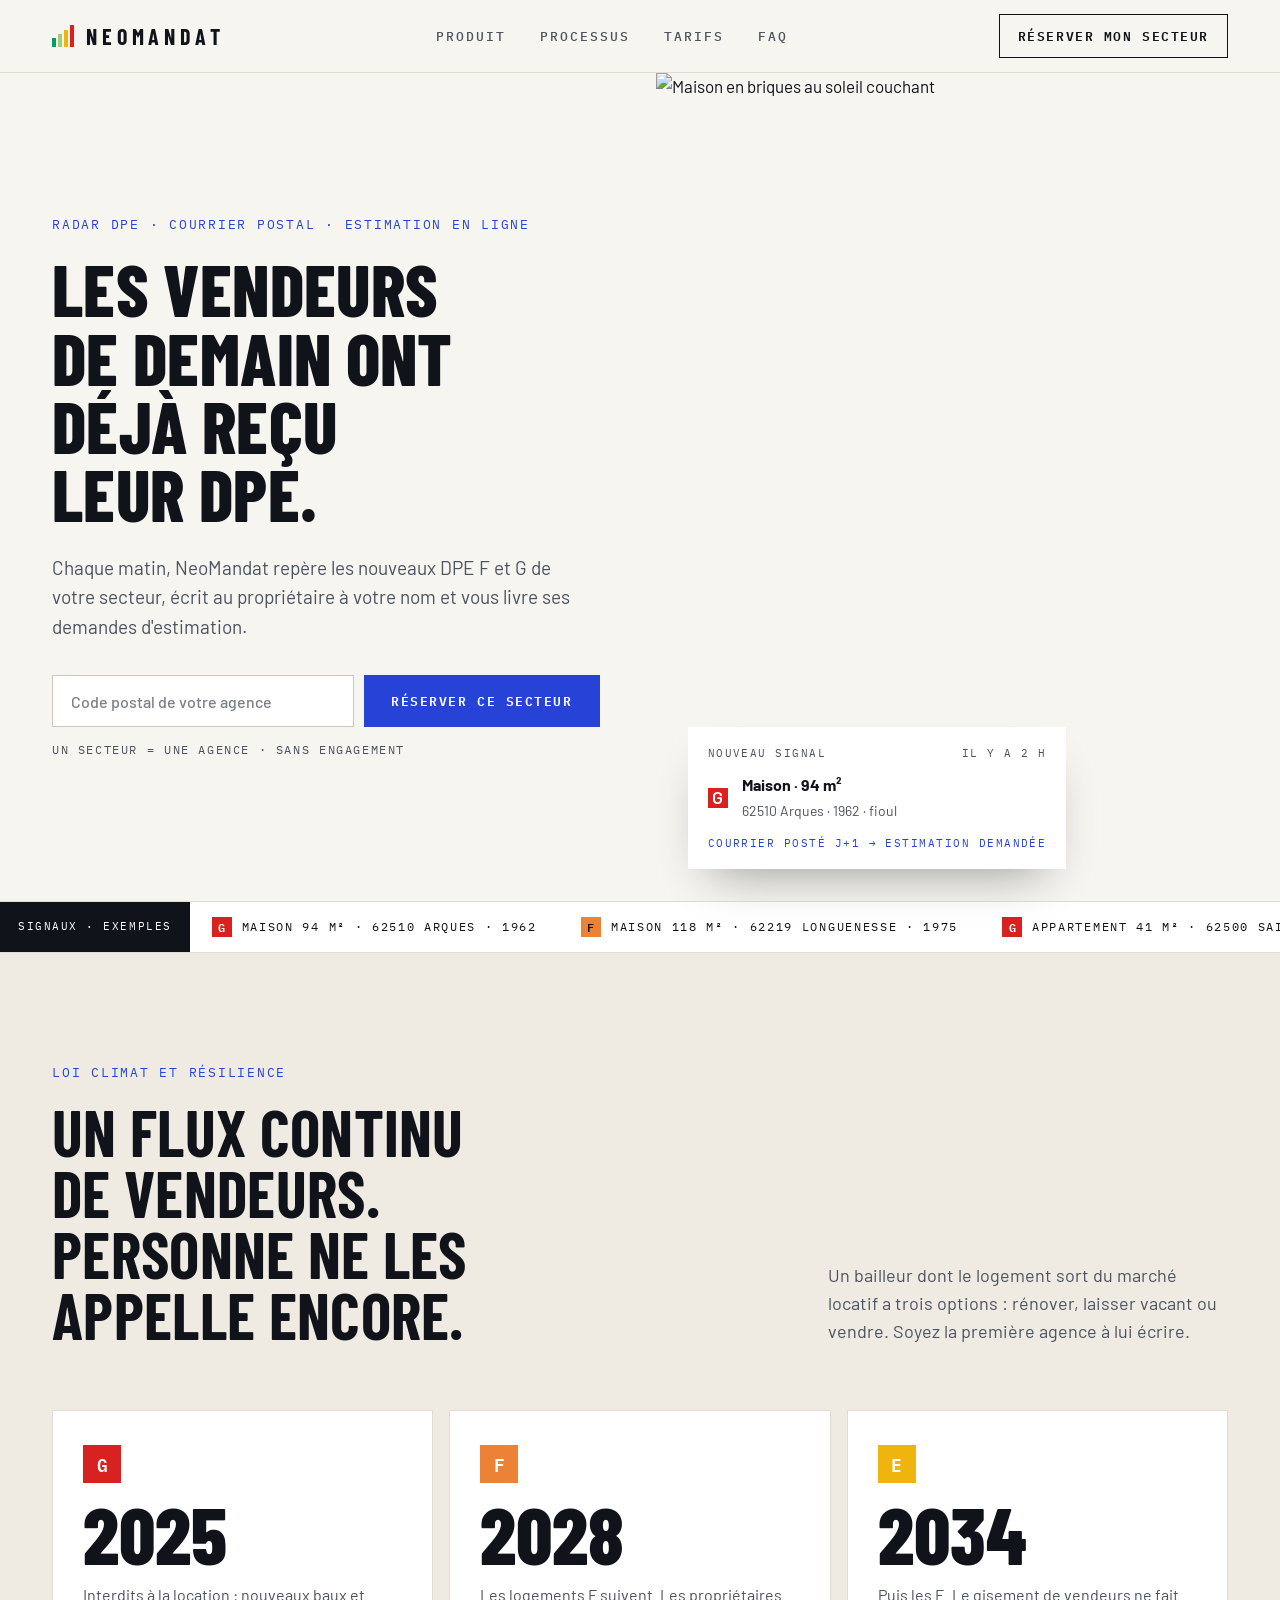
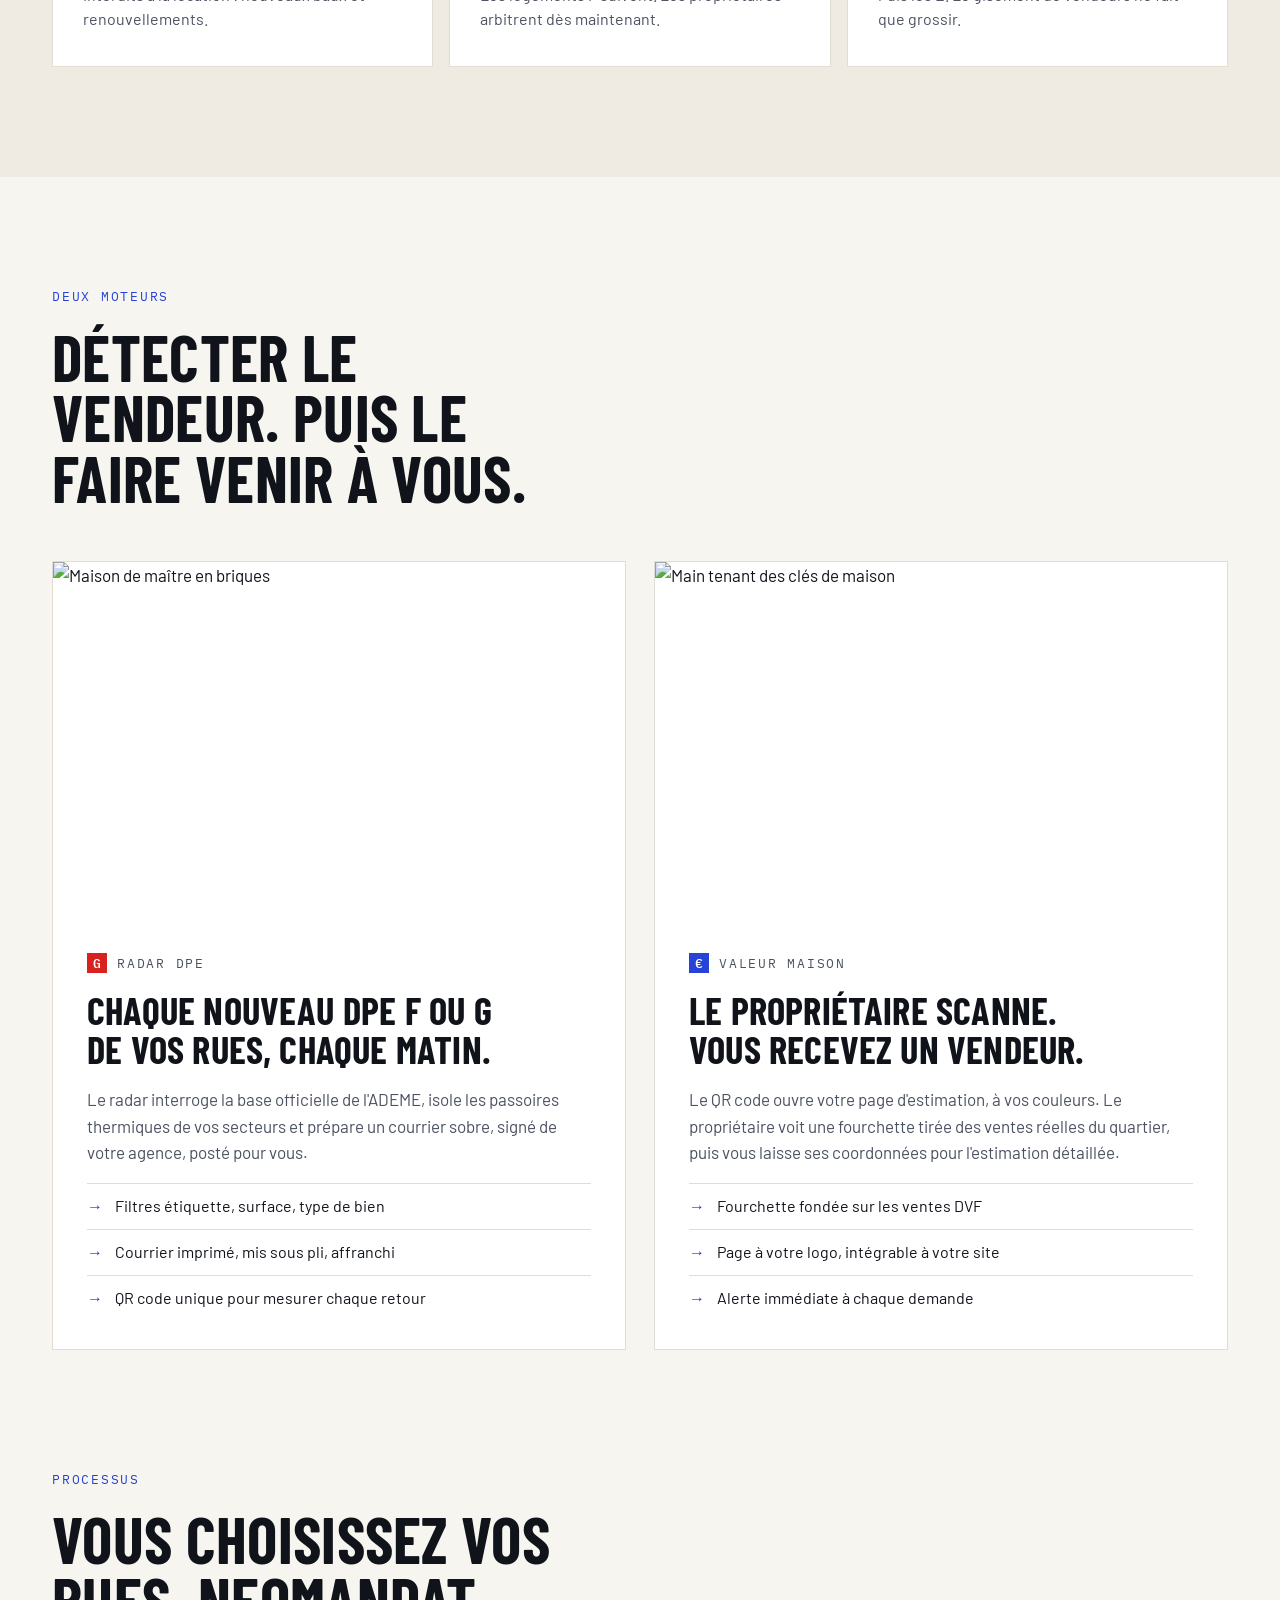
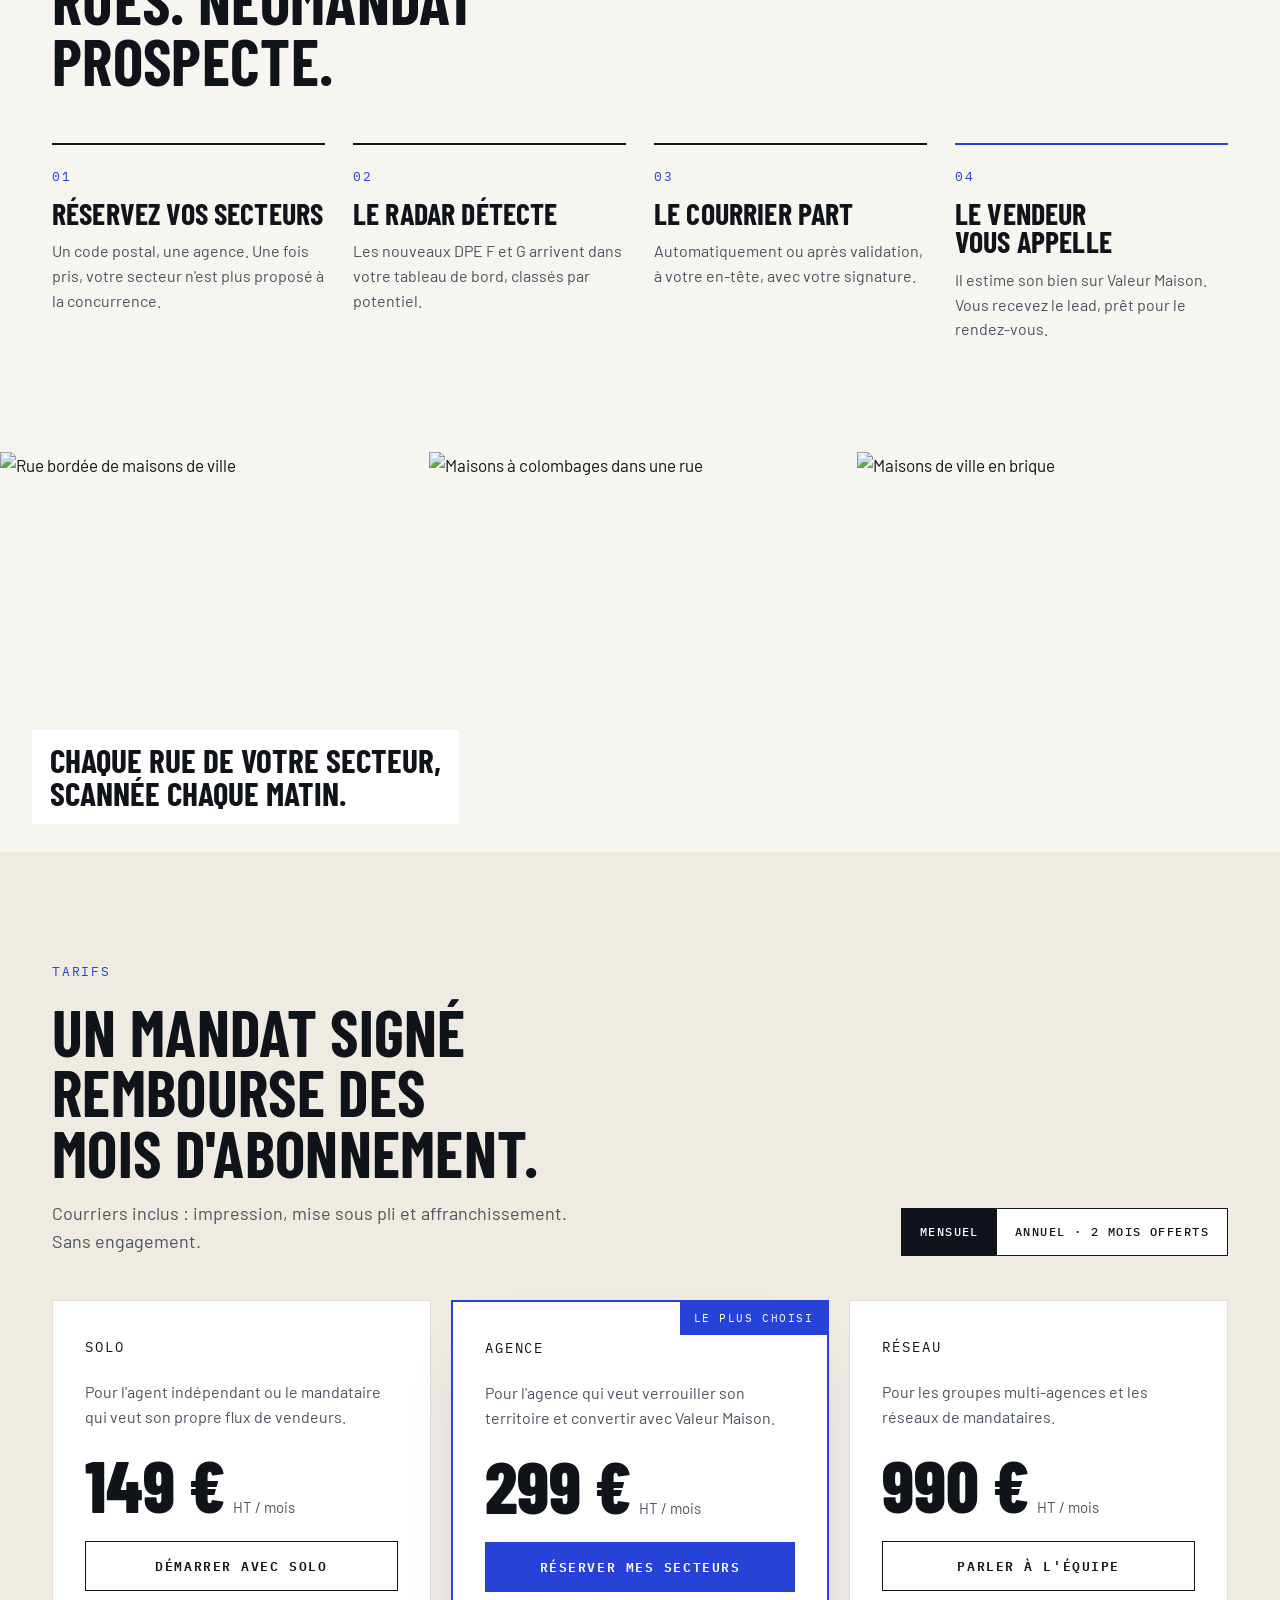
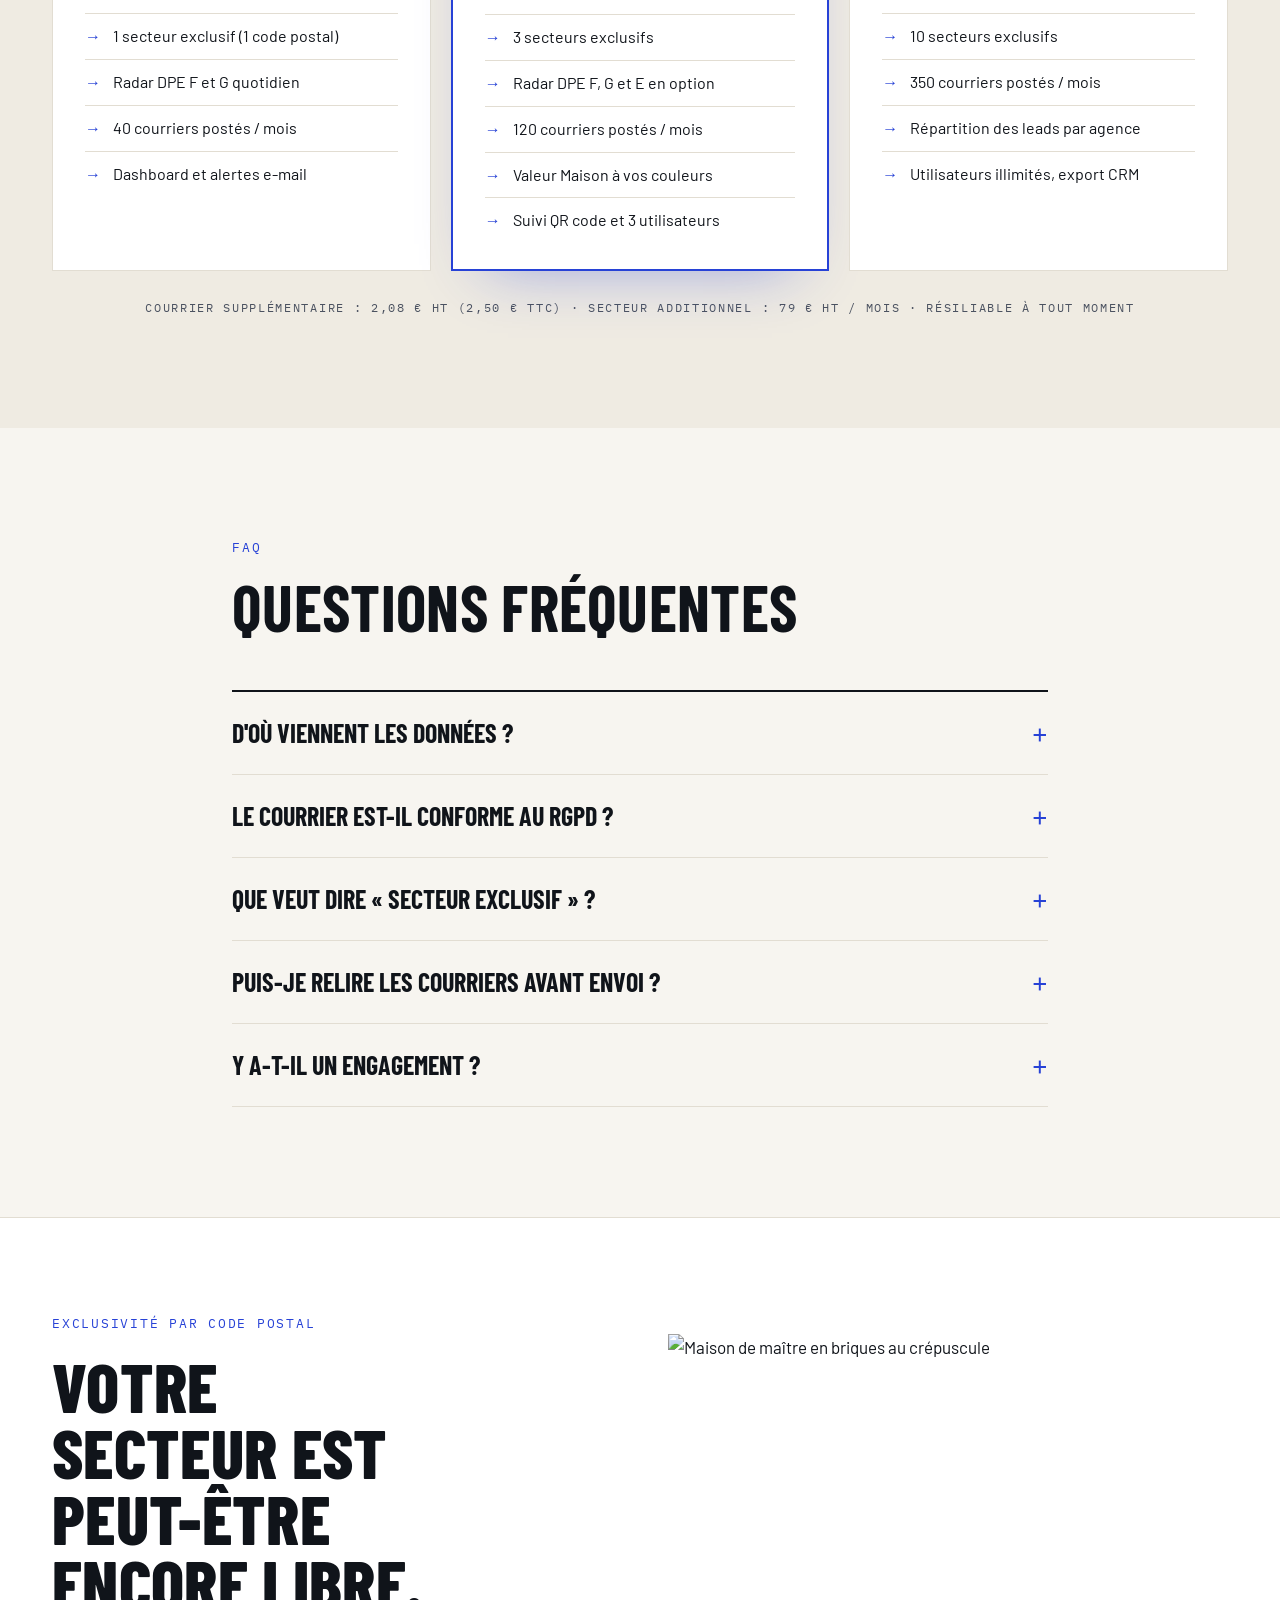
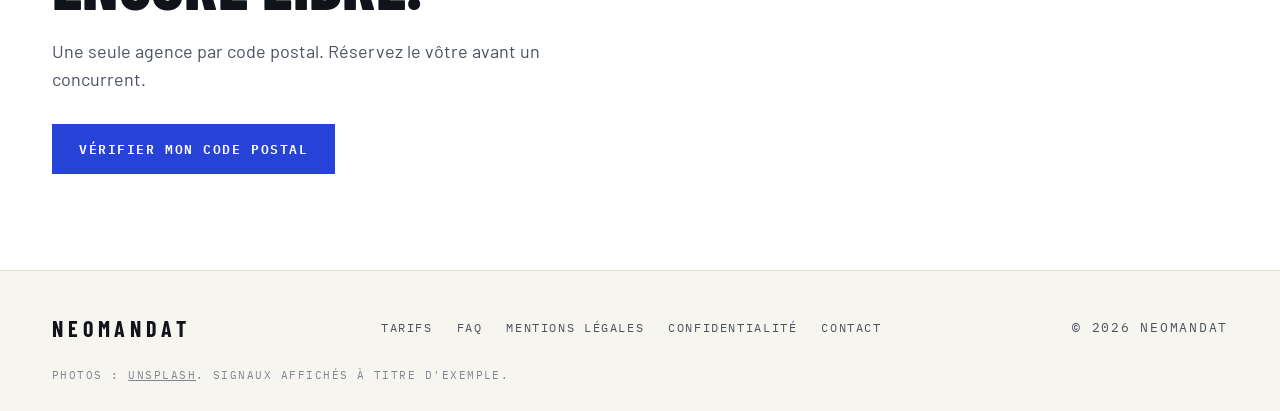
==== index.html @ 14bf946d "Forfait Réseau : 990 € HT / mois Co-Authored-By: Claude Opus 5.5 <noreply@anthropic.com> Claude-Sess" ====
<!doctype html>
<html lang="fr">
<head>
<meta charset="utf-8">
<meta name="viewport" content="width=device-width, initial-scale=1">
<title>NeoMandat — Détectez les vendeurs grâce aux DPE F et G | Prospection immobilière automatisée</title>
<meta name="description" content="NeoMandat repère chaque jour les nouveaux DPE F et G de votre secteur, envoie un courrier à votre nom au propriétaire et transforme sa demande d'estimation en mandat. Secteur exclusif, sans engagement.">
<link rel="canonical" href="https://neomandat.fr/">
<meta name="theme-color" content="#F7F5F0">
<link rel="icon" href="/favicon.svg" type="image/svg+xml">
<meta property="og:type" content="website">
<meta property="og:locale" content="fr_FR">
<meta property="og:site_name" content="NeoMandat">
<meta property="og:title" content="NeoMandat — Les vendeurs de demain ont déjà reçu leur DPE">
<meta property="og:description" content="Radar DPE + courrier postal automatique + estimation en ligne : la prospection vendeurs des agents immobiliers, en pilote automatique.">
<meta property="og:url" content="https://neomandat.fr/">
<meta property="og:image" content="https://neomandat.fr/og.png">
<meta name="twitter:card" content="summary_large_image">
<link rel="preconnect" href="https://fonts.googleapis.com">
<link rel="preconnect" href="https://fonts.gstatic.com" crossorigin>
<link rel="preconnect" href="https://images.unsplash.com">
<link rel="stylesheet" href="https://fonts.googleapis.com/css2?family=Barlow:wght@400;500;600&family=Barlow+Condensed:wght@600;700;800&family=IBM+Plex+Mono:wght@400;500&display=swap">
<link rel="preload" as="image" href="https://images.unsplash.com/photo-1620718024338-112b5a0764e7?w=1600&q=72&auto=format&fit=crop">
<link rel="stylesheet" href="/style.css">
<script type="application/ld+json">
{
  "@context": "https://schema.org",
  "@graph": [
    {"@type": "Organization", "@id": "https://neomandat.fr/#org", "name": "NeoMandat", "url": "https://neomandat.fr/", "logo": "https://neomandat.fr/favicon.svg", "email": "julie@neomandat.fr", "areaServed": "FR"},
    {"@type": "SoftwareApplication", "name": "NeoMandat", "applicationCategory": "BusinessApplication", "operatingSystem": "Web",
     "description": "Détection des nouveaux DPE F et G, courrier postal automatique aux propriétaires et page d'estimation pour agents immobiliers.",
     "publisher": {"@id": "https://neomandat.fr/#org"},
     "offers": [
       {"@type": "Offer", "name": "Solo", "price": "149", "priceCurrency": "EUR", "description": "1 secteur exclusif, 40 courriers par mois"},
       {"@type": "Offer", "name": "Agence", "price": "299", "priceCurrency": "EUR", "description": "3 secteurs exclusifs, 120 courriers par mois, Valeur Maison"},
       {"@type": "Offer", "name": "Réseau", "price": "990", "priceCurrency": "EUR", "description": "10 secteurs exclusifs, 350 courriers par mois"}
     ]},
    {"@type": "FAQPage", "mainEntity": [
      {"@type": "Question", "name": "D'où viennent les données ?", "acceptedAnswer": {"@type": "Answer", "text": "Les DPE proviennent de la base publique de l'ADEME. Les estimations Valeur Maison s'appuient sur les transactions publiées dans DVF (Demandes de valeurs foncières)."}},
      {"@type": "Question", "name": "Le courrier est-il conforme au RGPD ?", "acceptedAnswer": {"@type": "Answer", "text": "Le courrier est adressé au propriétaire de l'adresse du logement, sans nom. Chaque envoi comporte une mention d'opposition et les adresses opposées sont exclues définitivement."}},
      {"@type": "Question", "name": "Que veut dire secteur exclusif ?", "acceptedAnswer": {"@type": "Answer", "text": "Tant que votre abonnement est actif, aucune autre agence ne reçoit les signaux de vos codes postaux."}},
      {"@type": "Question", "name": "Puis-je relire les courriers avant envoi ?", "acceptedAnswer": {"@type": "Answer", "text": "Oui. Envoi automatique ou validation manuelle, signal par signal. Le modèle de lettre est personnalisable."}},
      {"@type": "Question", "name": "Y a-t-il un engagement ?", "acceptedAnswer": {"@type": "Answer", "text": "Aucun. L'abonnement mensuel se résilie à tout moment ; l'annuel offre deux mois."}}
    ]}
  ]
}
</script>
</head>
<body>
<a class="skip" href="#contenu">Aller au contenu</a>

<header class="nav-wrap" id="nav">
  <nav class="nav container" aria-label="Navigation principale">
    <a href="/" class="logo" aria-label="NeoMandat, accueil">
      <span class="logo-bars" aria-hidden="true"><i style="height:9px;background:#009C6D"></i><i style="height:13px;background:#A5CC74"></i><i style="height:17px;background:#F0B40F"></i><i style="height:22px;background:#D7221F"></i></span>
      <span class="logo-word">NEOMANDAT</span>
    </a>
    <div class="nav-links">
      <a href="#produit">Produit</a>
      <a href="#fonctionnement">Processus</a>
      <a href="#tarifs">Tarifs</a>
      <a href="#faq">FAQ</a>
    </div>
    <a href="#reserver" class="btn btn-line">Réserver mon secteur</a>
  </nav>
</header>

<main id="contenu">

<!-- HERO -->
<section class="hero" aria-labelledby="h1">
  <div class="hero-text">
    <p class="mono kicker">Radar DPE · Courrier postal · Estimation en ligne</p>
    <h1 id="h1">Les vendeurs de demain ont déjà reçu leur DPE.</h1>
    <p class="hero-lead">Chaque matin, NeoMandat repère les nouveaux DPE F et G de votre secteur, écrit au propriétaire à votre nom et vous livre ses demandes d'estimation.</p>
    <form class="cp-form" id="reserver" onsubmit="return reserver(event)">
      <label for="cp" class="sr-only">Code postal de votre agence</label>
      <input id="cp" name="cp" inputmode="numeric" pattern="[0-9]{5}" maxlength="5" placeholder="Code postal de votre agence" required>
      <button type="submit" class="btn btn-solid">Réserver ce secteur</button>
    </form>
    <p class="mono form-note" id="cp-msg" role="status">Un secteur = une agence · Sans engagement</p>
  </div>
  <figure class="hero-photo">
    <img src="https://images.unsplash.com/photo-1620718024338-112b5a0764e7?w=1600&q=72&auto=format&fit=crop" alt="Maison en briques au soleil couchant" fetchpriority="high">
    <figcaption class="signal-card">
      <span class="mono sc-head"><span>Nouveau signal</span><span>il y a 2 h</span></span>
      <span class="sc-row"><b class="g">G</b><span><strong>Maison · 94 m²</strong><br><small>62510 Arques · 1962 · fioul</small></span></span>
      <span class="mono sc-foot">Courrier posté J+1 → estimation demandée</span>
    </figcaption>
  </figure>
</section>

<!-- TICKER -->
<div class="ticker" aria-label="Exemples de signaux">
  <span class="ticker-tag mono">Signaux · exemples</span>
  <div class="ticker-track" aria-hidden="true">
    <div class="ticker-row mono">
      <span><b class="g">G</b>Maison 94 m² · 62510 Arques · 1962</span>
      <span><b class="f">F</b>Maison 118 m² · 62219 Longuenesse · 1975</span>
      <span><b class="g">G</b>Appartement 41 m² · 62500 Saint-Omer · 1930</span>
      <span><b class="f">F</b>Maison 86 m² · 62510 Arques · 1958</span>
      <span><b class="e">E</b>Appartement 63 m² · 62500 Saint-Omer · 1968</span>
      <span><b class="g">G</b>Maison 72 m² · 62500 Saint-Omer · 1910</span>
      <span><b class="f">F</b>Maison 104 m² · 62219 Longuenesse · 1971</span>
    </div>
    <div class="ticker-row mono">
      <span><b class="g">G</b>Maison 94 m² · 62510 Arques · 1962</span>
      <span><b class="f">F</b>Maison 118 m² · 62219 Longuenesse · 1975</span>
      <span><b class="g">G</b>Appartement 41 m² · 62500 Saint-Omer · 1930</span>
      <span><b class="f">F</b>Maison 86 m² · 62510 Arques · 1958</span>
      <span><b class="e">E</b>Appartement 63 m² · 62500 Saint-Omer · 1968</span>
      <span><b class="g">G</b>Maison 72 m² · 62500 Saint-Omer · 1910</span>
      <span><b class="f">F</b>Maison 104 m² · 62219 Longuenesse · 1971</span>
    </div>
  </div>
</div>

<!-- LOI -->
<section class="band section" aria-labelledby="loi">
  <div class="container">
    <p class="mono kicker">Loi Climat et Résilience</p>
    <div class="split">
      <h2 id="loi">Un flux continu de vendeurs. Personne ne les appelle encore.</h2>
      <p class="lead-dim">Un bailleur dont le logement sort du marché locatif a trois options : rénover, laisser vacant ou vendre. Soyez la première agence à lui écrire.</p>
    </div>
    <div class="years">
      <div class="year"><span class="lbl" style="background:#D7221F">G</span><span class="num">2025</span><p>Interdits à la location : nouveaux baux et renouvellements.</p></div>
      <div class="year"><span class="lbl" style="background:#EB8235">F</span><span class="num">2028</span><p>Les logements F suivent. Les propriétaires arbitrent dès maintenant.</p></div>
      <div class="year"><span class="lbl" style="background:#F0B40F">E</span><span class="num">2034</span><p>Puis les E. Le gisement de vendeurs ne fait que grossir.</p></div>
    </div>
  </div>
</section>

<!-- PILIERS -->
<section id="produit" class="section" aria-labelledby="produit-t">
  <div class="container">
    <p class="mono kicker kicker-dark">Deux moteurs</p>
    <h2 id="produit-t" class="h2-dark">Détecter le vendeur. Puis le faire venir à vous.</h2>
    <div class="pillars">
      <article class="pillar">
        <img src="https://images.unsplash.com/photo-1609604967645-008302195de4?w=1200&q=70&auto=format&fit=crop" alt="Maison de maître en briques" loading="lazy">
        <div class="pillar-body">
          <p class="mono pill-tag"><b class="g">G</b>Radar DPE</p>
          <h3>Chaque nouveau DPE F ou G de vos rues, chaque matin.</h3>
          <p>Le radar interroge la base officielle de l'ADEME, isole les passoires thermiques de vos secteurs et prépare un courrier sobre, signé de votre agence, posté pour vous.</p>
          <ul class="ticks"><li>Filtres étiquette, surface, type de bien</li><li>Courrier imprimé, mis sous pli, affranchi</li><li>QR code unique pour mesurer chaque retour</li></ul>
        </div>
      </article>
      <article class="pillar">
        <img src="https://images.unsplash.com/photo-1744782351841-9cc6b86a5add?w=1200&q=70&auto=format&fit=crop" alt="Main tenant des clés de maison" loading="lazy">
        <div class="pillar-body">
          <p class="mono pill-tag"><b class="b">€</b>Valeur Maison</p>
          <h3>Le propriétaire scanne. Vous recevez un vendeur.</h3>
          <p>Le QR code ouvre votre page d'estimation, à vos couleurs. Le propriétaire voit une fourchette tirée des ventes réelles du quartier, puis vous laisse ses coordonnées pour l'estimation détaillée.</p>
          <ul class="ticks"><li>Fourchette fondée sur les ventes DVF</li><li>Page à votre logo, intégrable à votre site</li><li>Alerte immédiate à chaque demande</li></ul>
        </div>
      </article>
    </div>
  </div>
</section>

<!-- PROCESS -->
<section id="fonctionnement" class="section section-tight" aria-labelledby="fonct-t">
  <div class="container">
    <p class="mono kicker kicker-dark">Processus</p>
    <h2 id="fonct-t" class="h2-dark">Vous choisissez vos rues. NeoMandat prospecte.</h2>
    <ol class="steps">
      <li><span class="mono">01</span><h3>Réservez vos secteurs</h3><p>Un code postal, une agence. Une fois pris, votre secteur n'est plus proposé à la concurrence.</p></li>
      <li><span class="mono">02</span><h3>Le radar détecte</h3><p>Les nouveaux DPE F et G arrivent dans votre tableau de bord, classés par potentiel.</p></li>
      <li><span class="mono">03</span><h3>Le courrier part</h3><p>Automatiquement ou après validation, à votre en-tête, avec votre signature.</p></li>
      <li><span class="mono">04</span><h3>Le vendeur vous appelle</h3><p>Il estime son bien sur Valeur Maison. Vous recevez le lead, prêt pour le rendez-vous.</p></li>
    </ol>
  </div>
</section>

<!-- PHOTO STRIP -->
<section class="strip" aria-label="Rues de France">
  <figure><img src="https://images.unsplash.com/photo-1699609914562-9f4aeffca787?w=900&q=65&auto=format&fit=crop" alt="Rue bordée de maisons de ville" loading="lazy"></figure>
  <figure><img src="https://images.unsplash.com/photo-1629889639614-156fec963c88?w=900&q=65&auto=format&fit=crop" alt="Maisons à colombages dans une rue" loading="lazy"></figure>
  <figure><img src="https://images.unsplash.com/photo-1654863693875-e9e5a14b619e?w=900&q=65&auto=format&fit=crop" alt="Maisons de ville en brique" loading="lazy"></figure>
  <p class="strip-caption">Chaque rue de votre secteur,<br>scannée chaque matin.</p>
</section>

<!-- TARIFS -->
<section id="tarifs" class="section pricing" aria-labelledby="tarifs-t">
  <div class="container">
    <div class="split align-end">
      <div>
        <p class="mono kicker kicker-dark">Tarifs</p>
        <h2 id="tarifs-t" class="h2-dark">Un mandat signé rembourse des mois d'abonnement.</h2>
        <p class="lead-ink">Courriers inclus : impression, mise sous pli et affranchissement. Sans engagement.</p>
      </div>
      <div class="toggle" role="group" aria-label="Période de facturation">
        <button type="button" id="b-m" aria-pressed="true" onclick="setPeriod(false)">Mensuel</button>
        <button type="button" id="b-a" aria-pressed="false" onclick="setPeriod(true)">Annuel · 2 mois offerts</button>
      </div>
    </div>
    <div class="plans">
      <article class="plan">
        <p class="mono plan-name">Solo</p>
        <p class="plan-desc">Pour l'agent indépendant ou le mandataire qui veut son propre flux de vendeurs.</p>
        <p class="price"><span data-m="149" data-y="1490">149 €</span><small>HT / mois</small></p>
        <p class="billed mono" hidden>Facturé 1 490 € HT / an</p>
        <a class="btn btn-ink-line" href="mailto:julie@neomandat.fr?subject=NeoMandat%20%E2%80%94%20Formule%20Solo">Démarrer avec Solo</a>
        <ul class="ticks ticks-ink"><li>1 secteur exclusif (1 code postal)</li><li>Radar DPE F et G quotidien</li><li>40 courriers postés / mois</li><li>Dashboard et alertes e-mail</li></ul>
      </article>
      <article class="plan featured">
        <span class="badge mono">Le plus choisi</span>
        <p class="mono plan-name">Agence</p>
        <p class="plan-desc">Pour l'agence qui veut verrouiller son territoire et convertir avec Valeur Maison.</p>
        <p class="price"><span data-m="299" data-y="2990">299 €</span><small>HT / mois</small></p>
        <p class="billed mono" hidden>Facturé 2 990 € HT / an</p>
        <a class="btn btn-solid" href="mailto:julie@neomandat.fr?subject=NeoMandat%20%E2%80%94%20Formule%20Agence">Réserver mes secteurs</a>
        <ul class="ticks"><li>3 secteurs exclusifs</li><li>Radar DPE F, G et E en option</li><li>120 courriers postés / mois</li><li>Valeur Maison à vos couleurs</li><li>Suivi QR code et 3 utilisateurs</li></ul>
      </article>
      <article class="plan">
        <p class="mono plan-name">Réseau</p>
        <p class="plan-desc">Pour les groupes multi-agences et les réseaux de mandataires.</p>
        <p class="price"><span data-m="990" data-y="9900">990 €</span><small>HT / mois</small></p>
        <p class="billed mono" hidden>Facturé 5 900 € HT / an</p>
        <a class="btn btn-ink-line" href="mailto:julie@neomandat.fr?subject=NeoMandat%20%E2%80%94%20Formule%20R%C3%A9seau">Parler à l'équipe</a>
        <ul class="ticks ticks-ink"><li>10 secteurs exclusifs</li><li>350 courriers postés / mois</li><li>Répartition des leads par agence</li><li>Utilisateurs illimités, export CRM</li></ul>
      </article>
    </div>
    <p class="extras mono">Courrier supplémentaire : 2,08 € HT (2,50 € TTC) · Secteur additionnel : 79 € HT / mois · Résiliable à tout moment</p>
  </div>
</section>

<!-- FAQ -->
<section id="faq" class="section" aria-labelledby="faq-t">
  <div class="container narrow">
    <p class="mono kicker kicker-dark">FAQ</p>
    <h2 id="faq-t" class="h2-dark">Questions fréquentes</h2>
    <div class="faq">
      <details><summary>D'où viennent les données ?</summary><p>Les DPE proviennent de la base publique de l'ADEME, mise à jour en continu. Les estimations Valeur Maison s'appuient sur les transactions publiées dans DVF (Demandes de valeurs foncières).</p></details>
      <details><summary>Le courrier est-il conforme au RGPD ?</summary><p>Le courrier est adressé « au propriétaire » de l'adresse du logement, sans nom. Chaque envoi comporte une mention d'opposition, et les adresses opposées sont exclues définitivement.</p></details>
      <details><summary>Que veut dire « secteur exclusif » ?</summary><p>Tant que votre abonnement est actif, aucune autre agence ne reçoit les signaux de vos codes postaux. Premier arrivé, premier servi.</p></details>
      <details><summary>Puis-je relire les courriers avant envoi ?</summary><p>Oui. Choisissez l'envoi automatique ou la validation manuelle, signal par signal, depuis le dashboard. Le modèle de lettre est personnalisable.</p></details>
      <details><summary>Y a-t-il un engagement ?</summary><p>Aucun. L'abonnement mensuel se résilie à tout moment. L'annuel vous fait économiser deux mois.</p></details>
    </div>
  </div>
</section>

<!-- CTA -->
<section class="cta" aria-labelledby="cta-t">
  <div class="container cta-inner">
    <div class="cta-text">
      <p class="mono kicker">Exclusivité par code postal</p>
      <h2 id="cta-t">Votre secteur est peut-être encore libre.</h2>
      <p class="lead-ink">Une seule agence par code postal. Réservez le vôtre avant un concurrent.</p>
      <a href="#reserver" class="btn btn-solid">Vérifier mon code postal</a>
    </div>
    <img src="https://images.unsplash.com/photo-1667601080030-b286a6ffeb67?w=1400&q=70&auto=format&fit=crop" alt="Maison de maître en briques au crépuscule" loading="lazy">
  </div>
</section>

</main>

<footer class="footer">
  <div class="container foot">
    <span class="logo-word">NEOMANDAT</span>
    <nav aria-label="Liens légaux" class="foot-links mono">
      <a href="#tarifs">Tarifs</a><a href="#faq">FAQ</a><a href="/mentions-legales.html">Mentions légales</a><a href="/confidentialite.html">Confidentialité</a><a href="mailto:julie@neomandat.fr">Contact</a>
    </nav>
    <span class="mono">© 2026 NeoMandat</span>
  </div>
  <p class="container credits mono">Photos : <a href="https://unsplash.com/">Unsplash</a>. Signaux affichés à titre d'exemple.</p>
</footer>

<script>
var nav=document.getElementById('nav');
addEventListener('scroll',function(){nav.classList.toggle('solid',scrollY>40)},{passive:true});
function setPeriod(annual){
  document.getElementById('b-m').setAttribute('aria-pressed', String(!annual));
  document.getElementById('b-a').setAttribute('aria-pressed', String(annual));
  document.querySelectorAll('.price span').forEach(function(s){ s.textContent=(annual?Math.round(+s.dataset.y/12):+s.dataset.m)+' €'; });
  document.querySelectorAll('.billed').forEach(function(b){ b.hidden=!annual; });
}
function reserver(e){
  e.preventDefault();
  var cp=document.getElementById('cp').value.replace(/\D/g,''), msg=document.getElementById('cp-msg');
  if(cp.length!==5){ msg.textContent='Saisissez un code postal à 5 chiffres.'; return false; }
  msg.textContent='Votre messagerie s’ouvre pour réserver le secteur '+cp+'.';
  location.href='mailto:julie@neomandat.fr?subject='+encodeURIComponent('Réservation du secteur '+cp)+'&body='+encodeURIComponent('Bonjour,\n\nJe souhaite réserver le secteur '+cp+' sur NeoMandat.\n\nAgence :\nTéléphone :\n');
  return false;
}
</script>
</body>
</html>
---- style.css ----
:root{--ink:#10141A;--paper:#F7F5F0;--paper2:#EFEBE2;--white:#FFFFFF;--line:#E2DDD2;--ink-muted:#4B5260;--accent:#2742D6;--accent-d:#1A2FA3;--gold:#F0B40F;--g:#D7221F;--f:#EB8235;--e:#F0B40F}
*{box-sizing:border-box}
html{scroll-behavior:smooth}
body{margin:0;font-family:Barlow,'Helvetica Neue',sans-serif;font-size:17px;color:var(--ink);background:var(--paper);line-height:1.55;-webkit-font-smoothing:antialiased}
h1,h2,h3{margin:0;font-family:'Barlow Condensed',sans-serif;font-weight:700;text-transform:uppercase;letter-spacing:.005em;line-height:.95;text-wrap:balance}
p{margin:0}
a{color:inherit}
img{display:block;max-width:100%}
:focus-visible{outline:2px solid var(--accent);outline-offset:3px}
.sr-only{position:absolute;width:1px;height:1px;overflow:hidden;clip:rect(0 0 0 0)}
.skip{position:absolute;left:-999px;top:8px;background:#fff;color:#000;padding:8px 12px;z-index:50}.skip:focus{left:8px}
.container{max-width:1240px;margin:0 auto;padding:0 32px}
.narrow{max-width:880px}
.mono{font-family:'IBM Plex Mono',monospace;font-size:12.5px;letter-spacing:.14em;text-transform:uppercase}
.kicker,.kicker-dark{color:var(--accent);margin-bottom:20px}
.row-between{display:flex;justify-content:space-between;align-items:center}.wrap{flex-wrap:wrap}.gap-16{gap:16px}

/* Buttons */
.btn{display:inline-flex;align-items:center;justify-content:center;min-height:50px;padding:0 26px;font:600 13px 'IBM Plex Mono',monospace;letter-spacing:.12em;text-transform:uppercase;text-decoration:none;border:1.5px solid transparent;cursor:pointer;white-space:nowrap;transition:background .2s,color .2s,border-color .2s}
.btn-solid,.btn-accent{background:var(--accent);color:#fff;border-color:var(--accent)}.btn-solid:hover,.btn-accent:hover{background:var(--accent-d);border-color:var(--accent-d);color:#fff}
.btn-line{border-color:var(--ink);color:var(--ink);background:transparent;min-height:44px;padding:0 18px}.btn-line:hover{background:var(--ink);color:#fff}
.btn-ink-line{border-color:var(--ink);color:var(--ink)}.btn-ink-line:hover{background:var(--ink);color:#fff}

/* Nav */
.nav-wrap{position:sticky;top:0;z-index:20;background:rgba(247,245,240,.92);backdrop-filter:blur(10px);border-bottom:1px solid var(--line);color:var(--ink)}
.nav{display:flex;align-items:center;justify-content:space-between;gap:20px;height:72px}
.logo{display:flex;align-items:center;gap:12px;text-decoration:none;color:var(--ink)}
.logo-bars{display:flex;gap:2px;align-items:flex-end;height:22px}.logo-bars i{width:4px;display:block}
.logo-word{font-family:'Barlow Condensed',sans-serif;font-weight:700;font-size:22px;letter-spacing:.22em;color:var(--ink)}
.nav-links{display:flex;gap:34px}
.nav-links a{font:500 12.5px 'IBM Plex Mono',monospace;letter-spacing:.16em;text-transform:uppercase;text-decoration:none;color:var(--ink-muted)}
.nav-links a:hover{color:var(--accent)}
@media (max-width:900px){.nav-links{display:none}}

/* Hero */
.hero{display:grid;grid-template-columns:minmax(0,1.05fr) minmax(0,1fr);min-height:calc(100vh - 72px);min-height:calc(100svh - 72px);background:var(--paper)}
.hero-text{display:flex;flex-direction:column;justify-content:center;padding:72px 56px 72px max(32px,calc((100vw - 1240px)/2 + 32px))}
.hero h1{font-size:clamp(46px,5.6vw,88px);font-weight:800;max-width:13ch}
.hero-lead{margin-top:26px;max-width:540px;font-size:19px;color:var(--ink-muted)}
.cp-form{display:flex;flex-wrap:wrap;gap:10px;margin-top:34px;max-width:560px}
.cp-form input{flex:1 1 240px;min-height:52px;padding:0 18px;background:#fff;border:1.5px solid #CFC8BA;color:var(--ink);font:500 16px Barlow,sans-serif}
.cp-form input::placeholder{color:#7A808A}
.cp-form .btn{min-height:52px}
.form-note{margin-top:14px;color:var(--ink-muted);font-size:11.5px}
.hero-photo{position:relative;margin:0;min-height:420px}
.hero-photo img{position:absolute;inset:0;width:100%;height:100%;object-fit:cover;object-position:center 35%}
.signal-card{position:absolute;left:32px;bottom:32px;background:#fff;padding:18px 20px;display:flex;flex-direction:column;gap:12px;min-width:280px;box-shadow:0 24px 50px -24px rgba(16,20,26,.45)}
.sc-head{display:flex;justify-content:space-between;gap:16px;color:var(--ink-muted);font-size:10.5px}
.sc-row{display:flex;gap:14px;align-items:center;font-size:16px}
.sc-row b{width:40px;height:40px;font-size:18px}
.sc-row small{color:var(--ink-muted);font-size:14px}
.sc-foot{color:var(--accent);font-size:10.5px}
@media (max-width:900px){.hero{grid-template-columns:1fr;min-height:0}.hero-text{padding:56px 20px}.hero-photo{min-height:380px}}

/* Ticker */
.ticker{display:flex;align-items:stretch;background:#fff;color:var(--ink);border-top:1px solid var(--line);border-bottom:1px solid var(--line);overflow:hidden}
.ticker-tag{flex:0 0 auto;display:flex;align-items:center;padding:0 18px;background:var(--ink);color:#fff;font-size:11px;z-index:1}
.ticker-track{display:flex;overflow:hidden;flex:1}
.ticker-row{display:flex;flex:0 0 auto;gap:44px;padding:15px 22px;animation:tick 48s linear infinite;font-size:12px}
.ticker-row span{display:flex;align-items:center;gap:10px;white-space:nowrap}
.ticker b,.pill-tag b,.sc-row b{display:inline-flex;width:20px;height:20px;align-items:center;justify-content:center;font-weight:600;color:#fff;letter-spacing:0;flex:0 0 auto}
b.g{background:var(--g)}b.f{background:var(--f);color:var(--ink)}b.e{background:var(--e);color:var(--ink)}b.b{background:var(--accent)}
@keyframes tick{to{transform:translateX(-100%)}}
@media (prefers-reduced-motion:reduce){.ticker-row{animation:none}}

/* Sections */
.section{padding:110px 0}
.section-tight{padding-top:10px}
.band{background:var(--paper2)}
.band h2,.split h2{font-size:clamp(40px,5vw,68px)}
.h2-dark{font-size:clamp(40px,5vw,68px);max-width:20ch;margin-bottom:52px}
.split{display:flex;flex-wrap:wrap;gap:32px 64px;justify-content:space-between;align-items:flex-end}
.split>h2{flex:1 1 560px;max-width:19ch}
.split.align-end{margin-bottom:44px}.split.align-end .h2-dark{margin-bottom:16px}
.lead-dim,.lead-ink{color:var(--ink-muted);font-size:18px;max-width:520px}
.lead-dim{flex:0 1 400px}
.years{display:grid;grid-template-columns:repeat(auto-fit,minmax(260px,1fr));gap:16px;margin-top:64px}
.year{background:#fff;border:1px solid var(--line);padding:34px 30px;display:flex;flex-direction:column;gap:14px}
.year .num{font-family:'Barlow Condensed',sans-serif;font-weight:800;font-size:80px;line-height:.9}
.year p{color:var(--ink-muted);font-size:16px}
.lbl{width:38px;height:38px;display:flex;align-items:center;justify-content:center;font:600 18px 'IBM Plex Mono',monospace;color:#fff}

/* Pillars */
.pillars{display:grid;grid-template-columns:repeat(auto-fit,minmax(min(100%,480px),1fr));gap:28px}
.pillar{background:#fff;border:1px solid var(--line);display:flex;flex-direction:column}
.pillar img{width:100%;aspect-ratio:16/10;object-fit:cover}
.pillar-body{padding:34px 34px 38px;display:flex;flex-direction:column;gap:18px}
.pill-tag{display:flex;align-items:center;gap:10px;color:var(--ink-muted)}
.pillar h3{font-size:clamp(30px,3vw,40px);line-height:1}
.pillar-body>p{color:var(--ink-muted)}
.ticks{list-style:none;margin:0;padding:0;display:flex;flex-direction:column;gap:10px;font-size:16px}
.ticks li{display:flex;gap:12px;padding-top:10px;border-top:1px solid var(--line)}
.ticks li::before{content:"→";color:var(--accent)}
.ticks-ink li::before{color:var(--accent)}

/* Steps */
.steps{list-style:none;margin:0;padding:0;display:grid;grid-template-columns:repeat(auto-fit,minmax(240px,1fr));gap:40px 28px}
.steps li{border-top:2px solid var(--ink);padding-top:22px;display:flex;flex-direction:column;gap:12px}
.steps li:last-child{border-color:var(--accent)}
.steps .mono{color:var(--accent)}
.steps h3{font-size:30px}
.steps p{color:var(--ink-muted);font-size:16px}

/* Strip */
.strip{position:relative;display:grid;grid-template-columns:repeat(3,1fr);gap:6px;background:var(--paper)}
.strip figure{margin:0;overflow:hidden}
.strip img{width:100%;height:400px;object-fit:cover;transition:transform 1.2s ease}
.strip figure:hover img{transform:scale(1.04)}
.strip-caption{position:absolute;left:32px;bottom:28px;background:#fff;padding:14px 18px;font-family:'Barlow Condensed',sans-serif;font-weight:700;text-transform:uppercase;font-size:clamp(22px,2.6vw,34px);line-height:1;color:var(--ink)}
@media (max-width:760px){.strip{grid-template-columns:1fr}.strip figure:not(:first-child){display:none}.strip img{height:340px}}

/* Pricing */
.pricing{background:var(--paper2)}
.toggle{display:flex;border:1.5px solid var(--ink);background:#fff}
.toggle button{min-height:46px;padding:0 18px;border:none;background:transparent;font:500 12px 'IBM Plex Mono',monospace;letter-spacing:.12em;text-transform:uppercase;cursor:pointer;color:var(--ink)}
.toggle button[aria-pressed="true"]{background:var(--ink);color:#fff}
.plans{display:grid;grid-template-columns:repeat(auto-fit,minmax(min(100%,300px),1fr));gap:20px;align-items:stretch}
.plan{background:#fff;border:1px solid var(--line);padding:36px 32px;display:flex;flex-direction:column;gap:22px;position:relative}
.plan-name{font-size:14px;color:var(--ink)}
.plan-desc{color:var(--ink-muted);font-size:16px;min-height:3.1em}
.price{display:flex;align-items:baseline;gap:8px}
.price span{font-family:'Barlow Condensed',sans-serif;font-weight:800;font-size:72px;line-height:.9}
.price small{color:var(--ink-muted);font-size:15px}
.billed{margin-top:-14px;color:#0B6B4C;font-size:11px}
.plan .btn{width:100%}
.plan.featured{border:2px solid var(--accent);box-shadow:0 30px 60px -36px rgba(39,66,214,.45)}
.badge{position:absolute;top:0;right:0;background:var(--accent);color:#fff;padding:8px 14px;font-size:11px}
.extras{margin-top:28px;text-align:center;color:var(--ink-muted);font-size:12px}

/* FAQ */
.faq{border-top:2px solid var(--ink)}
.faq details{border-bottom:1px solid var(--line);padding:24px 0}
.faq summary{cursor:pointer;list-style:none;display:flex;justify-content:space-between;align-items:center;gap:16px;font-family:'Barlow Condensed',sans-serif;font-weight:700;text-transform:uppercase;font-size:26px;line-height:1.1}
.faq summary::-webkit-details-marker{display:none}
.faq summary::after{content:"+";font:400 26px 'IBM Plex Mono',monospace;color:var(--accent);transition:transform .2s}
.faq details[open] summary::after{transform:rotate(45deg)}
.faq p{margin-top:14px;color:var(--ink-muted);font-size:17px;max-width:70ch}

/* CTA */
.cta{background:#fff;border-top:1px solid var(--line)}
.cta-inner{display:grid;grid-template-columns:minmax(0,1fr) minmax(0,1fr);gap:56px;align-items:center;padding-top:96px;padding-bottom:96px}
.cta h2{font-size:clamp(44px,5.4vw,80px);font-weight:800;max-width:12ch;margin-bottom:22px}
.cta .lead-ink{margin-bottom:30px}
.cta img{width:100%;aspect-ratio:4/3;object-fit:cover}
@media (max-width:860px){.cta-inner{grid-template-columns:1fr}}

/* Footer */
.footer{background:var(--paper);color:var(--ink-muted);padding:40px 0 28px;border-top:1px solid var(--line)}
.foot{display:flex;flex-wrap:wrap;gap:20px;justify-content:space-between;align-items:center}
.foot-links{display:flex;flex-wrap:wrap;gap:24px;font-size:11.5px}
.foot-links a{text-decoration:none}.foot-links a:hover{color:var(--accent)}
.credits{margin-top:22px;color:#7D8692;font-size:10.5px}

/* Legal pages */
.legal{max-width:780px;margin:0 auto;padding:72px 32px 110px}
.legal h1{font-size:64px;margin-bottom:32px}
.legal h2{font-size:30px;margin:40px 0 12px}
.legal p,.legal li{font-size:17px;line-height:1.7;color:#2B3038}
.legal p+p{margin-top:10px}
.legal a{color:var(--accent-d)}

@media (max-width:600px){.container{padding:0 20px}.section{padding:80px 0}.pillar-body{padding:26px 22px}.plan{padding:28px 22px}.nav .btn-line{padding:0 12px;font-size:11px;letter-spacing:.08em}.logo-word{font-size:19px}.signal-card{left:16px;right:16px;bottom:16px;min-width:0}}
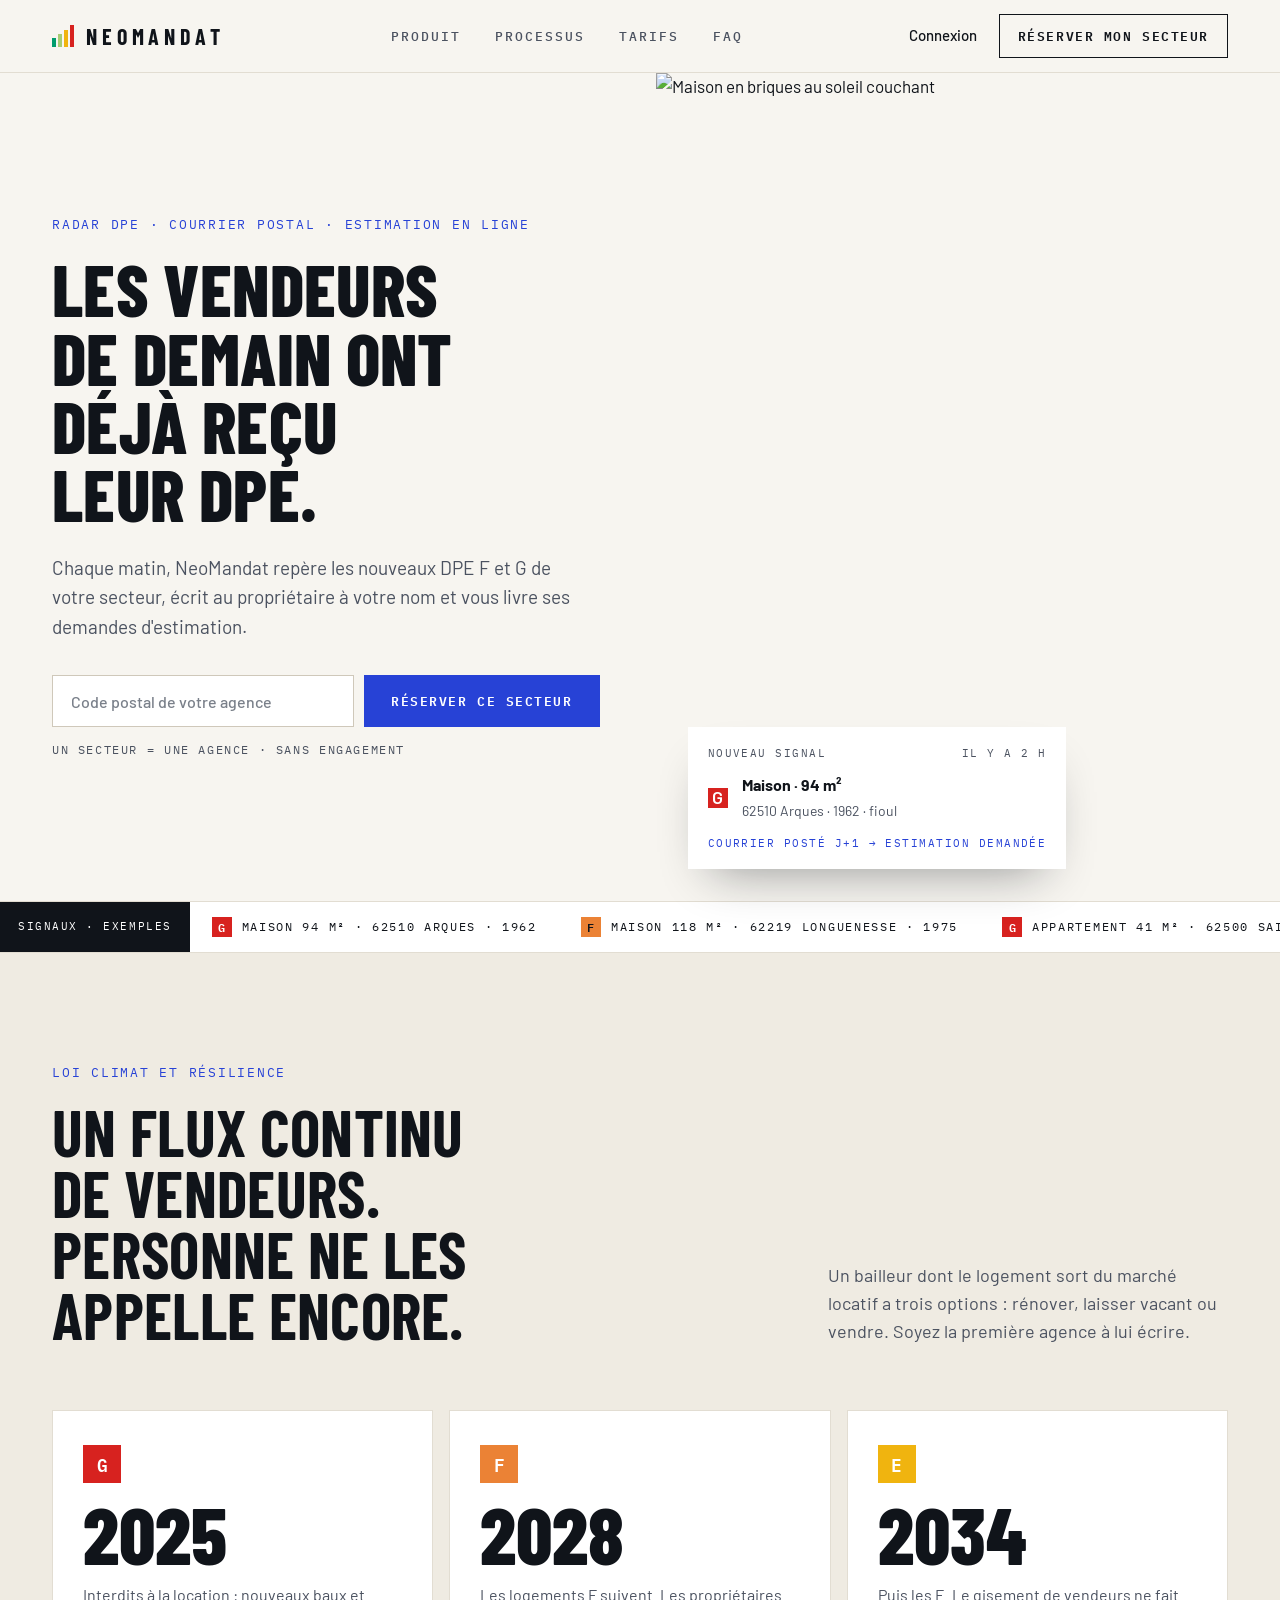
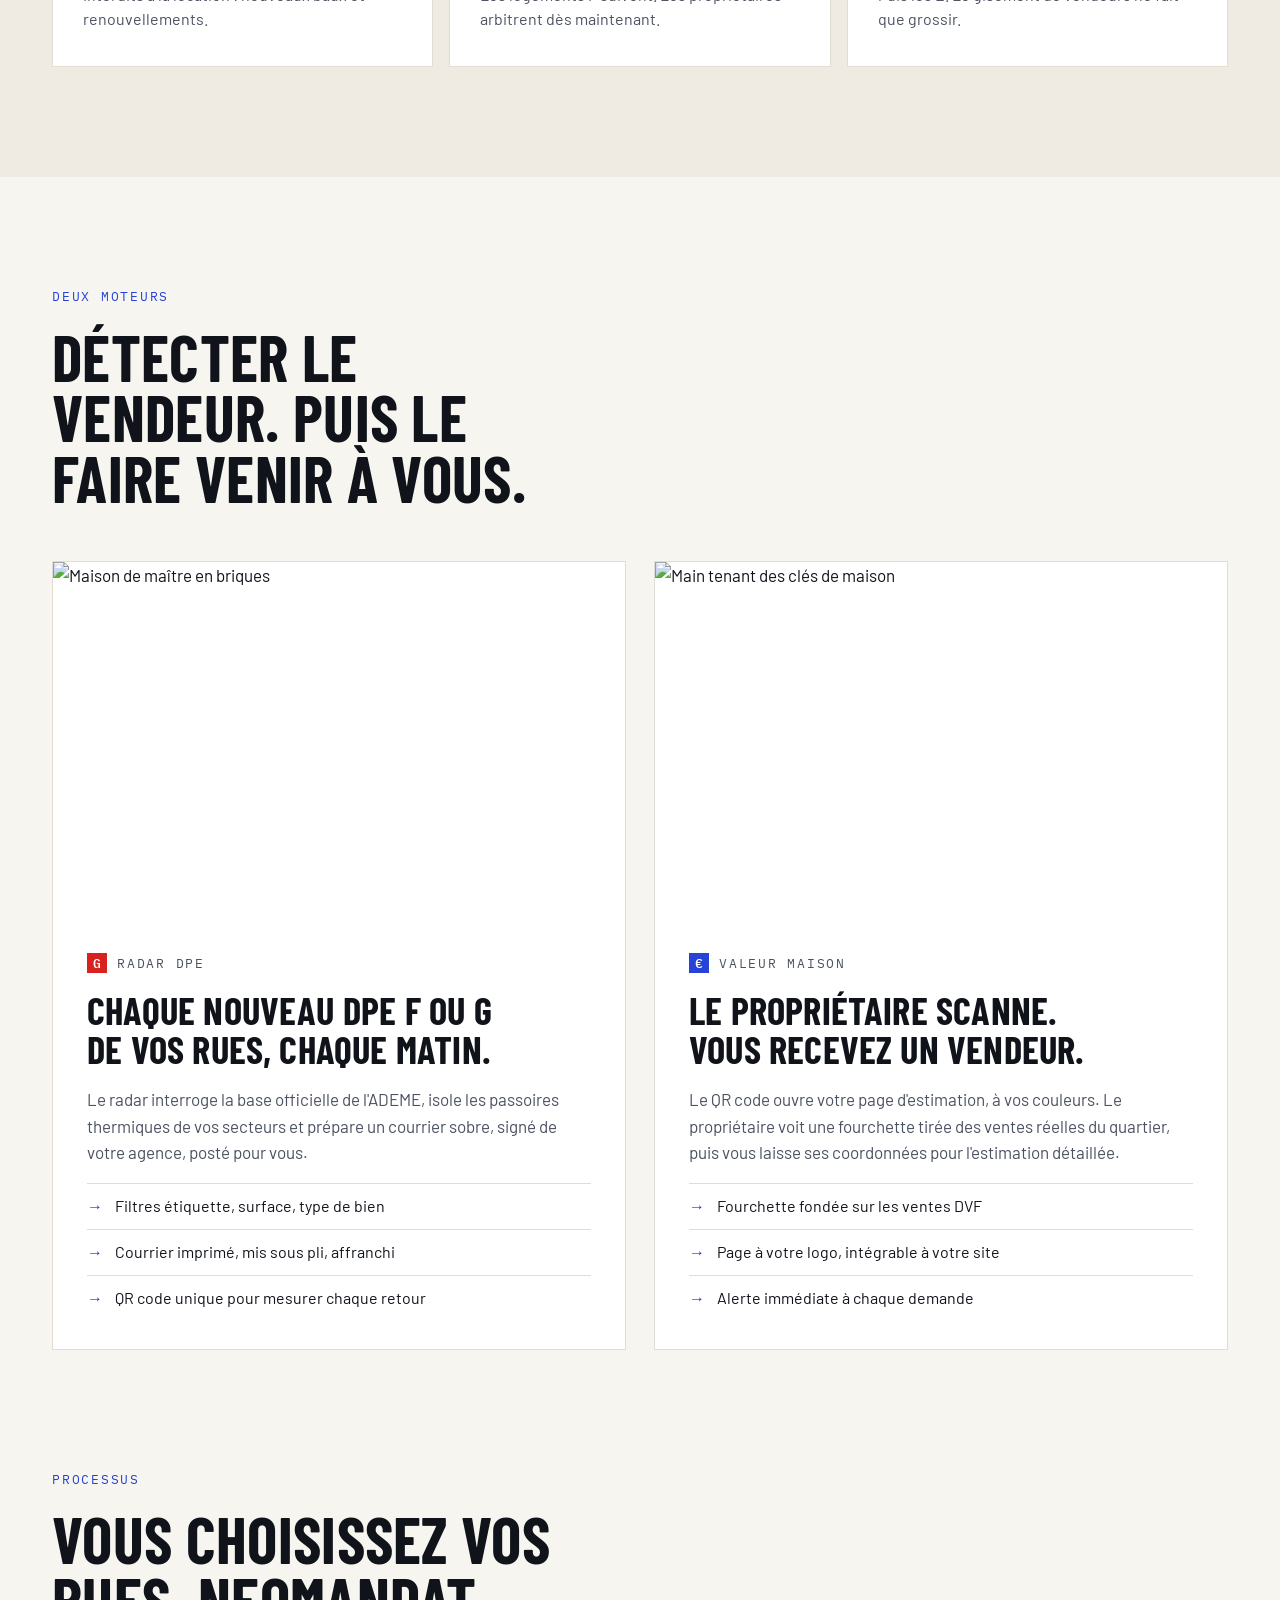
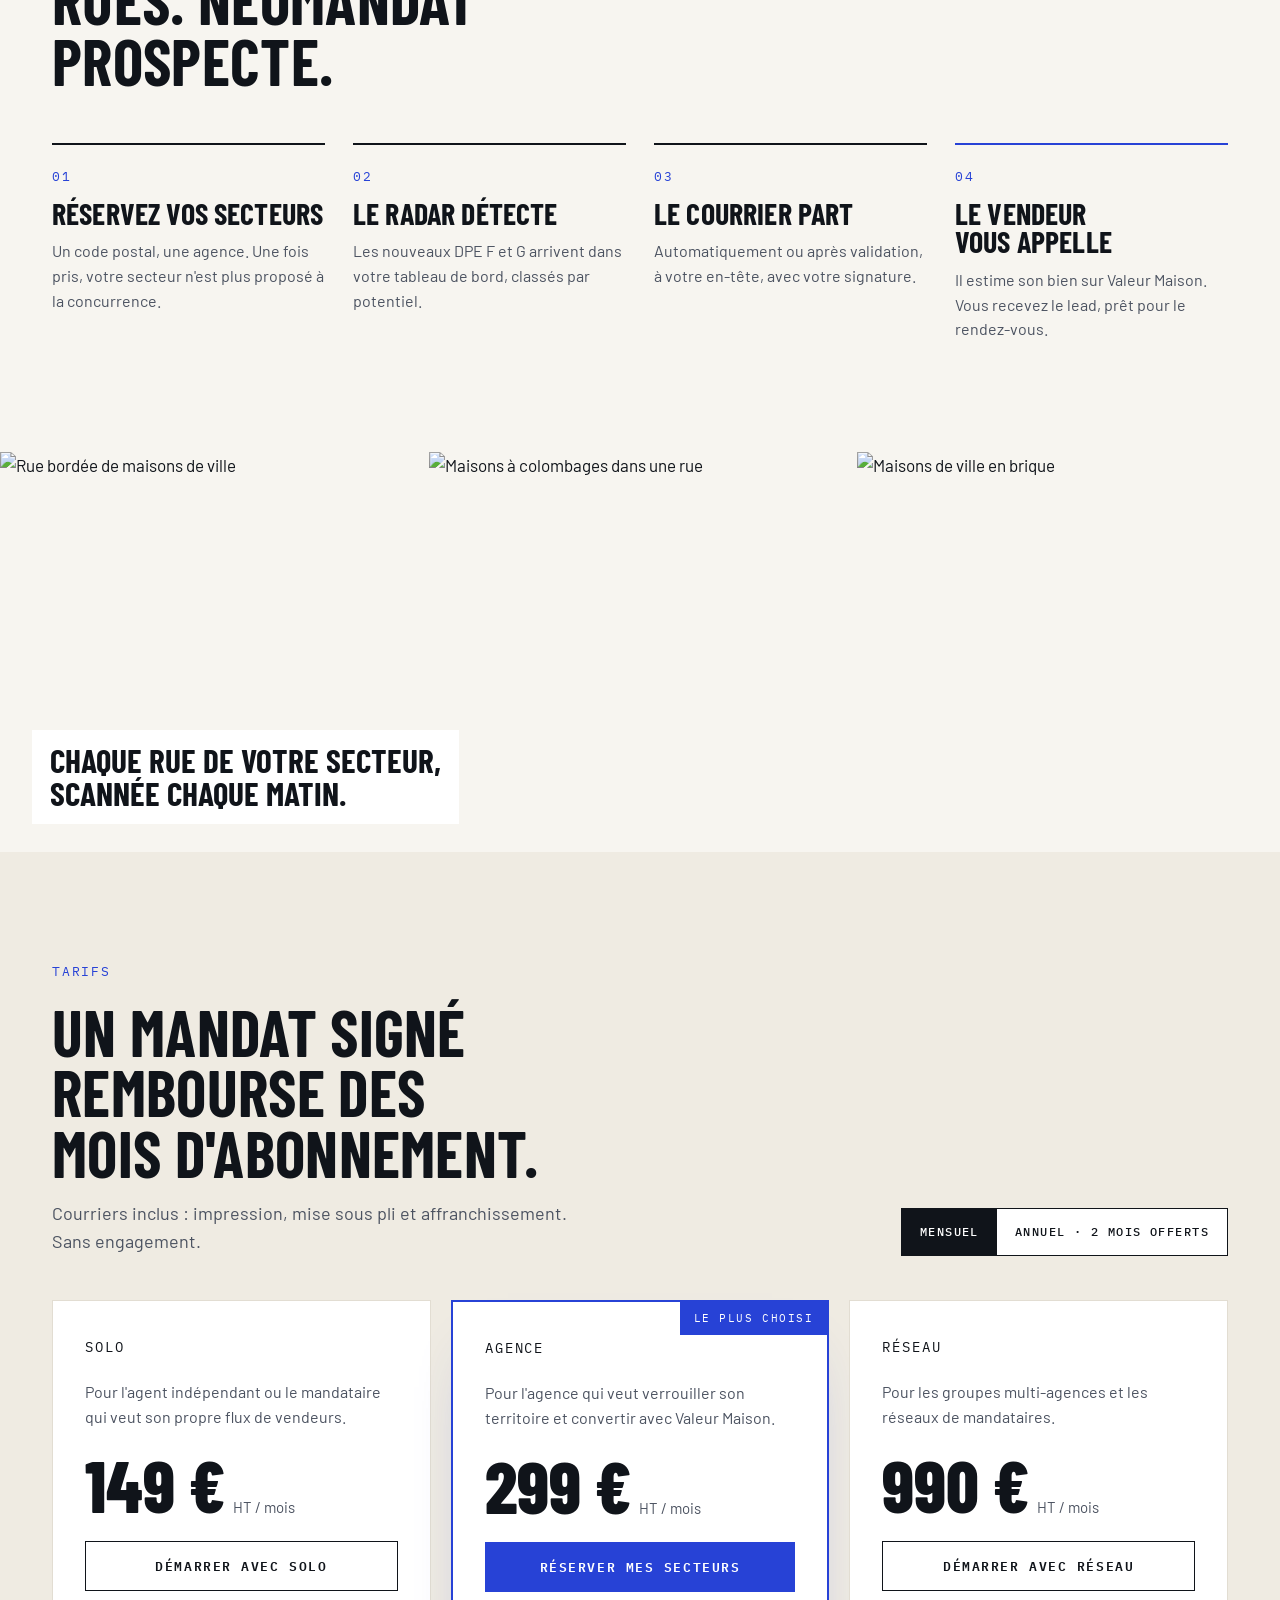
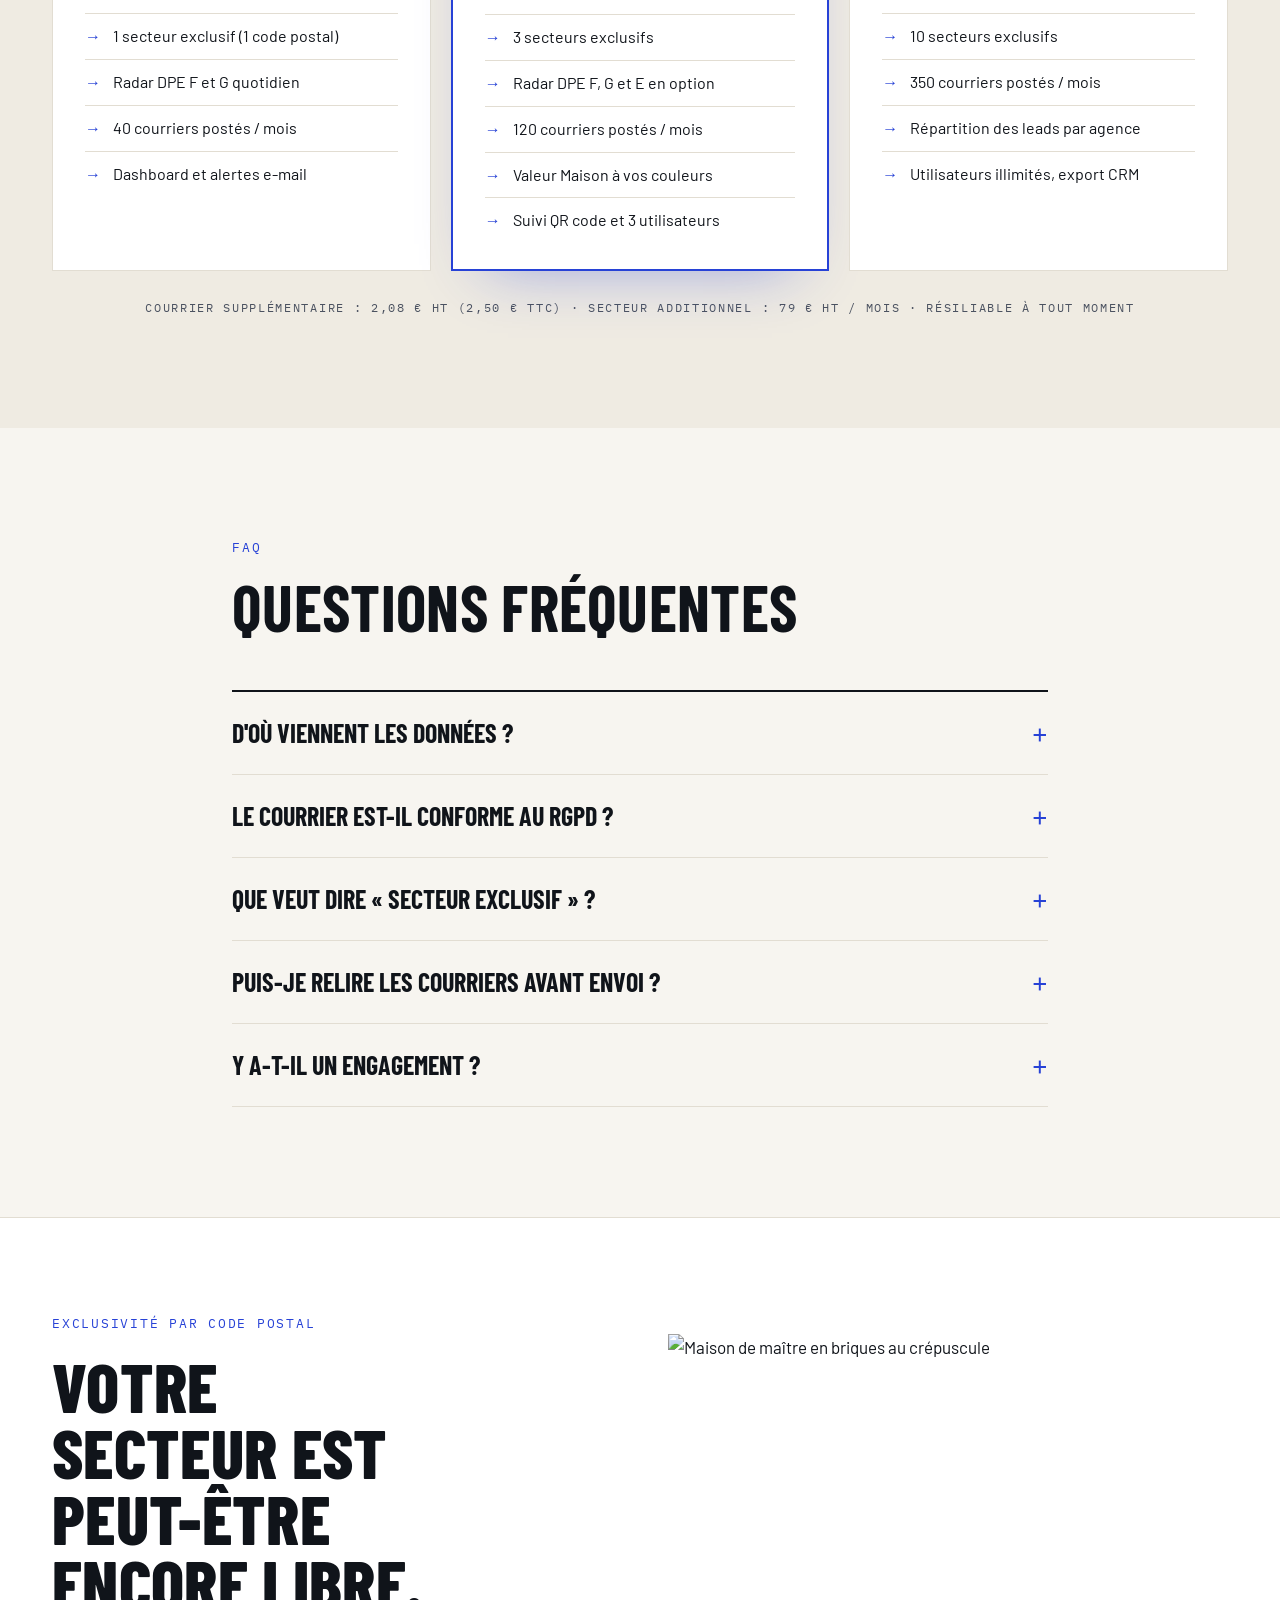
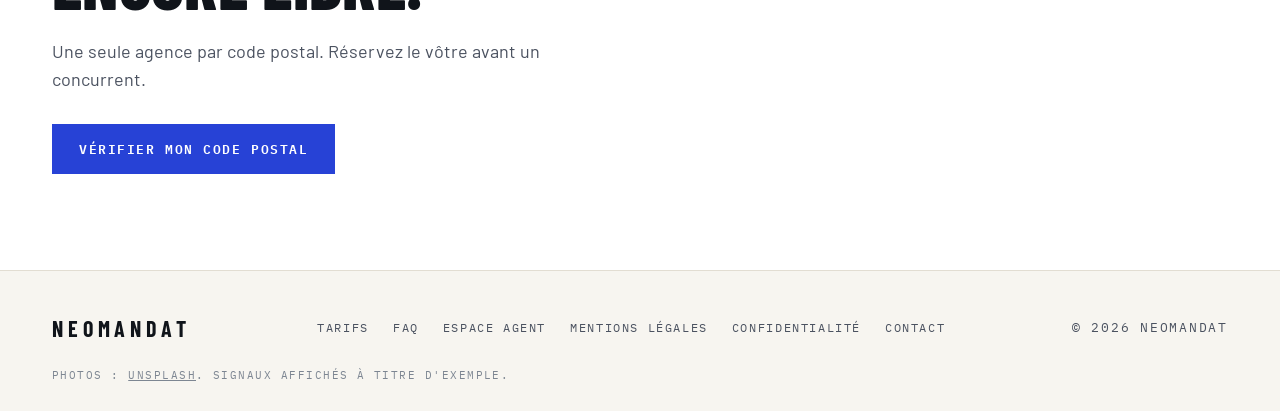
==== commit 781b8b5e: "Lien Connexion dans la nav + boutons vers l'inscription de l'app Co-Authored-By: Claude Opus 5.5 <no" ====
--- a/index.html
+++ b/index.html
@@ -61,7 +61,10 @@
       <a href="#tarifs">Tarifs</a>
       <a href="#faq">FAQ</a>
     </div>
-    <a href="#reserver" class="btn btn-line">Réserver mon secteur</a>
+    <div class="nav-cta">
+      <a href="https://neo-dpe-mandat-local.lovable.app/connexion" class="nav-login">Connexion</a>
+      <a href="#reserver" class="btn btn-line">Réserver mon secteur</a>
+    </div>
   </nav>
 </header>
 
@@ -201,7 +204,7 @@
         <p class="plan-desc">Pour l'agent indépendant ou le mandataire qui veut son propre flux de vendeurs.</p>
         <p class="price"><span data-m="149" data-y="1490">149 €</span><small>HT / mois</small></p>
         <p class="billed mono" hidden>Facturé 1 490 € HT / an</p>
-        <a class="btn btn-ink-line" href="mailto:julie@neomandat.fr?subject=NeoMandat%20%E2%80%94%20Formule%20Solo">Démarrer avec Solo</a>
+        <a class="btn btn-ink-line" href="https://neo-dpe-mandat-local.lovable.app/inscription?formule=solo">Démarrer avec Solo</a>
         <ul class="ticks ticks-ink"><li>1 secteur exclusif (1 code postal)</li><li>Radar DPE F et G quotidien</li><li>40 courriers postés / mois</li><li>Dashboard et alertes e-mail</li></ul>
       </article>
       <article class="plan featured">
@@ -210,7 +213,7 @@
         <p class="plan-desc">Pour l'agence qui veut verrouiller son territoire et convertir avec Valeur Maison.</p>
         <p class="price"><span data-m="299" data-y="2990">299 €</span><small>HT / mois</small></p>
         <p class="billed mono" hidden>Facturé 2 990 € HT / an</p>
-        <a class="btn btn-solid" href="mailto:julie@neomandat.fr?subject=NeoMandat%20%E2%80%94%20Formule%20Agence">Réserver mes secteurs</a>
+        <a class="btn btn-solid" href="https://neo-dpe-mandat-local.lovable.app/inscription?formule=agence">Réserver mes secteurs</a>
         <ul class="ticks"><li>3 secteurs exclusifs</li><li>Radar DPE F, G et E en option</li><li>120 courriers postés / mois</li><li>Valeur Maison à vos couleurs</li><li>Suivi QR code et 3 utilisateurs</li></ul>
       </article>
       <article class="plan">
@@ -218,7 +221,7 @@
         <p class="plan-desc">Pour les groupes multi-agences et les réseaux de mandataires.</p>
         <p class="price"><span data-m="990" data-y="9900">990 €</span><small>HT / mois</small></p>
         <p class="billed mono" hidden>Facturé 5 900 € HT / an</p>
-        <a class="btn btn-ink-line" href="mailto:julie@neomandat.fr?subject=NeoMandat%20%E2%80%94%20Formule%20R%C3%A9seau">Parler à l'équipe</a>
+        <a class="btn btn-ink-line" href="https://neo-dpe-mandat-local.lovable.app/inscription?formule=reseau">Démarrer avec Réseau</a>
         <ul class="ticks ticks-ink"><li>10 secteurs exclusifs</li><li>350 courriers postés / mois</li><li>Répartition des leads par agence</li><li>Utilisateurs illimités, export CRM</li></ul>
       </article>
     </div>
@@ -260,7 +263,7 @@
   <div class="container foot">
     <span class="logo-word">NEOMANDAT</span>
     <nav aria-label="Liens légaux" class="foot-links mono">
-      <a href="#tarifs">Tarifs</a><a href="#faq">FAQ</a><a href="/mentions-legales.html">Mentions légales</a><a href="/confidentialite.html">Confidentialité</a><a href="mailto:julie@neomandat.fr">Contact</a>
+      <a href="#tarifs">Tarifs</a><a href="#faq">FAQ</a><a href="https://neo-dpe-mandat-local.lovable.app/connexion">Espace agent</a><a href="/mentions-legales.html">Mentions légales</a><a href="/confidentialite.html">Confidentialité</a><a href="mailto:julie@neomandat.fr">Contact</a>
     </nav>
     <span class="mono">© 2026 NeoMandat</span>
   </div>
@@ -280,8 +283,8 @@
   e.preventDefault();
   var cp=document.getElementById('cp').value.replace(/\D/g,''), msg=document.getElementById('cp-msg');
   if(cp.length!==5){ msg.textContent='Saisissez un code postal à 5 chiffres.'; return false; }
-  msg.textContent='Votre messagerie s’ouvre pour réserver le secteur '+cp+'.';
-  location.href='mailto:julie@neomandat.fr?subject='+encodeURIComponent('Réservation du secteur '+cp)+'&body='+encodeURIComponent('Bonjour,\n\nJe souhaite réserver le secteur '+cp+' sur NeoMandat.\n\nAgence :\nTéléphone :\n');
+  msg.textContent='Vérification du secteur '+cp+'…';
+  location.href='https://neo-dpe-mandat-local.lovable.app/inscription?cp='+cp;
   return false;
 }
 </script>
--- a/style.css
+++ b/style.css
@@ -160,3 +160,9 @@
 .legal a{color:var(--accent-d)}
 
 @media (max-width:600px){.container{padding:0 20px}.section{padding:80px 0}.pillar-body{padding:26px 22px}.plan{padding:28px 22px}.nav .btn-line{padding:0 12px;font-size:11px;letter-spacing:.08em}.logo-word{font-size:19px}.signal-card{left:16px;right:16px;bottom:16px;min-width:0}}
+
+/* Nav : lien connexion */
+.nav-cta{display:flex;align-items:center;gap:22px}
+.nav-login{font-weight:500;color:var(--ink);text-decoration:none;font-size:15px}
+.nav-login:hover{color:var(--accent)}
+@media (max-width:720px){.nav-cta{gap:12px}.nav-cta .btn{padding:9px 12px;font-size:13px}}
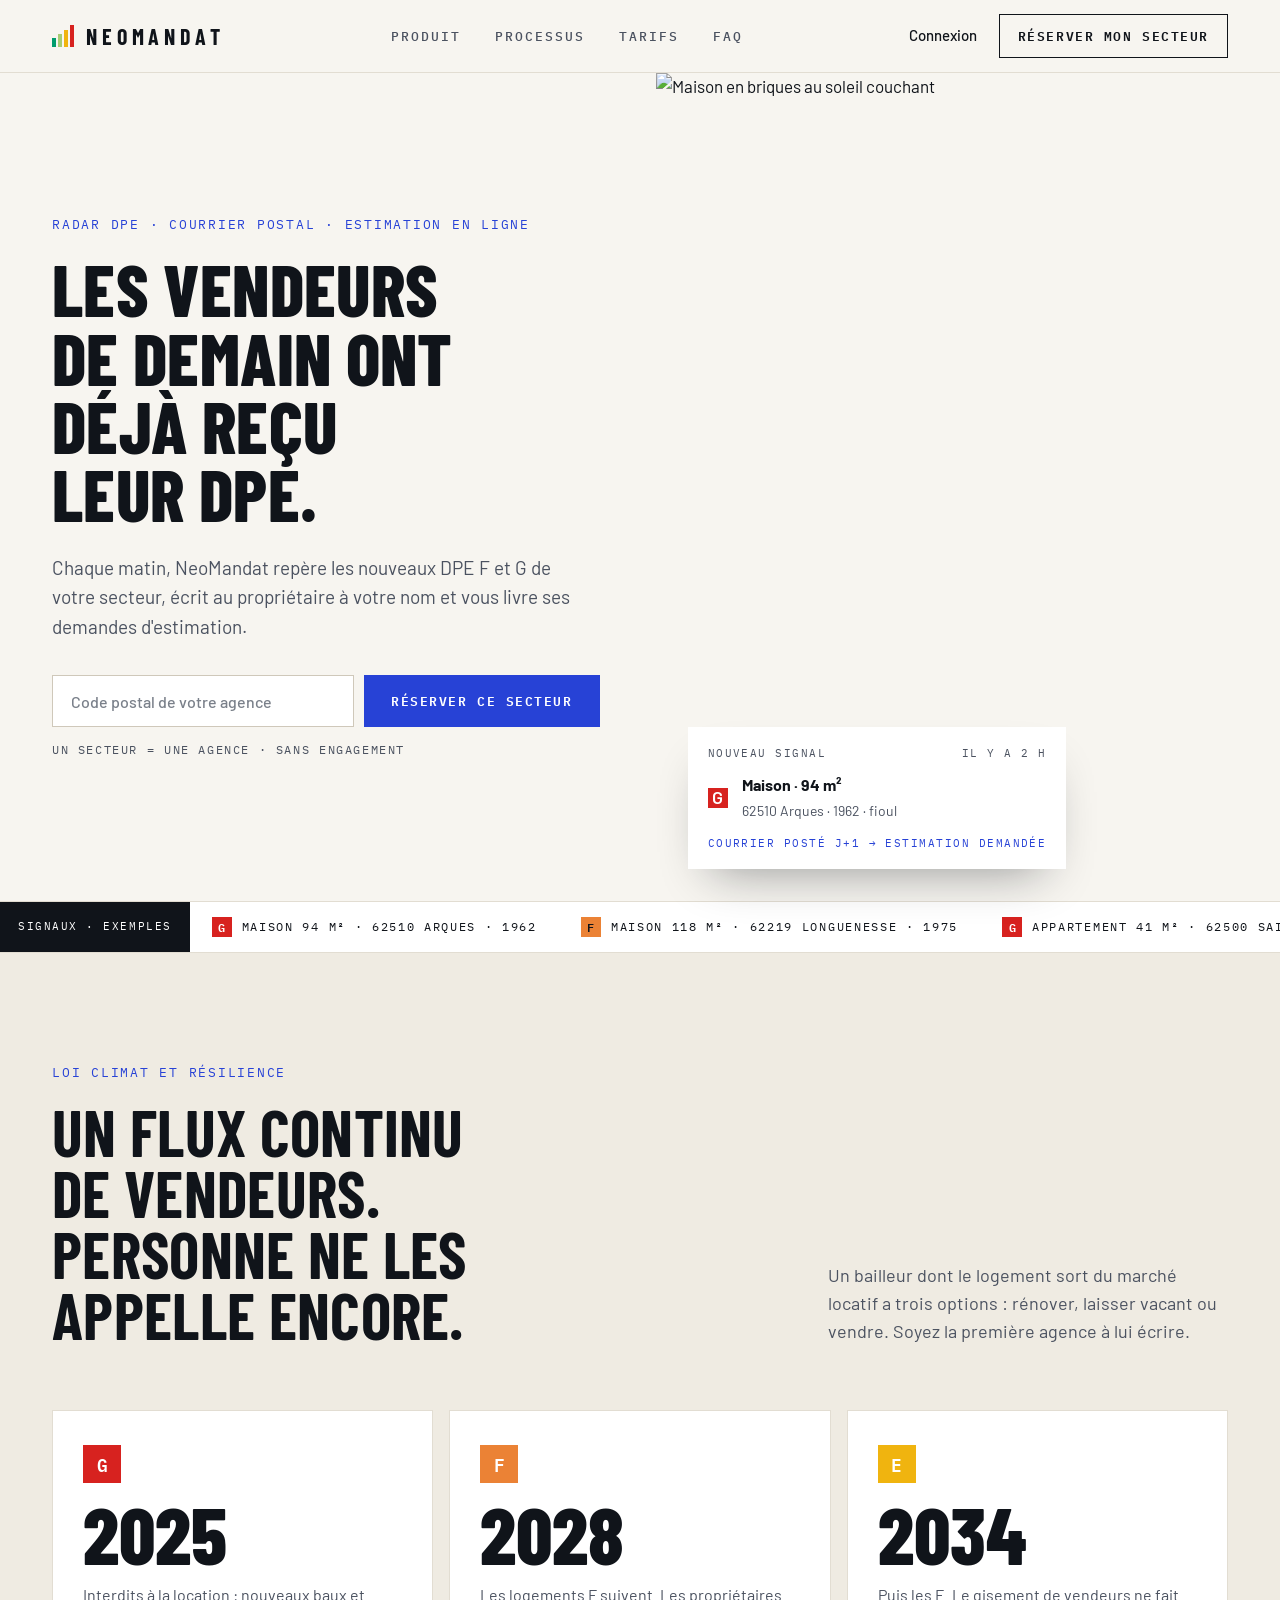
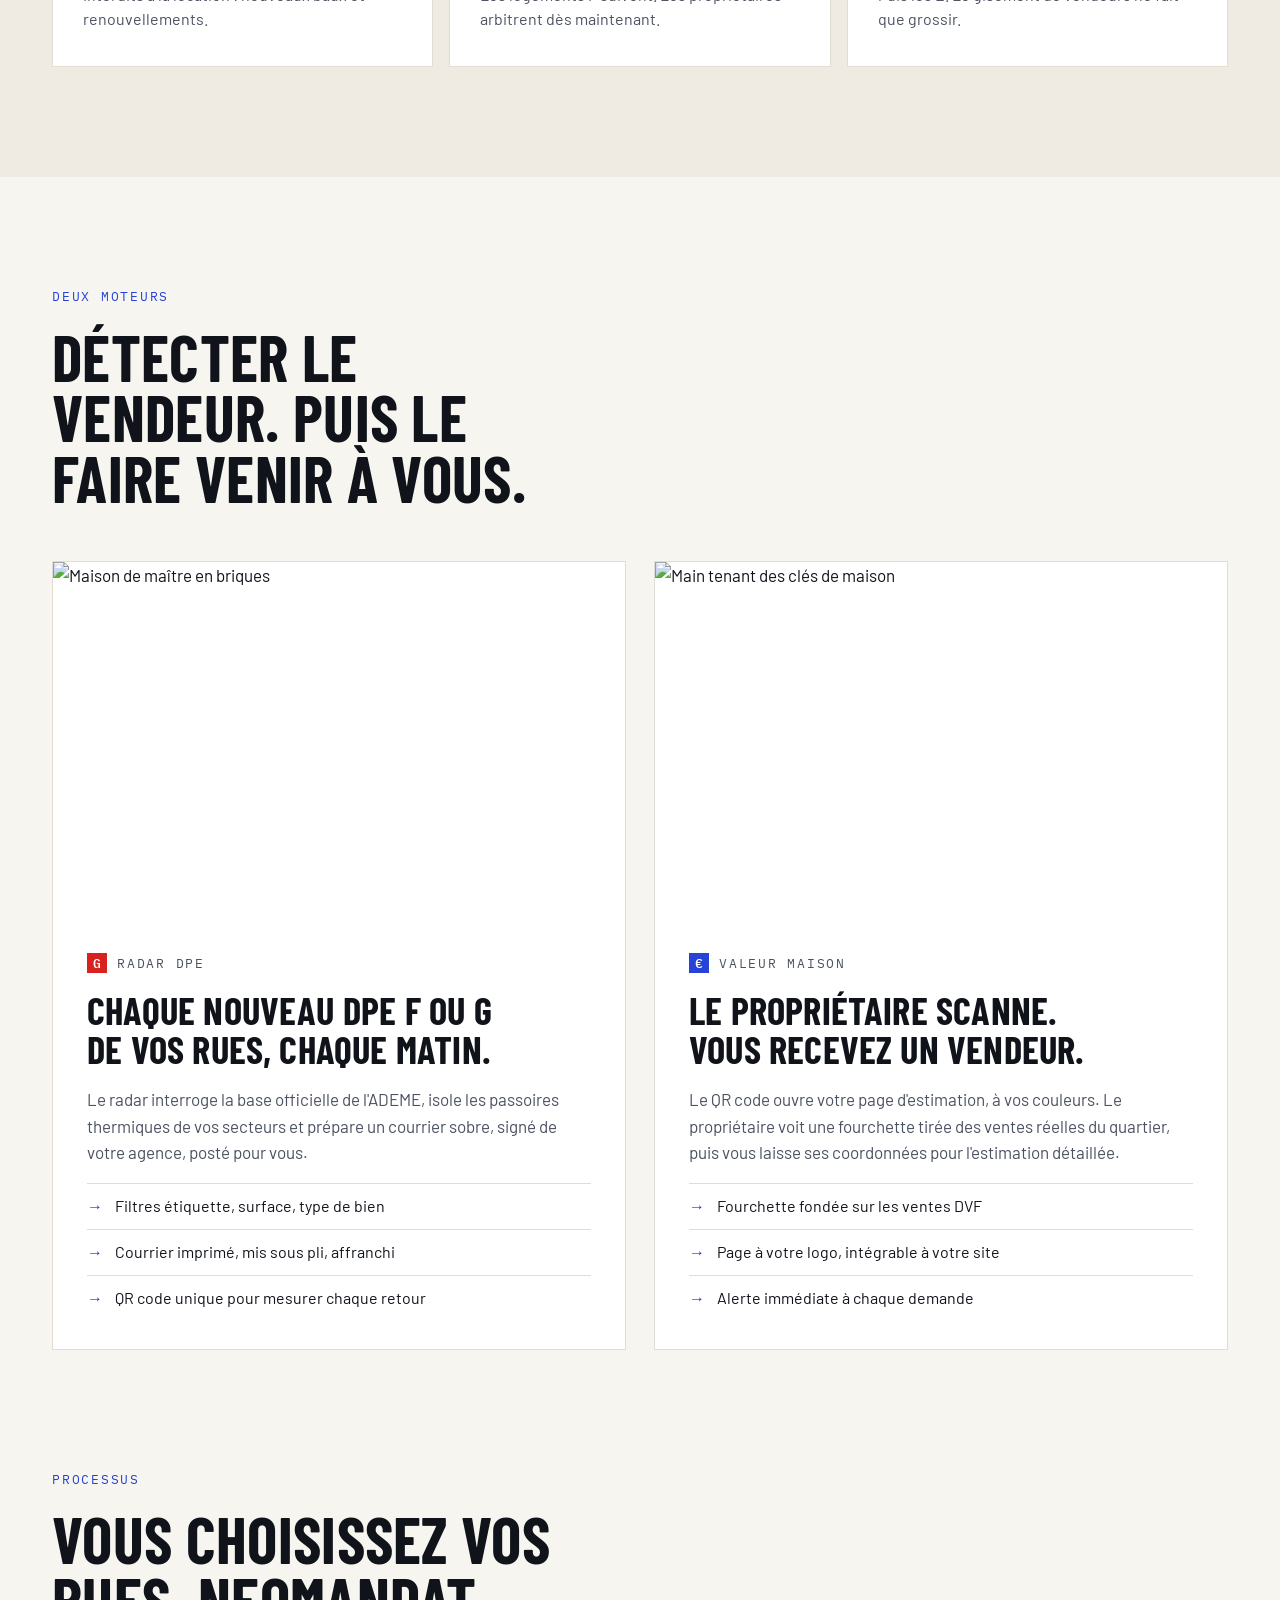
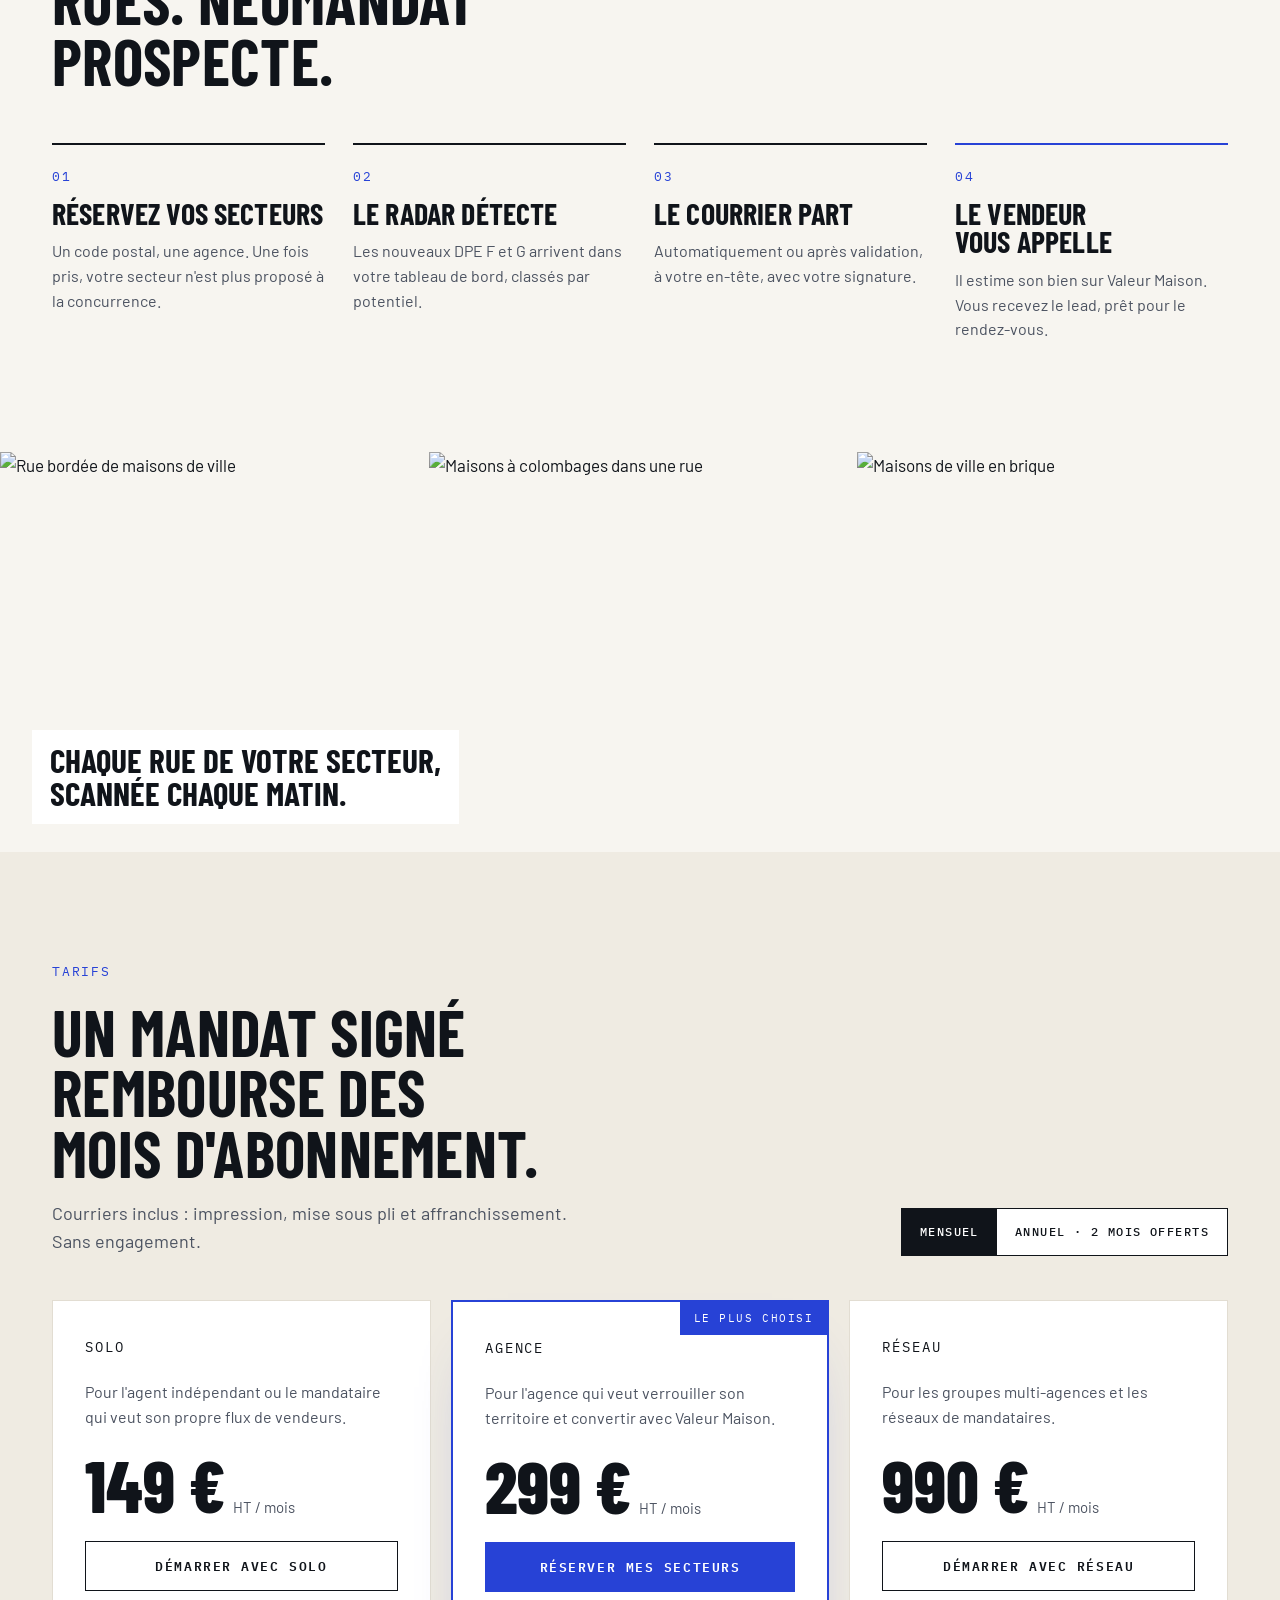
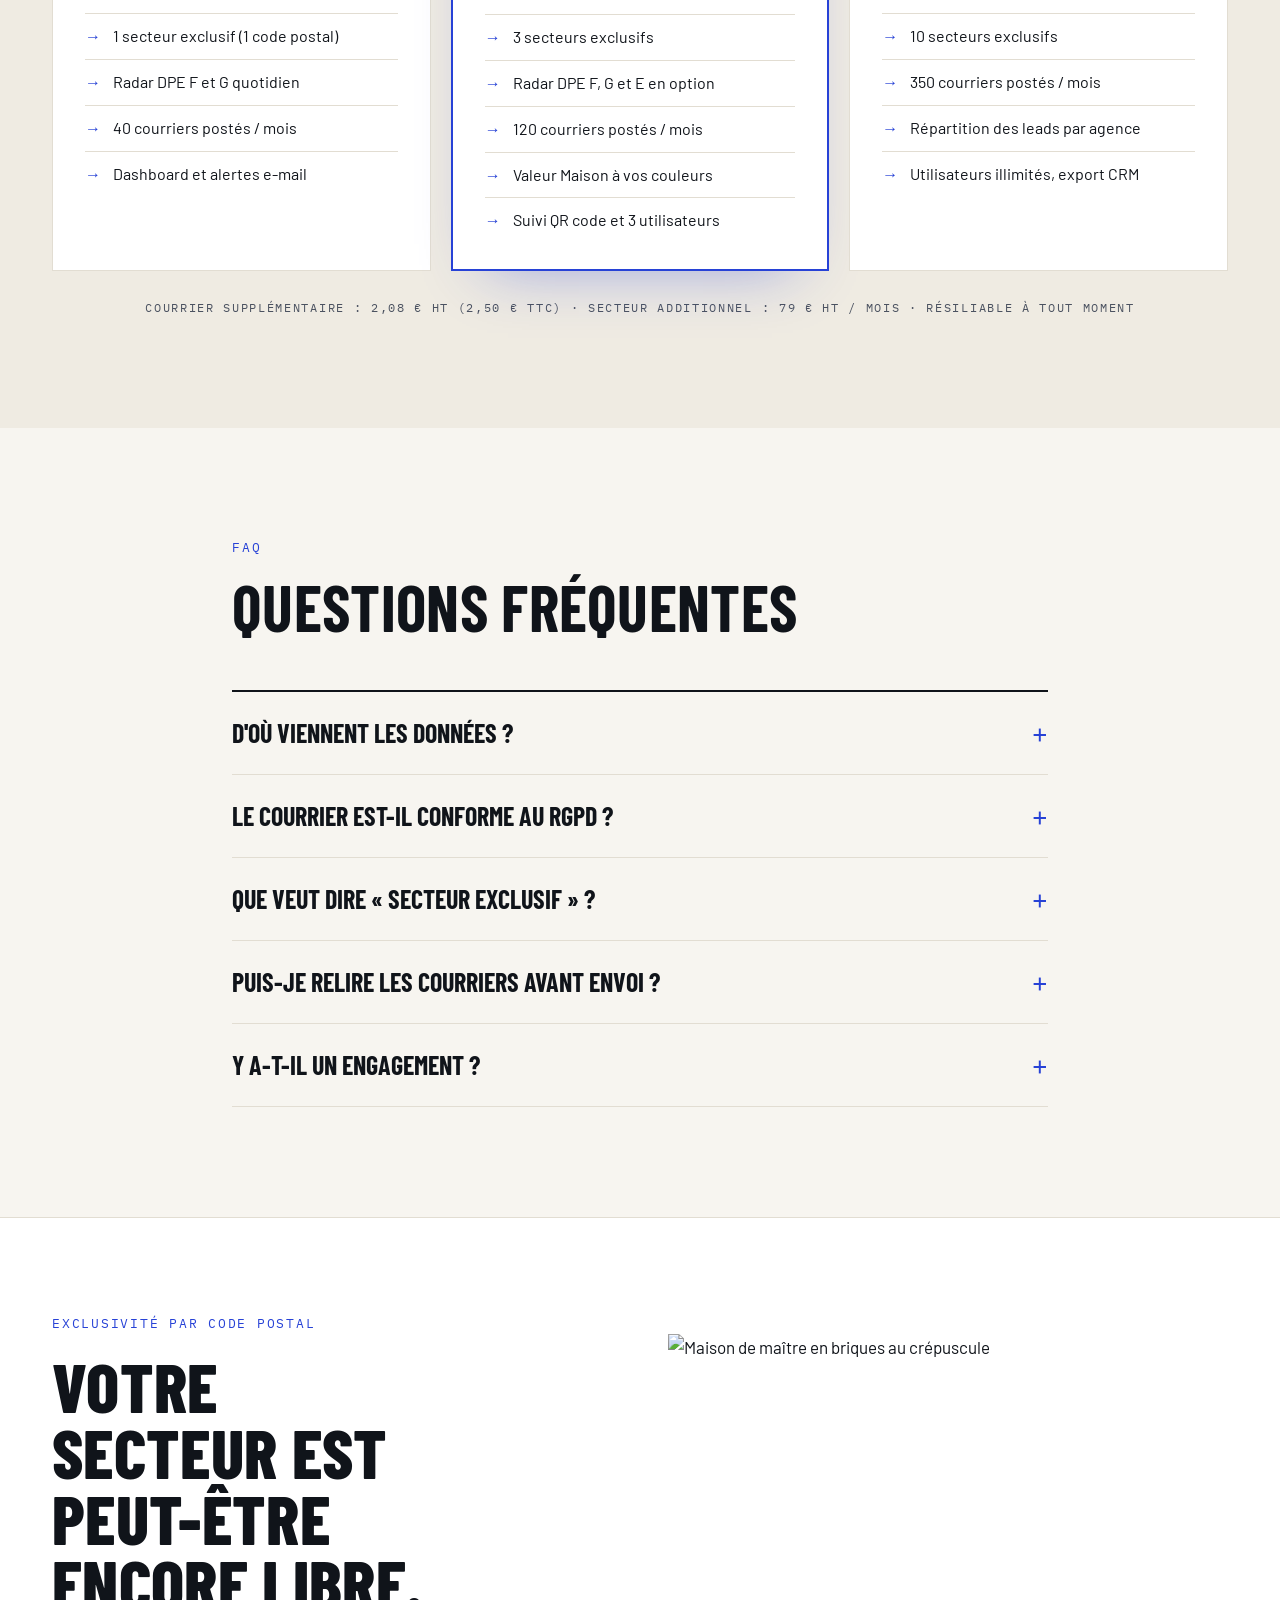
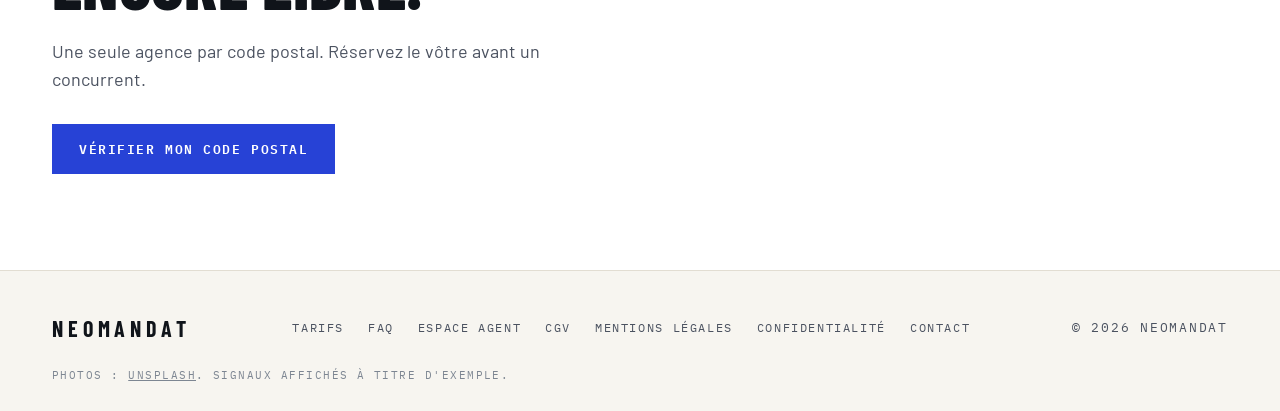
==== commit f1624427: "Ajout des CGV (lien Stripe neomandat.fr/cgv.html) Co-Authored-By: Claude Opus 5.5 <noreply@anthropic" ====
--- a/index.html
+++ b/index.html
@@ -263,7 +263,7 @@
   <div class="container foot">
     <span class="logo-word">NEOMANDAT</span>
     <nav aria-label="Liens légaux" class="foot-links mono">
-      <a href="#tarifs">Tarifs</a><a href="#faq">FAQ</a><a href="https://neo-dpe-mandat-local.lovable.app/connexion">Espace agent</a><a href="/mentions-legales.html">Mentions légales</a><a href="/confidentialite.html">Confidentialité</a><a href="mailto:julie@neomandat.fr">Contact</a>
+      <a href="#tarifs">Tarifs</a><a href="#faq">FAQ</a><a href="https://neo-dpe-mandat-local.lovable.app/connexion">Espace agent</a><a href="/cgv.html">CGV</a><a href="/mentions-legales.html">Mentions légales</a><a href="/confidentialite.html">Confidentialité</a><a href="mailto:julie@neomandat.fr">Contact</a>
     </nav>
     <span class="mono">© 2026 NeoMandat</span>
   </div>
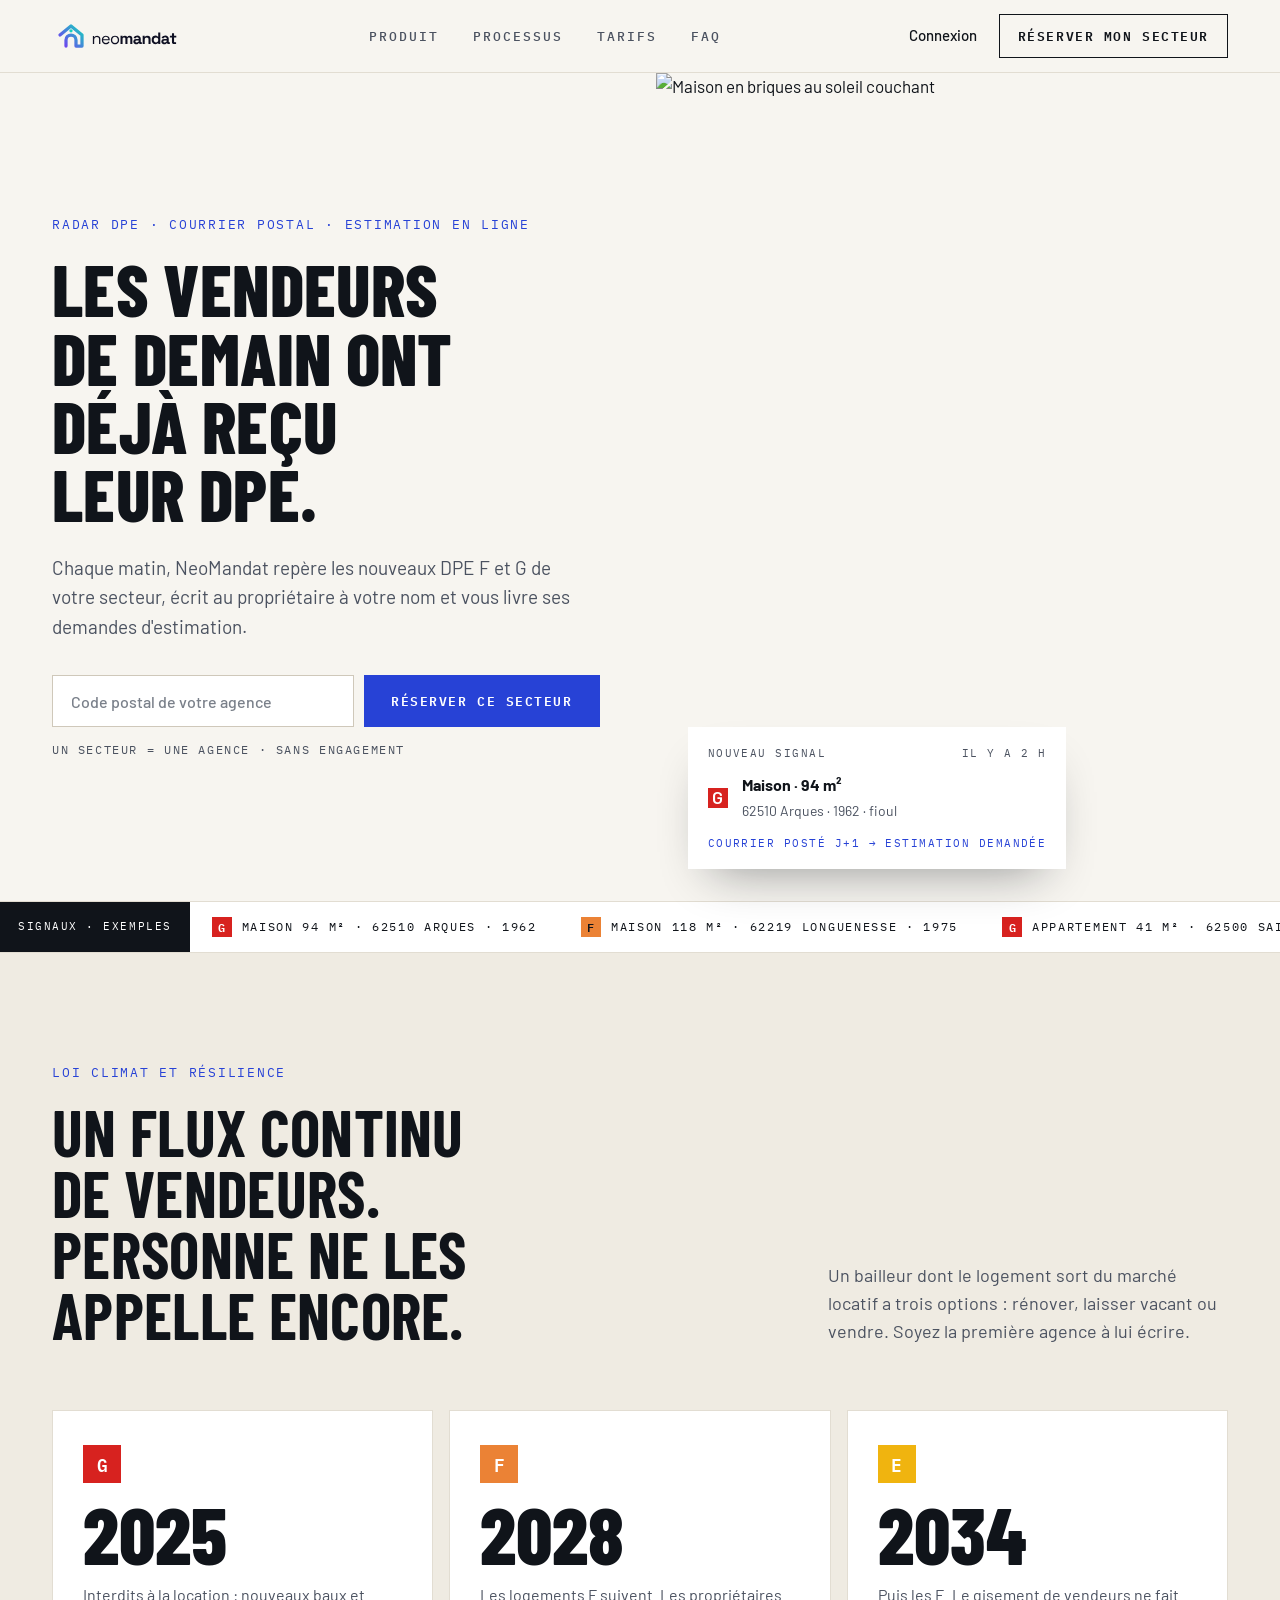
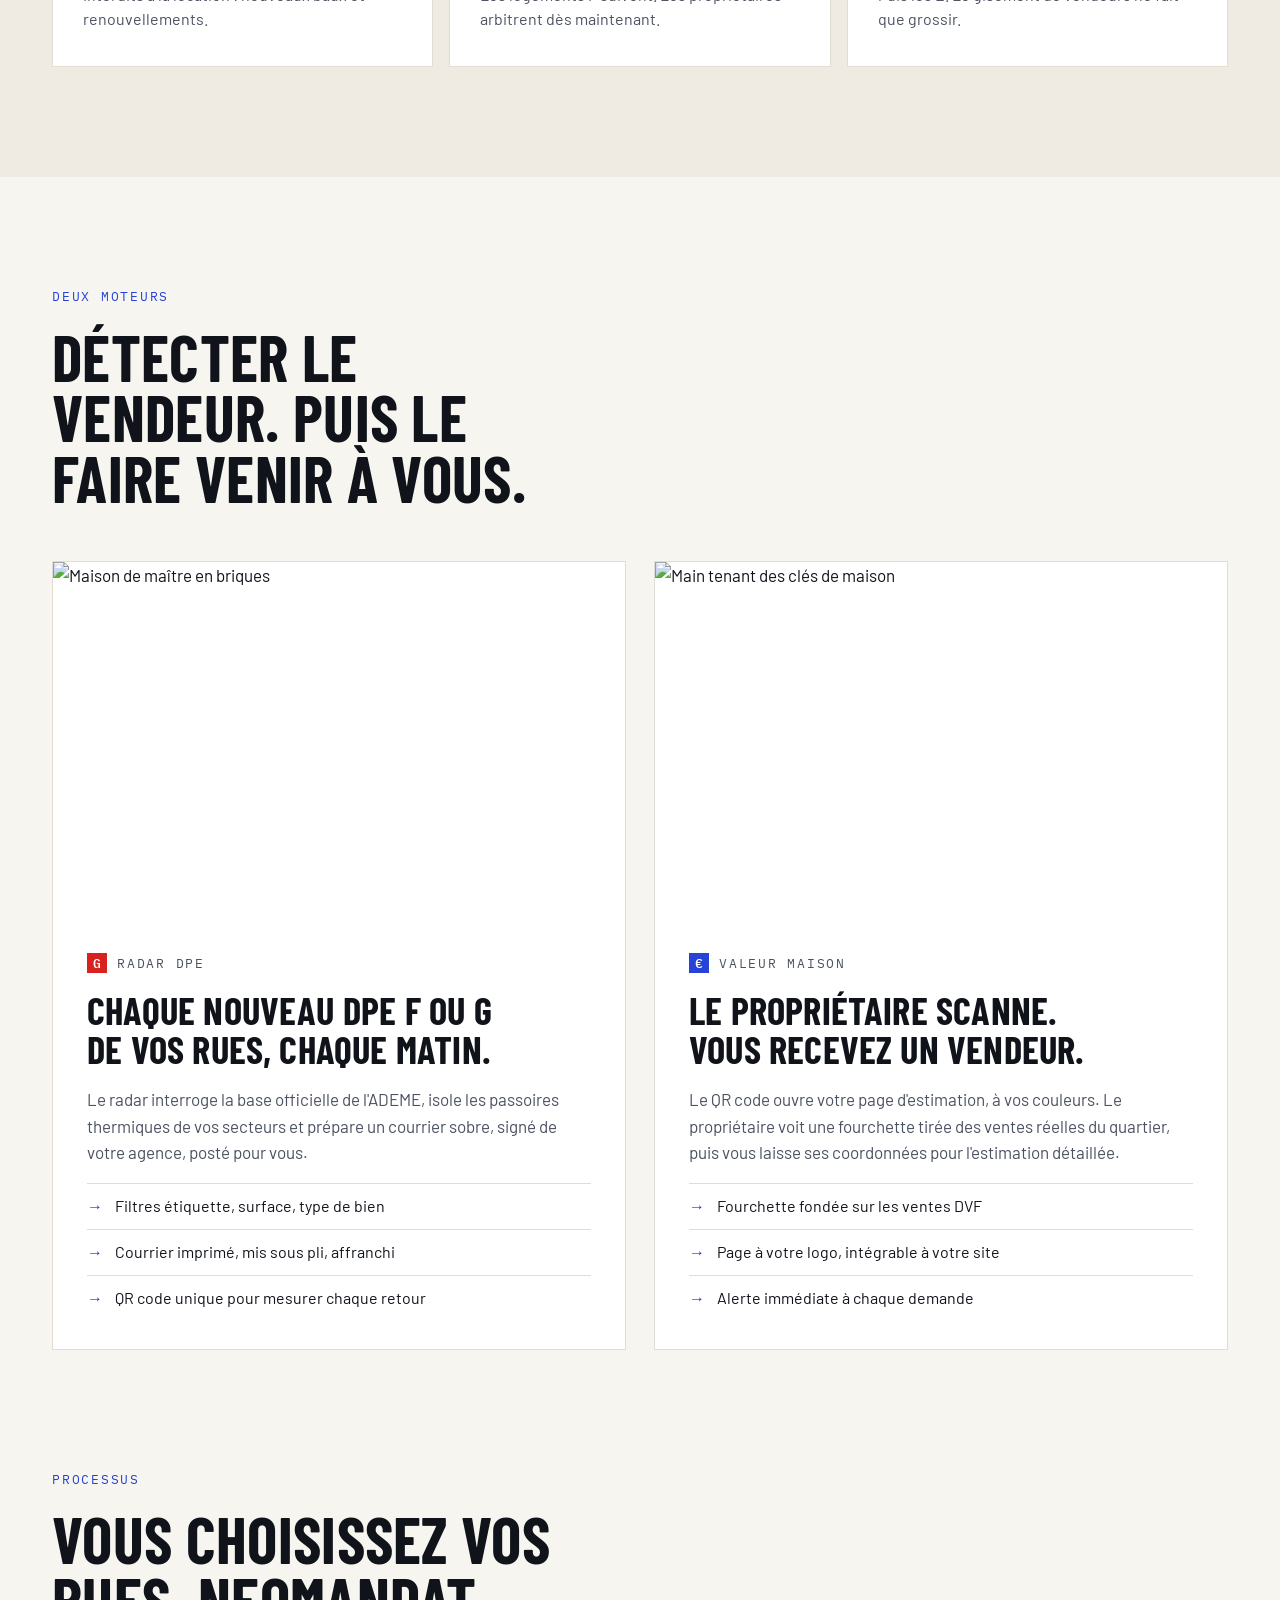
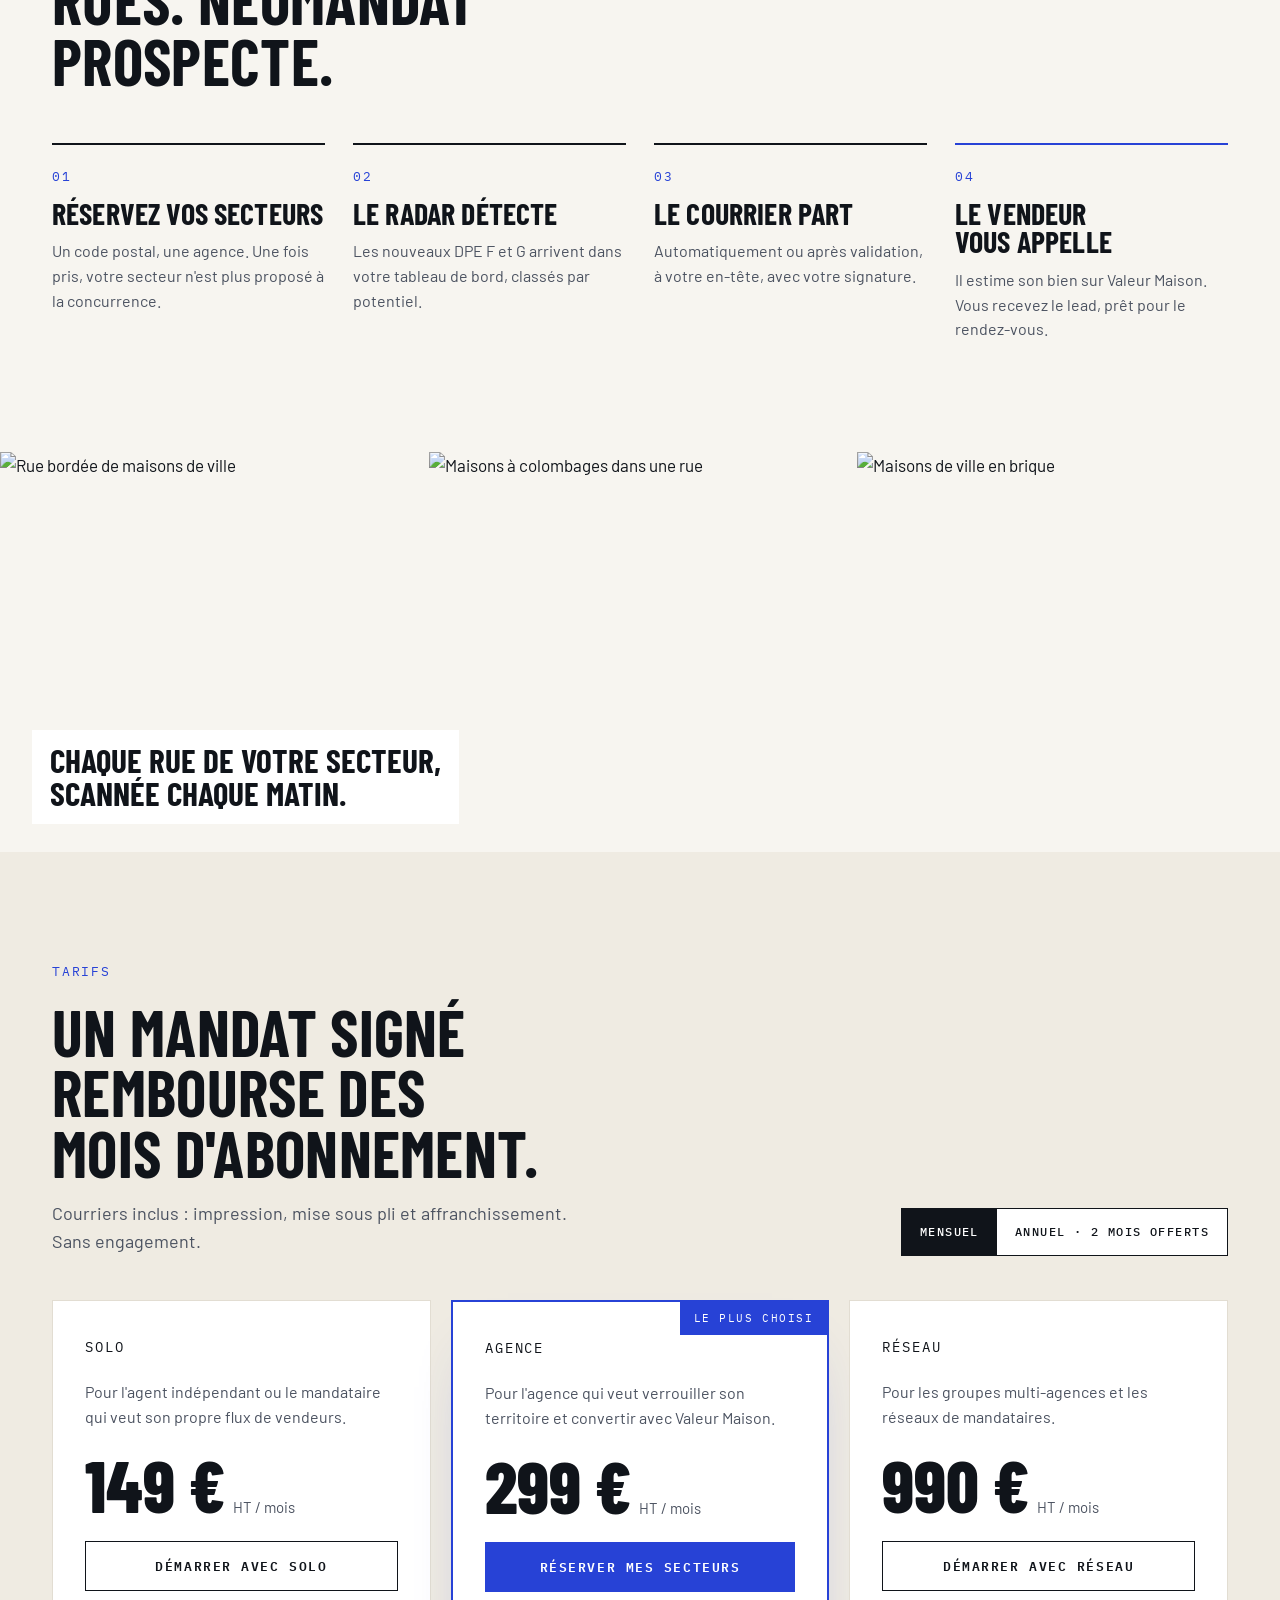
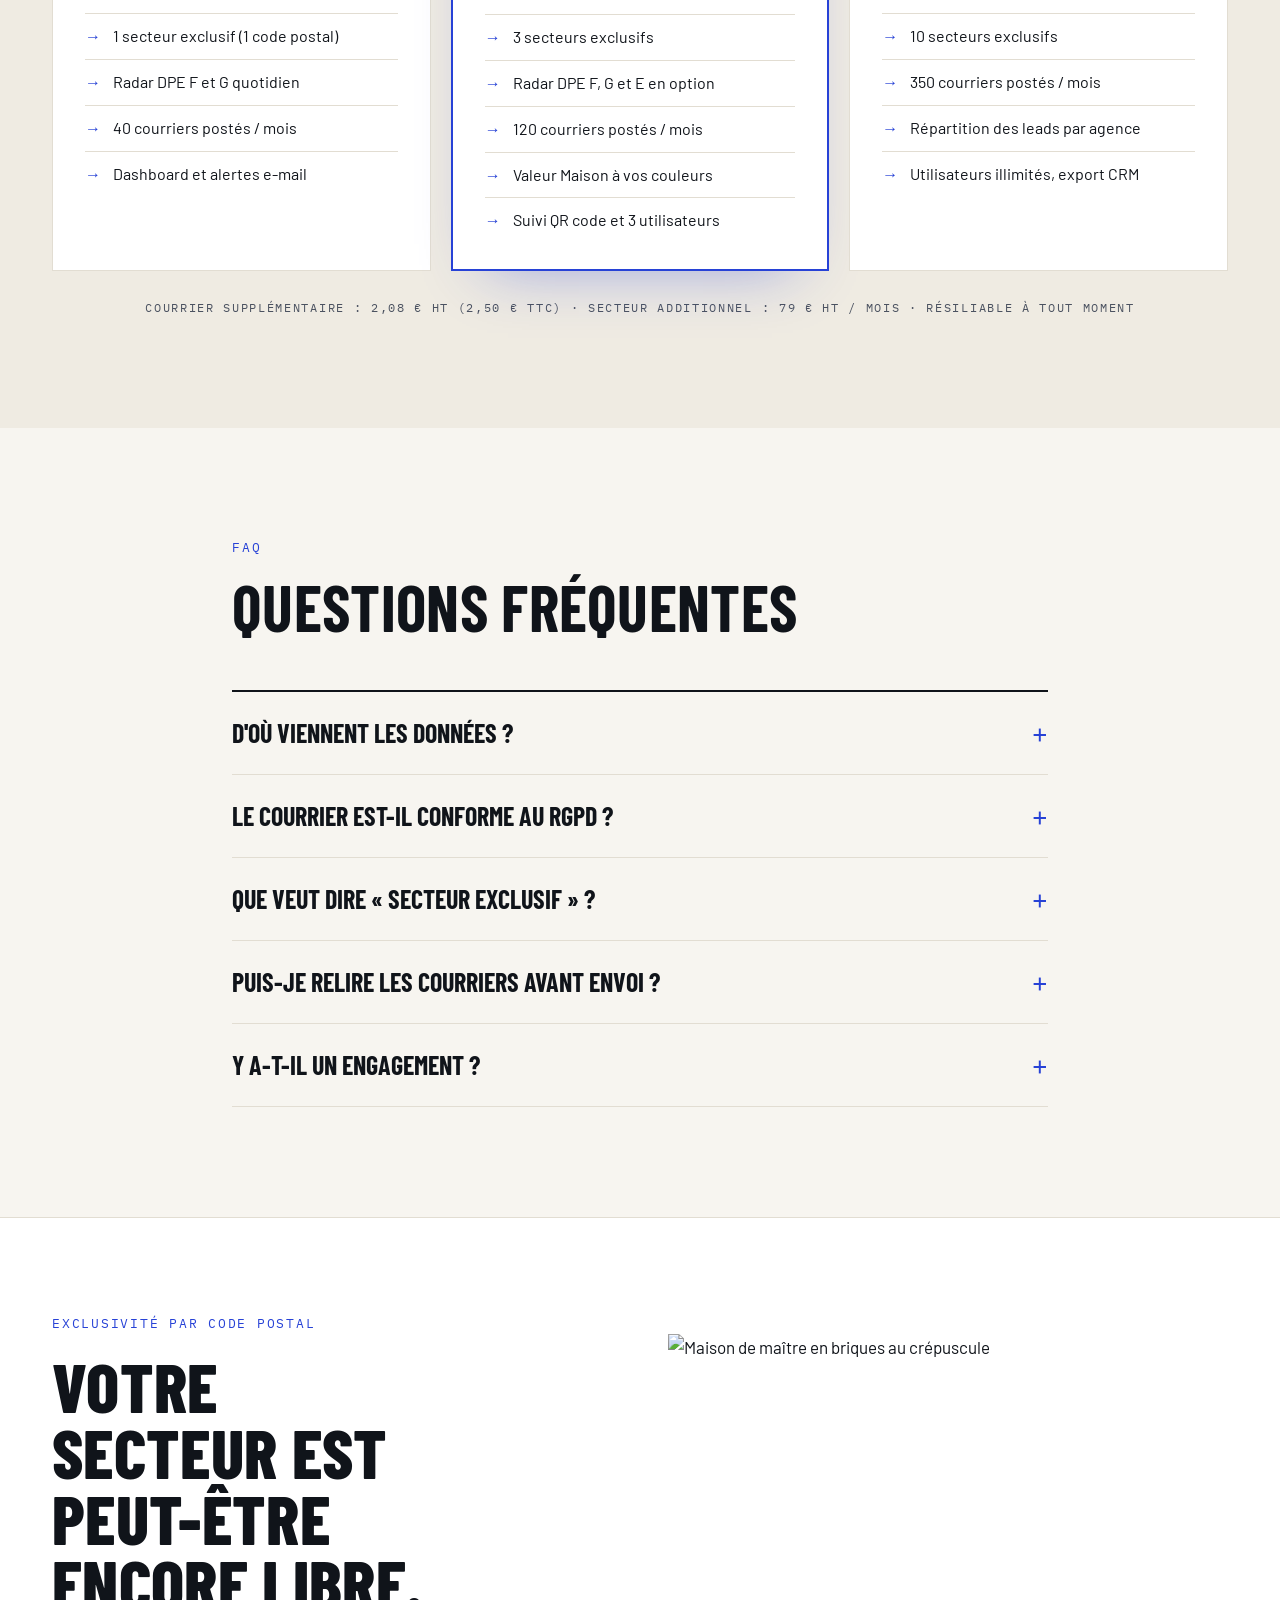
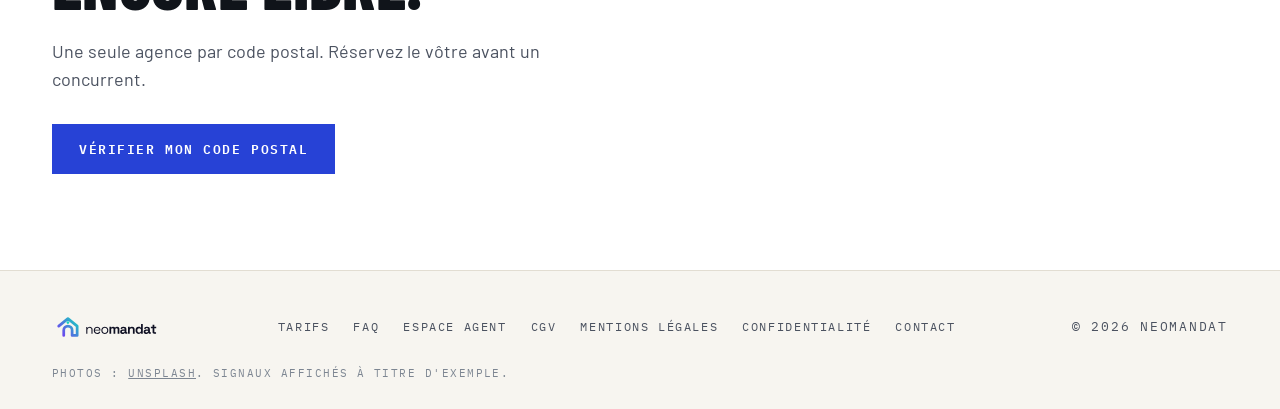
==== commit 67551090: "Nouveau logo NeoMandat (symbole maison + neomandat) et favicon Co-Authored-By: Claude Opus 5.5 <nore" ====
--- a/index.html
+++ b/index.html
@@ -8,6 +8,9 @@
 <link rel="canonical" href="https://neomandat.fr/">
 <meta name="theme-color" content="#F7F5F0">
 <link rel="icon" href="/favicon.svg" type="image/svg+xml">
+<link rel="icon" href="/favicon-32.png" type="image/png" sizes="32x32">
+<link rel="apple-touch-icon" href="/apple-touch-icon.png">
+<meta name="theme-color" content="#7B2FF7">
 <meta property="og:type" content="website">
 <meta property="og:locale" content="fr_FR">
 <meta property="og:site_name" content="NeoMandat">
@@ -26,7 +29,7 @@
 {
   "@context": "https://schema.org",
   "@graph": [
-    {"@type": "Organization", "@id": "https://neomandat.fr/#org", "name": "NeoMandat", "url": "https://neomandat.fr/", "logo": "https://neomandat.fr/favicon.svg", "email": "julie@neomandat.fr", "areaServed": "FR"},
+    {"@type": "Organization", "@id": "https://neomandat.fr/#org", "name": "NeoMandat", "url": "https://neomandat.fr/", "logo": "https://neomandat.fr/logo-512.png", "email": "julie@neomandat.fr", "areaServed": "FR"},
     {"@type": "SoftwareApplication", "name": "NeoMandat", "applicationCategory": "BusinessApplication", "operatingSystem": "Web",
      "description": "Détection des nouveaux DPE F et G, courrier postal automatique aux propriétaires et page d'estimation pour agents immobiliers.",
      "publisher": {"@id": "https://neomandat.fr/#org"},
@@ -51,9 +54,7 @@
 
 <header class="nav-wrap" id="nav">
   <nav class="nav container" aria-label="Navigation principale">
-    <a href="/" class="logo" aria-label="NeoMandat, accueil">
-      <span class="logo-bars" aria-hidden="true"><i style="height:9px;background:#009C6D"></i><i style="height:13px;background:#A5CC74"></i><i style="height:17px;background:#F0B40F"></i><i style="height:22px;background:#D7221F"></i></span>
-      <span class="logo-word">NEOMANDAT</span>
+    <a href="/" class="logo" aria-label="NeoMandat, accueil"><img src="/logo.svg" alt="NeoMandat" class="logo-img" width="162" height="38">
     </a>
     <div class="nav-links">
       <a href="#produit">Produit</a>
@@ -261,7 +262,7 @@
 
 <footer class="footer">
   <div class="container foot">
-    <span class="logo-word">NEOMANDAT</span>
+    <img src="/logo.svg" alt="NeoMandat" class="logo-img logo-img-foot" width="136" height="32">
     <nav aria-label="Liens légaux" class="foot-links mono">
       <a href="#tarifs">Tarifs</a><a href="#faq">FAQ</a><a href="https://neo-dpe-mandat-local.lovable.app/connexion">Espace agent</a><a href="/cgv.html">CGV</a><a href="/mentions-legales.html">Mentions légales</a><a href="/confidentialite.html">Confidentialité</a><a href="mailto:julie@neomandat.fr">Contact</a>
     </nav>
--- a/style.css
+++ b/style.css
@@ -166,3 +166,6 @@
 .nav-login{font-weight:500;color:var(--ink);text-decoration:none;font-size:15px}
 .nav-login:hover{color:var(--accent)}
 @media (max-width:720px){.nav-cta{gap:12px}.nav-cta .btn{padding:9px 12px;font-size:13px}}
+.logo-img{display:block;height:38px;width:auto}
+.logo-img-foot{height:32px}
+@media (max-width:600px){.logo-img{height:32px}}
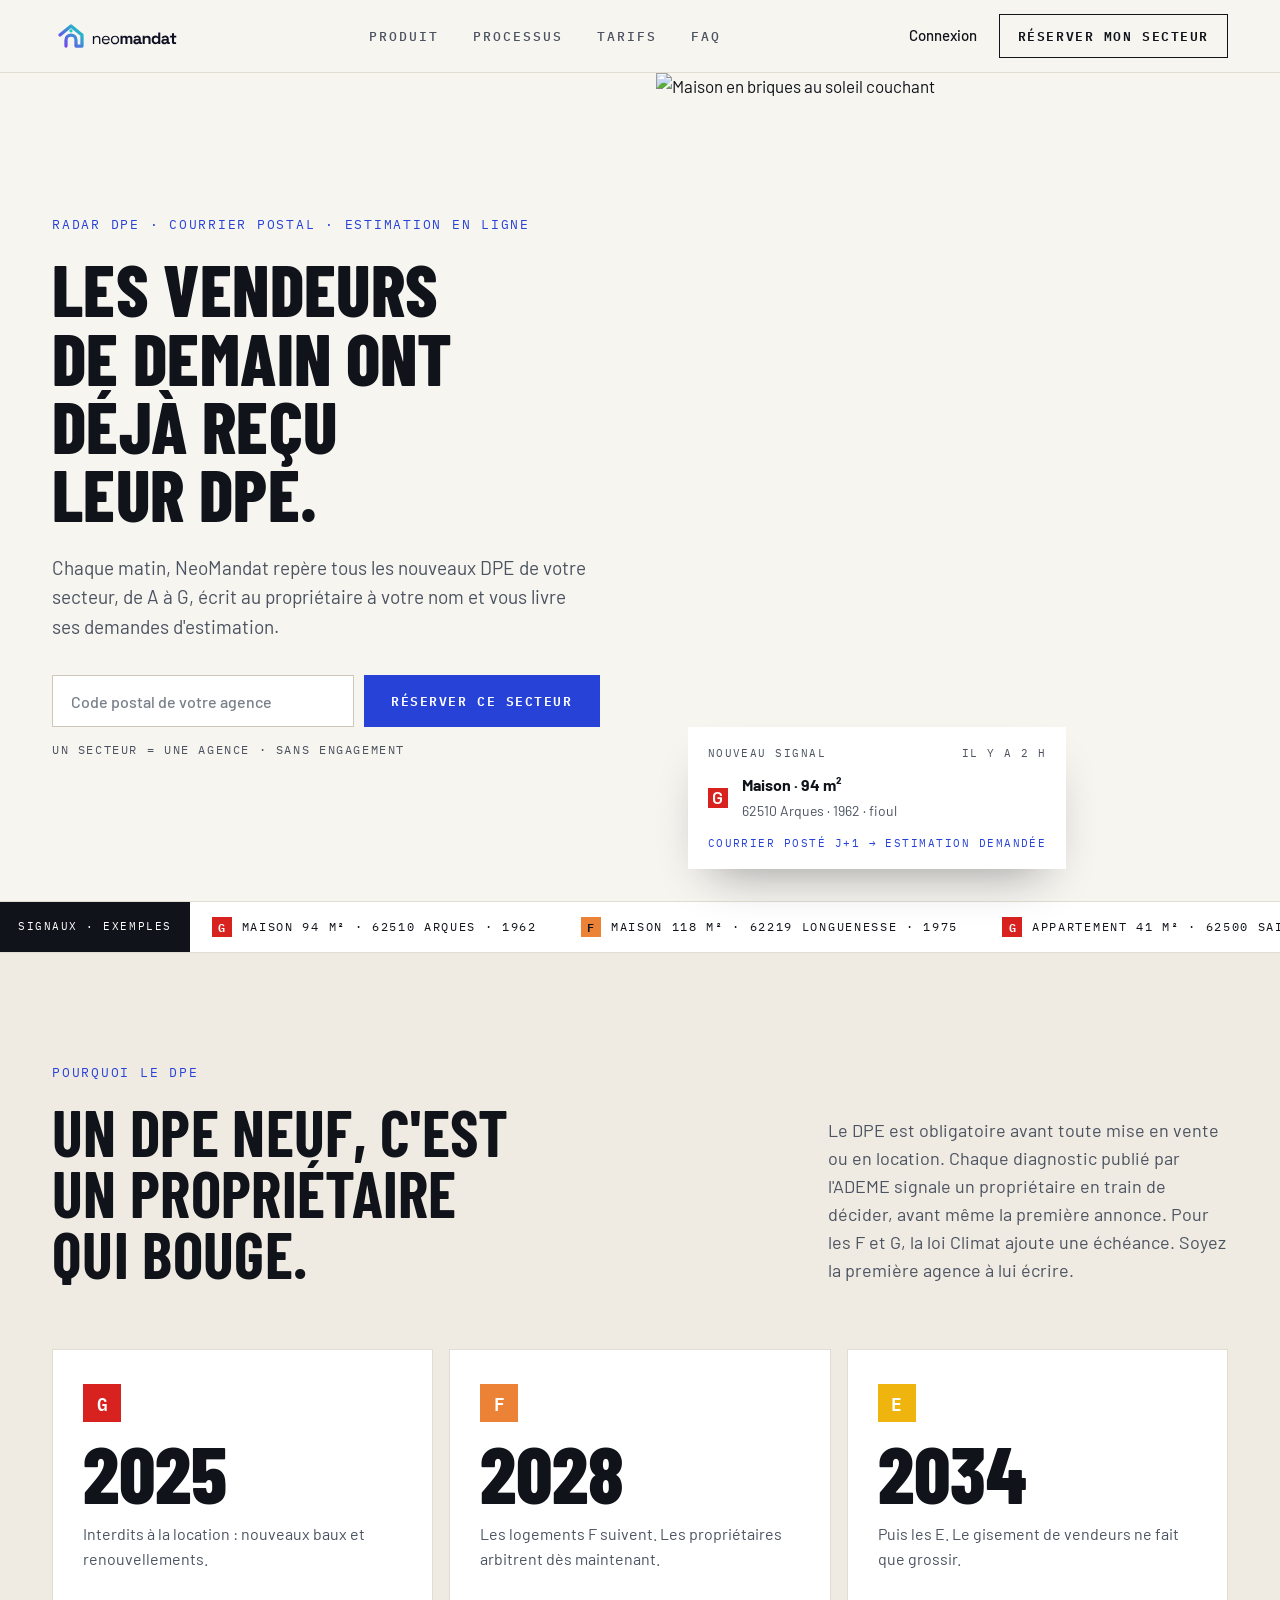
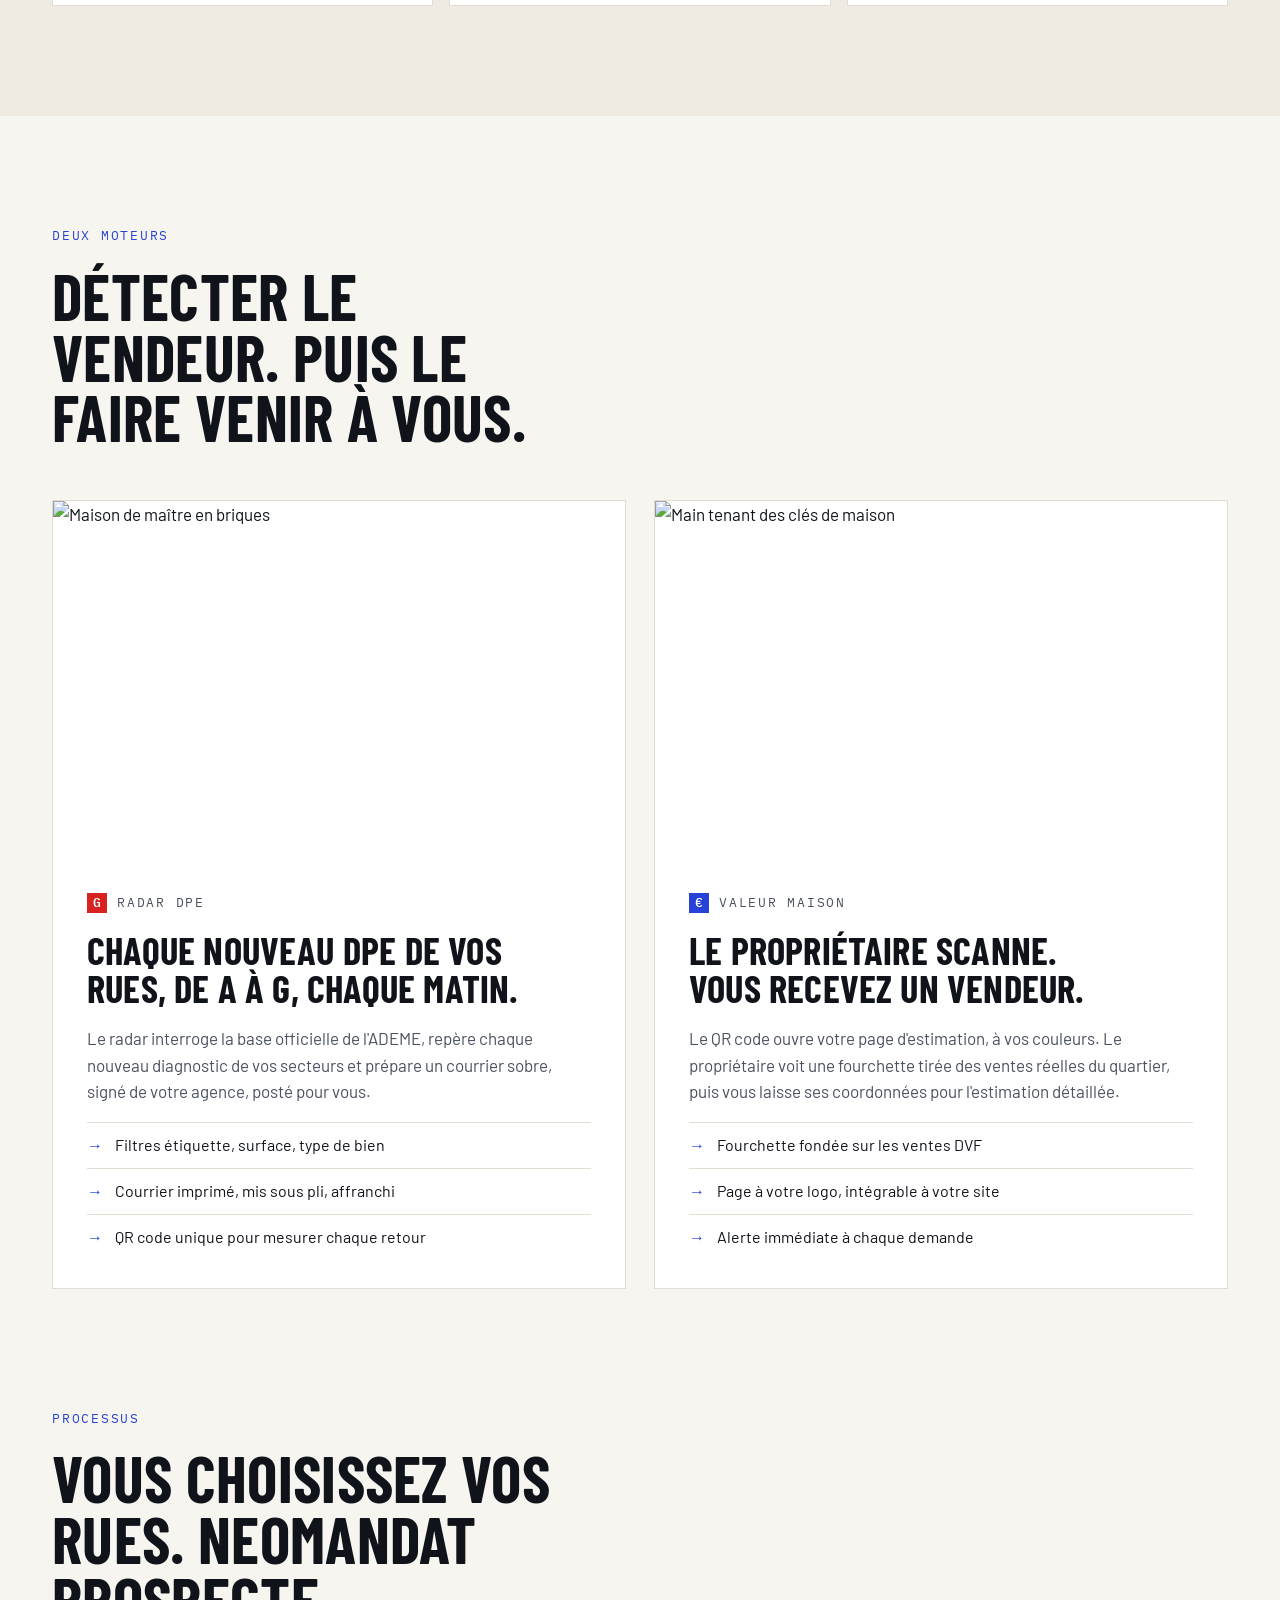
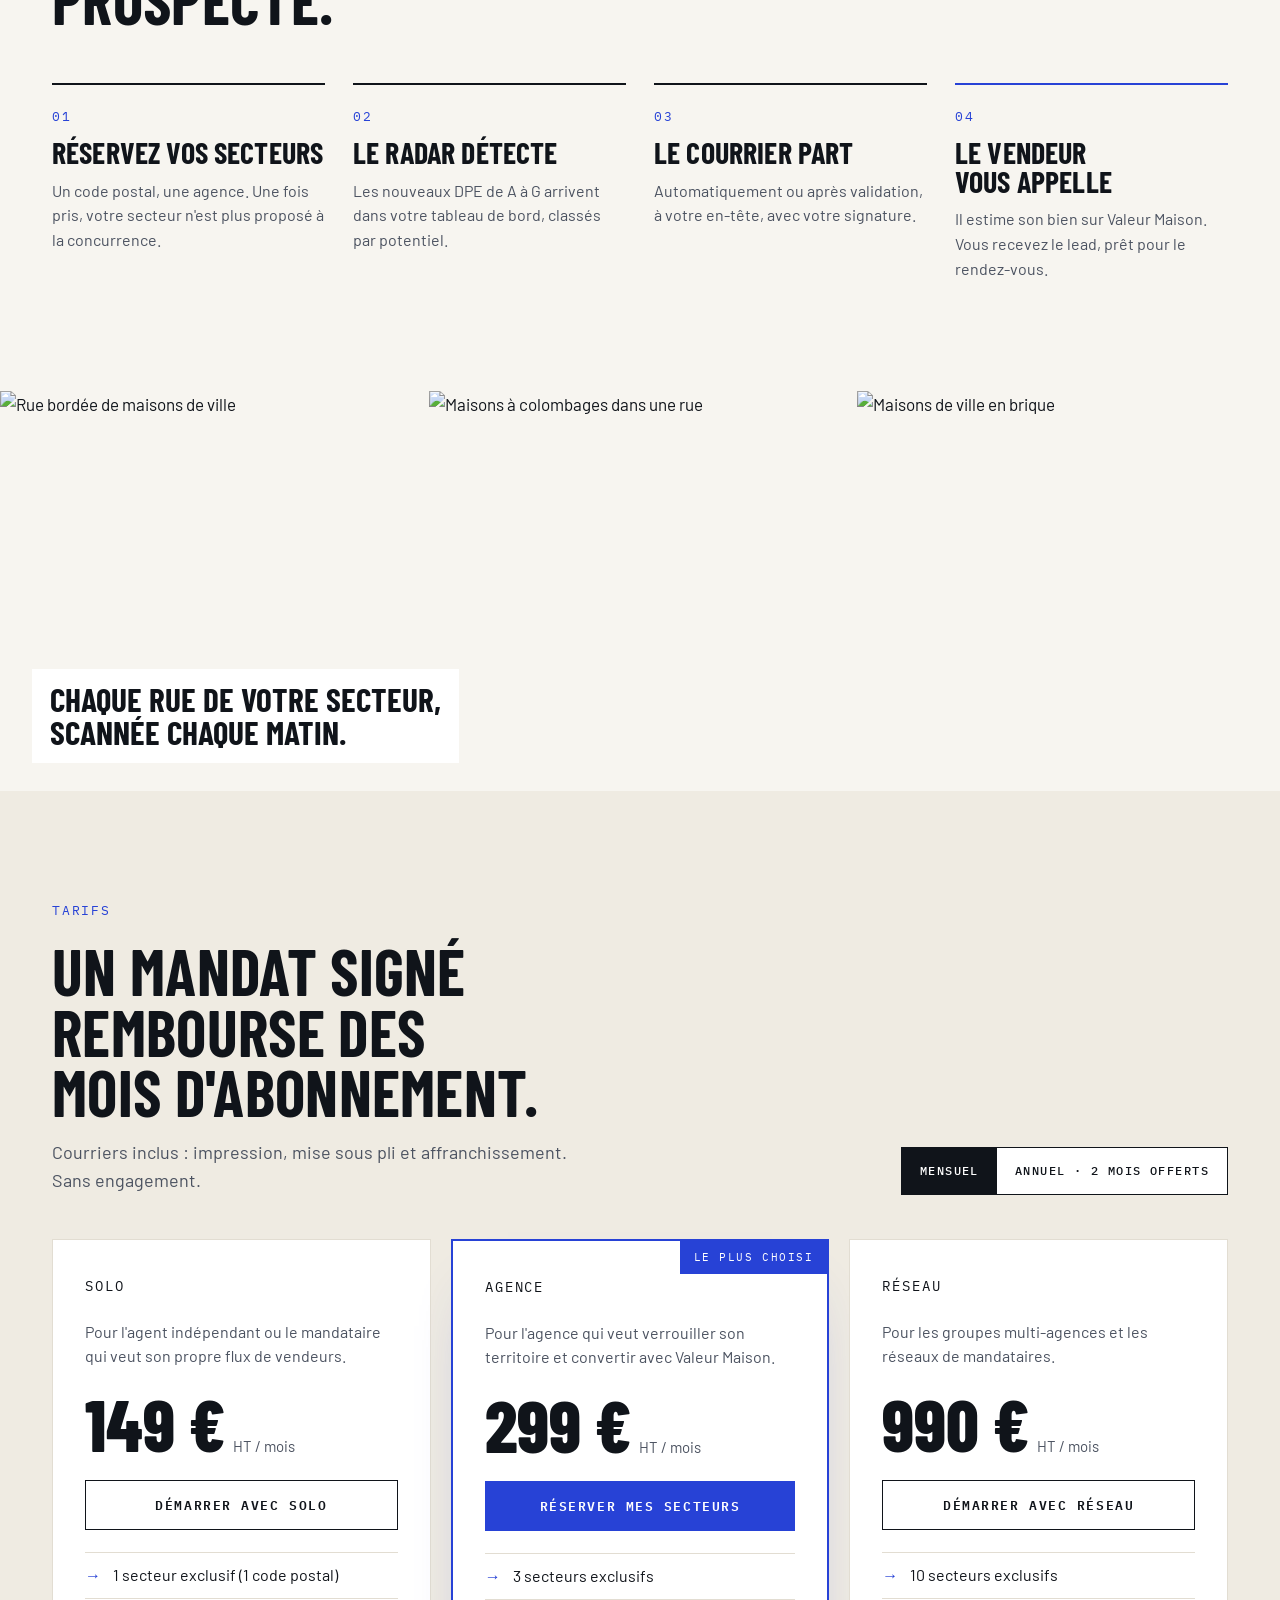
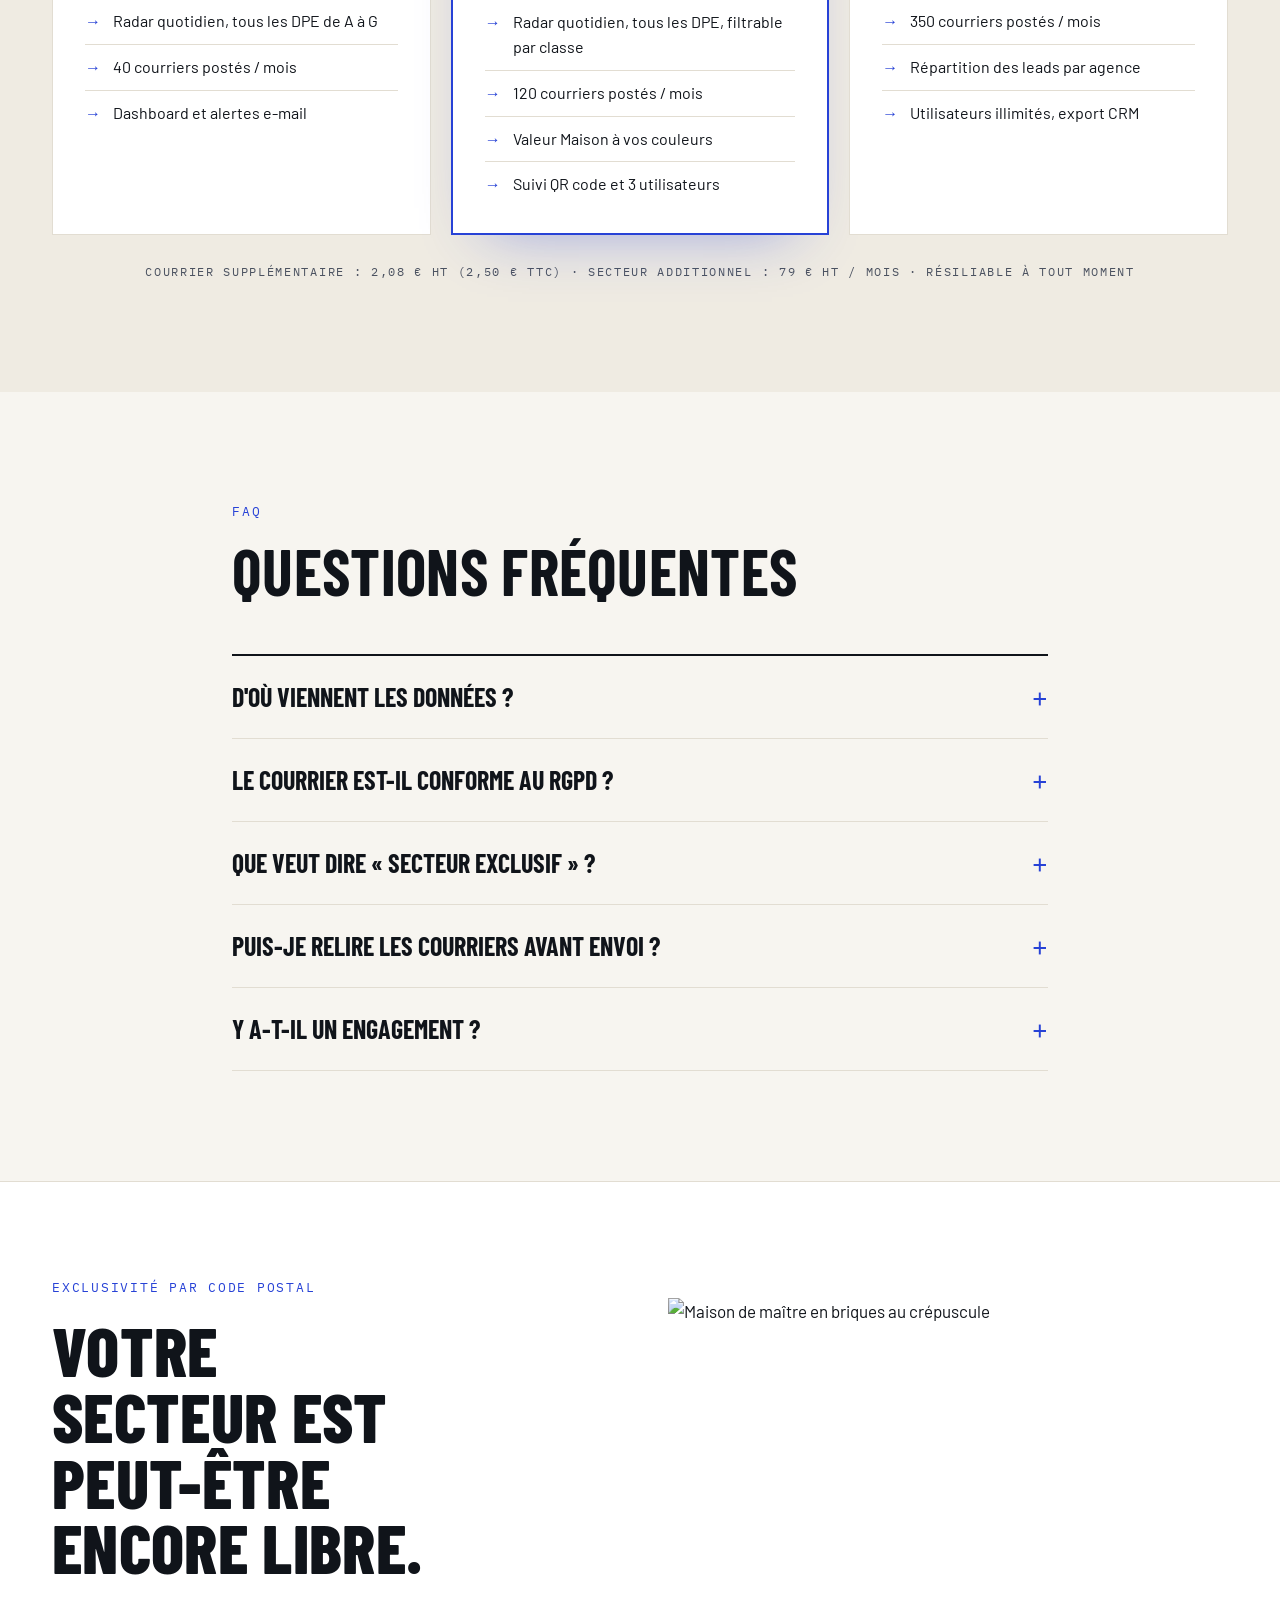
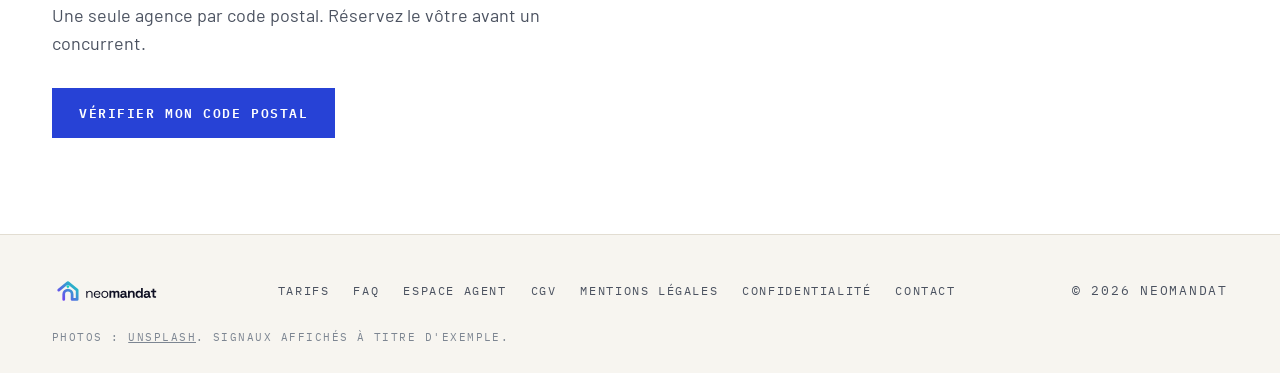
==== commit a47b318d: "Radar : tous les DPE de A à G (plus seulement F et G) Co-Authored-By: Claude Opus 5.5 <noreply@anthr" ====
--- a/index.html
+++ b/index.html
@@ -3,8 +3,8 @@
 <head>
 <meta charset="utf-8">
 <meta name="viewport" content="width=device-width, initial-scale=1">
-<title>NeoMandat — Détectez les vendeurs grâce aux DPE F et G | Prospection immobilière automatisée</title>
-<meta name="description" content="NeoMandat repère chaque jour les nouveaux DPE F et G de votre secteur, envoie un courrier à votre nom au propriétaire et transforme sa demande d'estimation en mandat. Secteur exclusif, sans engagement.">
+<title>NeoMandat — Détectez les vendeurs grâce aux nouveaux DPE | Prospection immobilière automatisée</title>
+<meta name="description" content="NeoMandat repère chaque jour tous les nouveaux DPE de votre secteur, envoie un courrier à votre nom au propriétaire et transforme sa demande d'estimation en mandat. Secteur exclusif, sans engagement.">
 <link rel="canonical" href="https://neomandat.fr/">
 <meta name="theme-color" content="#F7F5F0">
 <link rel="icon" href="/favicon.svg" type="image/svg+xml">
@@ -31,7 +31,7 @@
   "@graph": [
     {"@type": "Organization", "@id": "https://neomandat.fr/#org", "name": "NeoMandat", "url": "https://neomandat.fr/", "logo": "https://neomandat.fr/logo-512.png", "email": "julie@neomandat.fr", "areaServed": "FR"},
     {"@type": "SoftwareApplication", "name": "NeoMandat", "applicationCategory": "BusinessApplication", "operatingSystem": "Web",
-     "description": "Détection des nouveaux DPE F et G, courrier postal automatique aux propriétaires et page d'estimation pour agents immobiliers.",
+     "description": "Détection de tous les nouveaux DPE (A à G), courrier postal automatique aux propriétaires et page d'estimation pour agents immobiliers.",
      "publisher": {"@id": "https://neomandat.fr/#org"},
      "offers": [
        {"@type": "Offer", "name": "Solo", "price": "149", "priceCurrency": "EUR", "description": "1 secteur exclusif, 40 courriers par mois"},
@@ -76,7 +76,7 @@
   <div class="hero-text">
     <p class="mono kicker">Radar DPE · Courrier postal · Estimation en ligne</p>
     <h1 id="h1">Les vendeurs de demain ont déjà reçu leur DPE.</h1>
-    <p class="hero-lead">Chaque matin, NeoMandat repère les nouveaux DPE F et G de votre secteur, écrit au propriétaire à votre nom et vous livre ses demandes d'estimation.</p>
+    <p class="hero-lead">Chaque matin, NeoMandat repère tous les nouveaux DPE de votre secteur, de A à G, écrit au propriétaire à votre nom et vous livre ses demandes d'estimation.</p>
     <form class="cp-form" id="reserver" onsubmit="return reserver(event)">
       <label for="cp" class="sr-only">Code postal de votre agence</label>
       <input id="cp" name="cp" inputmode="numeric" pattern="[0-9]{5}" maxlength="5" placeholder="Code postal de votre agence" required>
@@ -122,10 +122,10 @@
 <!-- LOI -->
 <section class="band section" aria-labelledby="loi">
   <div class="container">
-    <p class="mono kicker">Loi Climat et Résilience</p>
+    <p class="mono kicker">Pourquoi le DPE</p>
     <div class="split">
-      <h2 id="loi">Un flux continu de vendeurs. Personne ne les appelle encore.</h2>
-      <p class="lead-dim">Un bailleur dont le logement sort du marché locatif a trois options : rénover, laisser vacant ou vendre. Soyez la première agence à lui écrire.</p>
+      <h2 id="loi">Un DPE neuf, c'est un propriétaire qui bouge.</h2>
+      <p class="lead-dim">Le DPE est obligatoire avant toute mise en vente ou en location. Chaque diagnostic publié par l'ADEME signale un propriétaire en train de décider, avant même la première annonce. Pour les F et G, la loi Climat ajoute une échéance. Soyez la première agence à lui écrire.</p>
     </div>
     <div class="years">
       <div class="year"><span class="lbl" style="background:#D7221F">G</span><span class="num">2025</span><p>Interdits à la location : nouveaux baux et renouvellements.</p></div>
@@ -145,8 +145,8 @@
         <img src="https://images.unsplash.com/photo-1609604967645-008302195de4?w=1200&q=70&auto=format&fit=crop" alt="Maison de maître en briques" loading="lazy">
         <div class="pillar-body">
           <p class="mono pill-tag"><b class="g">G</b>Radar DPE</p>
-          <h3>Chaque nouveau DPE F ou G de vos rues, chaque matin.</h3>
-          <p>Le radar interroge la base officielle de l'ADEME, isole les passoires thermiques de vos secteurs et prépare un courrier sobre, signé de votre agence, posté pour vous.</p>
+          <h3>Chaque nouveau DPE de vos rues, de A à G, chaque matin.</h3>
+          <p>Le radar interroge la base officielle de l'ADEME, repère chaque nouveau diagnostic de vos secteurs et prépare un courrier sobre, signé de votre agence, posté pour vous.</p>
           <ul class="ticks"><li>Filtres étiquette, surface, type de bien</li><li>Courrier imprimé, mis sous pli, affranchi</li><li>QR code unique pour mesurer chaque retour</li></ul>
         </div>
       </article>
@@ -170,7 +170,7 @@
     <h2 id="fonct-t" class="h2-dark">Vous choisissez vos rues. NeoMandat prospecte.</h2>
     <ol class="steps">
       <li><span class="mono">01</span><h3>Réservez vos secteurs</h3><p>Un code postal, une agence. Une fois pris, votre secteur n'est plus proposé à la concurrence.</p></li>
-      <li><span class="mono">02</span><h3>Le radar détecte</h3><p>Les nouveaux DPE F et G arrivent dans votre tableau de bord, classés par potentiel.</p></li>
+      <li><span class="mono">02</span><h3>Le radar détecte</h3><p>Les nouveaux DPE de A à G arrivent dans votre tableau de bord, classés par potentiel.</p></li>
       <li><span class="mono">03</span><h3>Le courrier part</h3><p>Automatiquement ou après validation, à votre en-tête, avec votre signature.</p></li>
       <li><span class="mono">04</span><h3>Le vendeur vous appelle</h3><p>Il estime son bien sur Valeur Maison. Vous recevez le lead, prêt pour le rendez-vous.</p></li>
     </ol>
@@ -206,7 +206,7 @@
         <p class="price"><span data-m="149" data-y="1490">149 €</span><small>HT / mois</small></p>
         <p class="billed mono" hidden>Facturé 1 490 € HT / an</p>
         <a class="btn btn-ink-line" href="https://neo-dpe-mandat-local.lovable.app/inscription?formule=solo">Démarrer avec Solo</a>
-        <ul class="ticks ticks-ink"><li>1 secteur exclusif (1 code postal)</li><li>Radar DPE F et G quotidien</li><li>40 courriers postés / mois</li><li>Dashboard et alertes e-mail</li></ul>
+        <ul class="ticks ticks-ink"><li>1 secteur exclusif (1 code postal)</li><li>Radar quotidien, tous les DPE de A à G</li><li>40 courriers postés / mois</li><li>Dashboard et alertes e-mail</li></ul>
       </article>
       <article class="plan featured">
         <span class="badge mono">Le plus choisi</span>
@@ -215,7 +215,7 @@
         <p class="price"><span data-m="299" data-y="2990">299 €</span><small>HT / mois</small></p>
         <p class="billed mono" hidden>Facturé 2 990 € HT / an</p>
         <a class="btn btn-solid" href="https://neo-dpe-mandat-local.lovable.app/inscription?formule=agence">Réserver mes secteurs</a>
-        <ul class="ticks"><li>3 secteurs exclusifs</li><li>Radar DPE F, G et E en option</li><li>120 courriers postés / mois</li><li>Valeur Maison à vos couleurs</li><li>Suivi QR code et 3 utilisateurs</li></ul>
+        <ul class="ticks"><li>3 secteurs exclusifs</li><li>Radar quotidien, tous les DPE, filtrable par classe</li><li>120 courriers postés / mois</li><li>Valeur Maison à vos couleurs</li><li>Suivi QR code et 3 utilisateurs</li></ul>
       </article>
       <article class="plan">
         <p class="mono plan-name">Réseau</p>
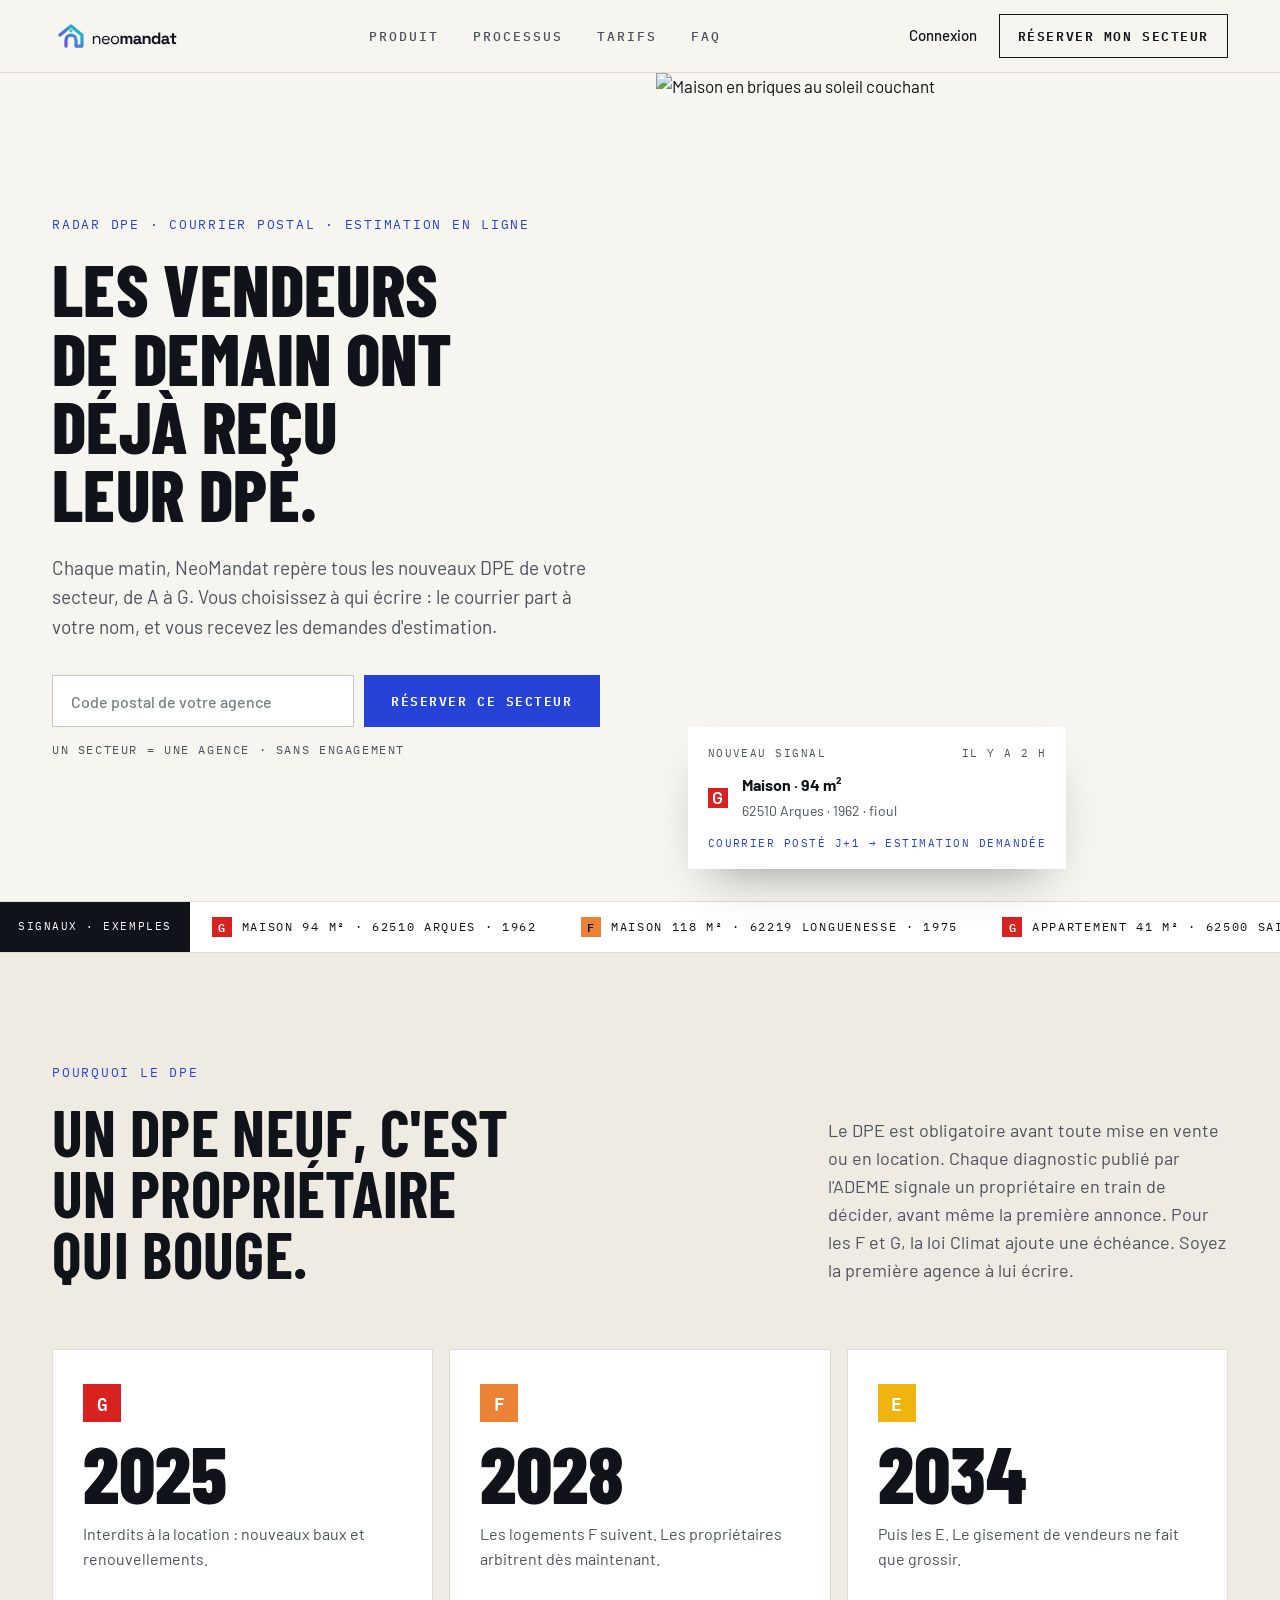
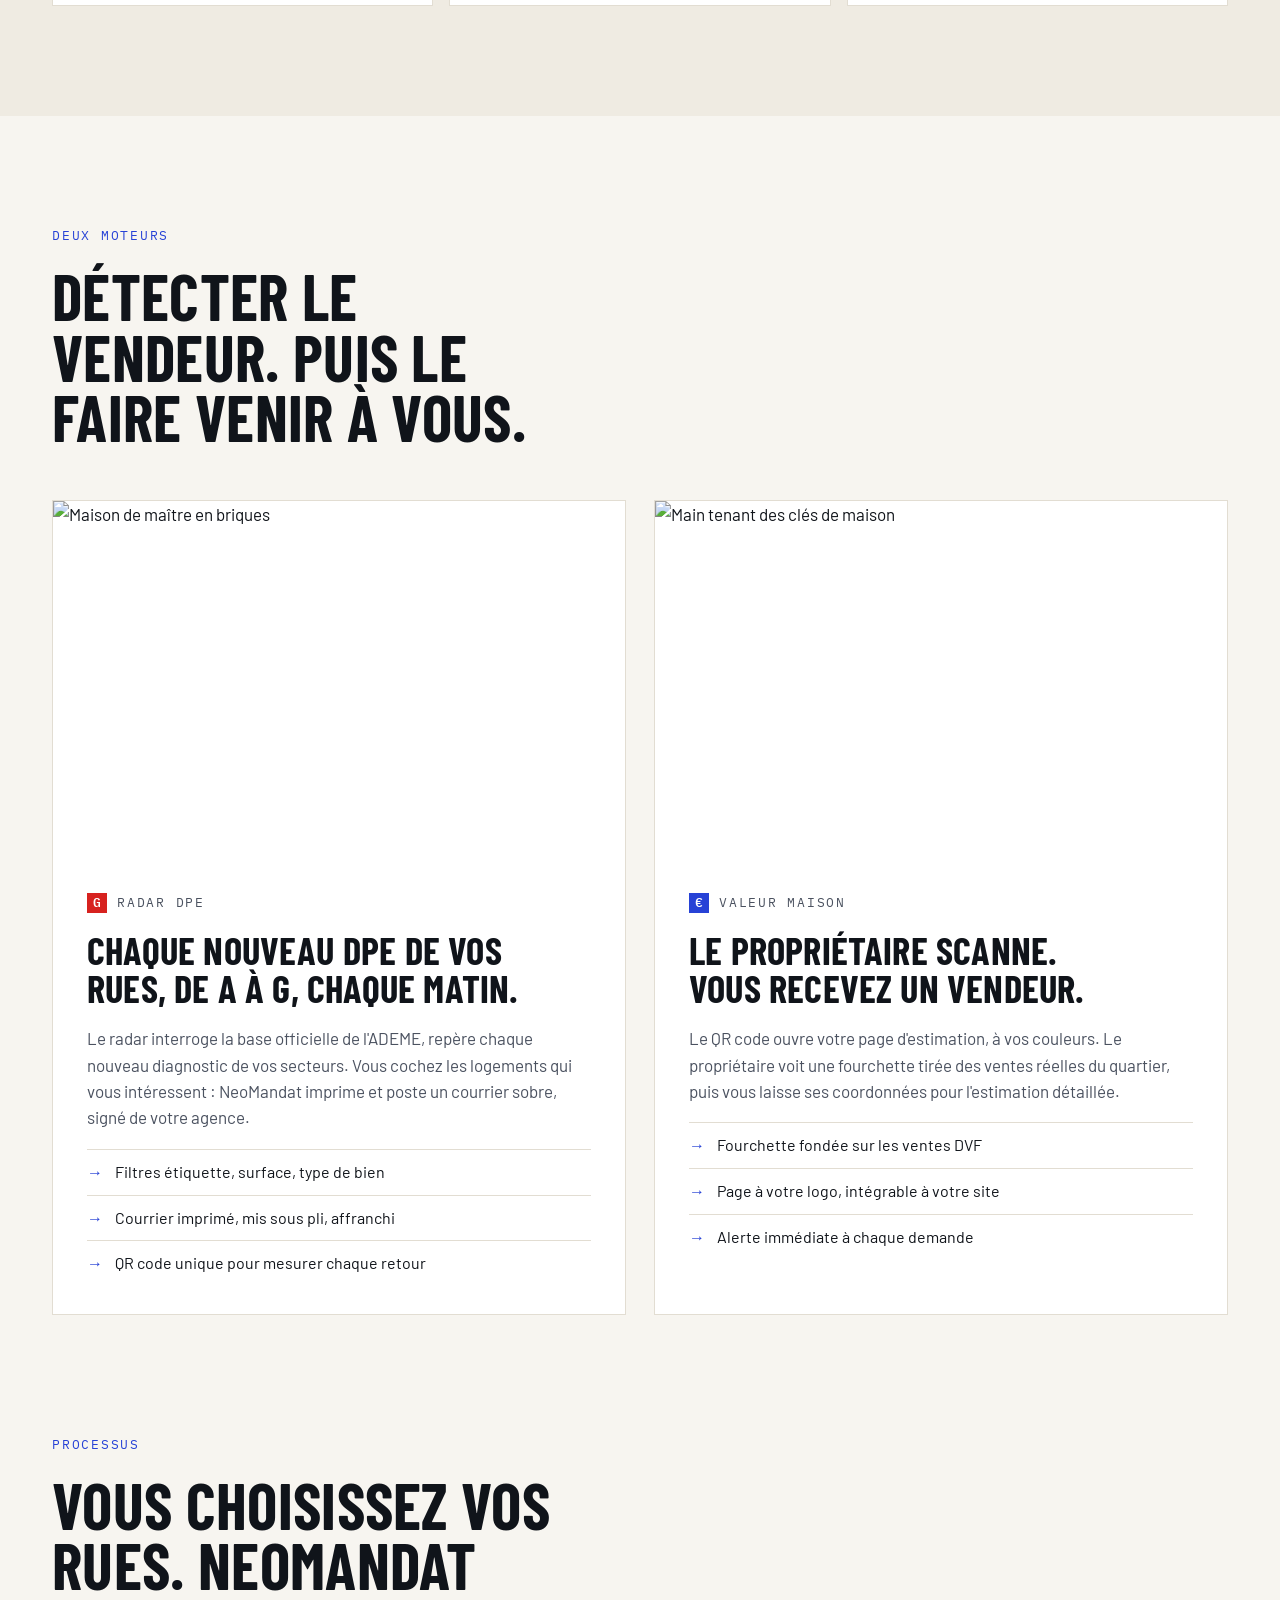
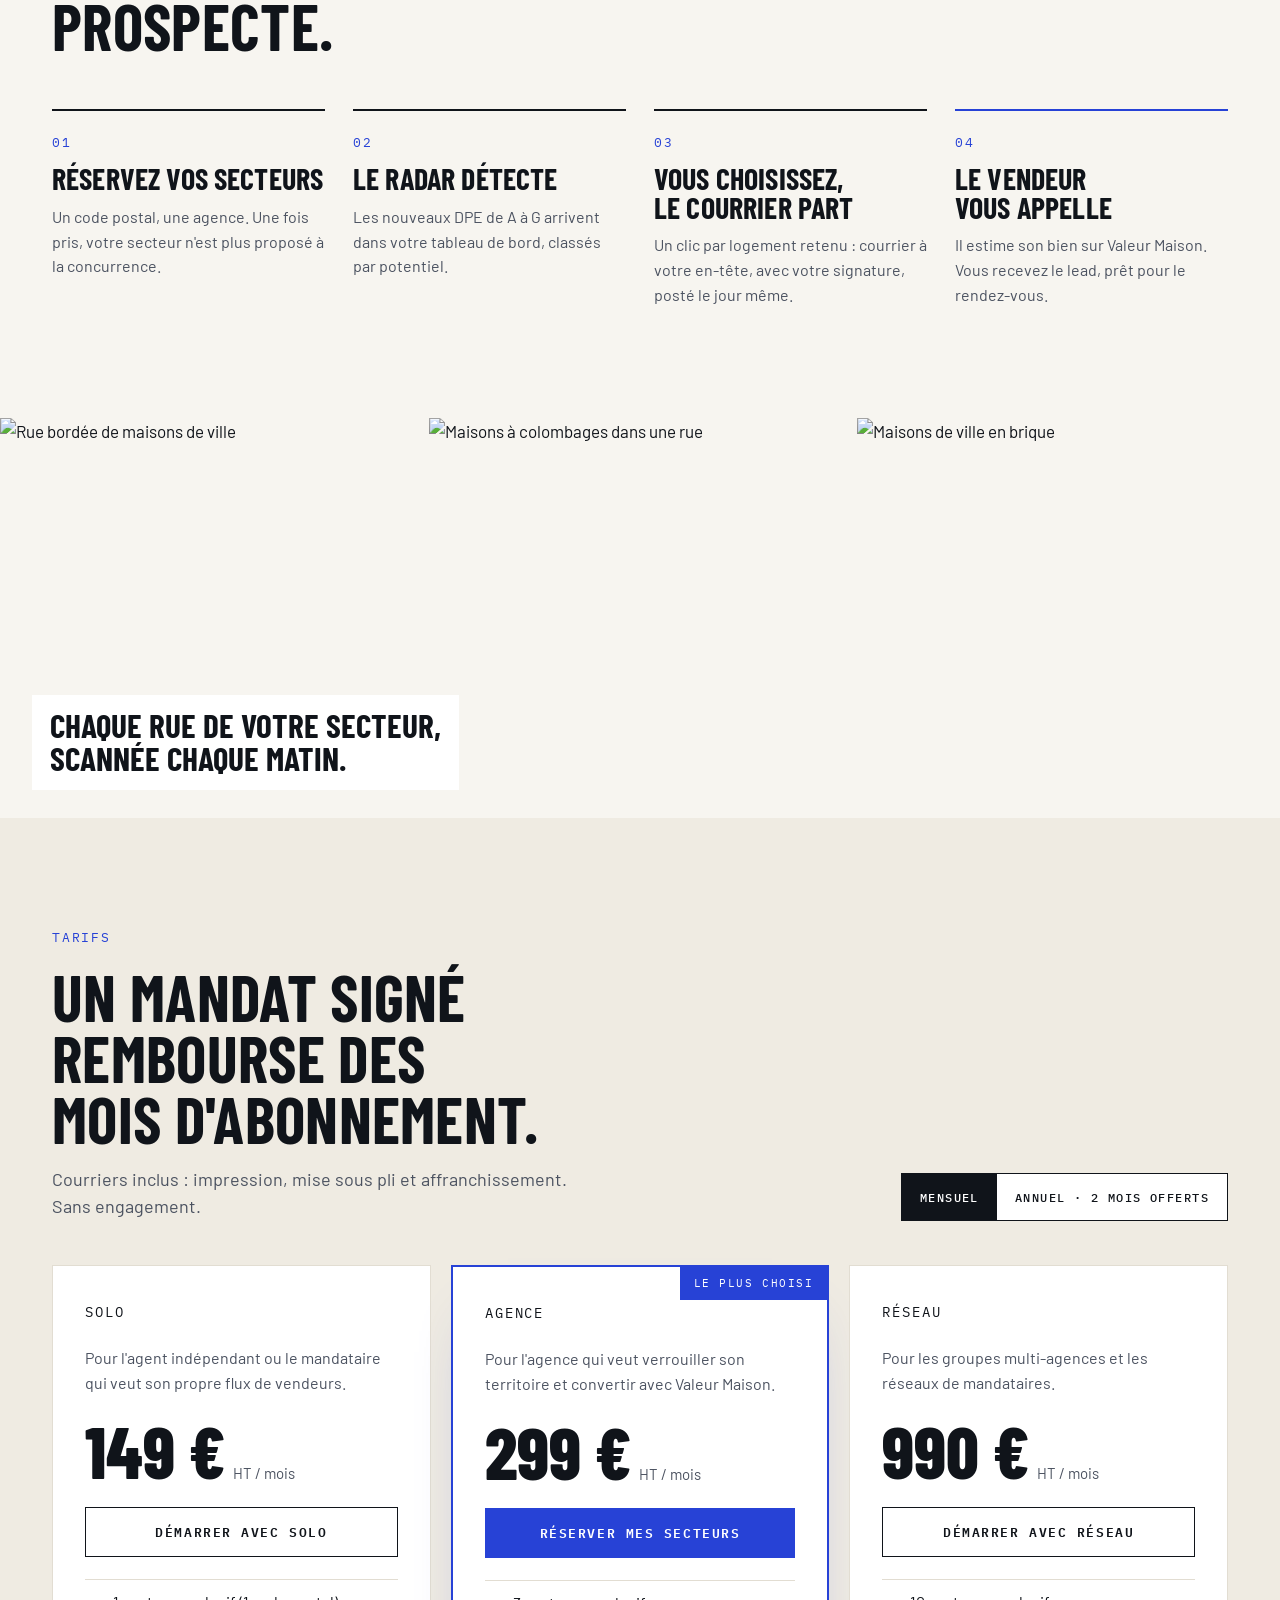
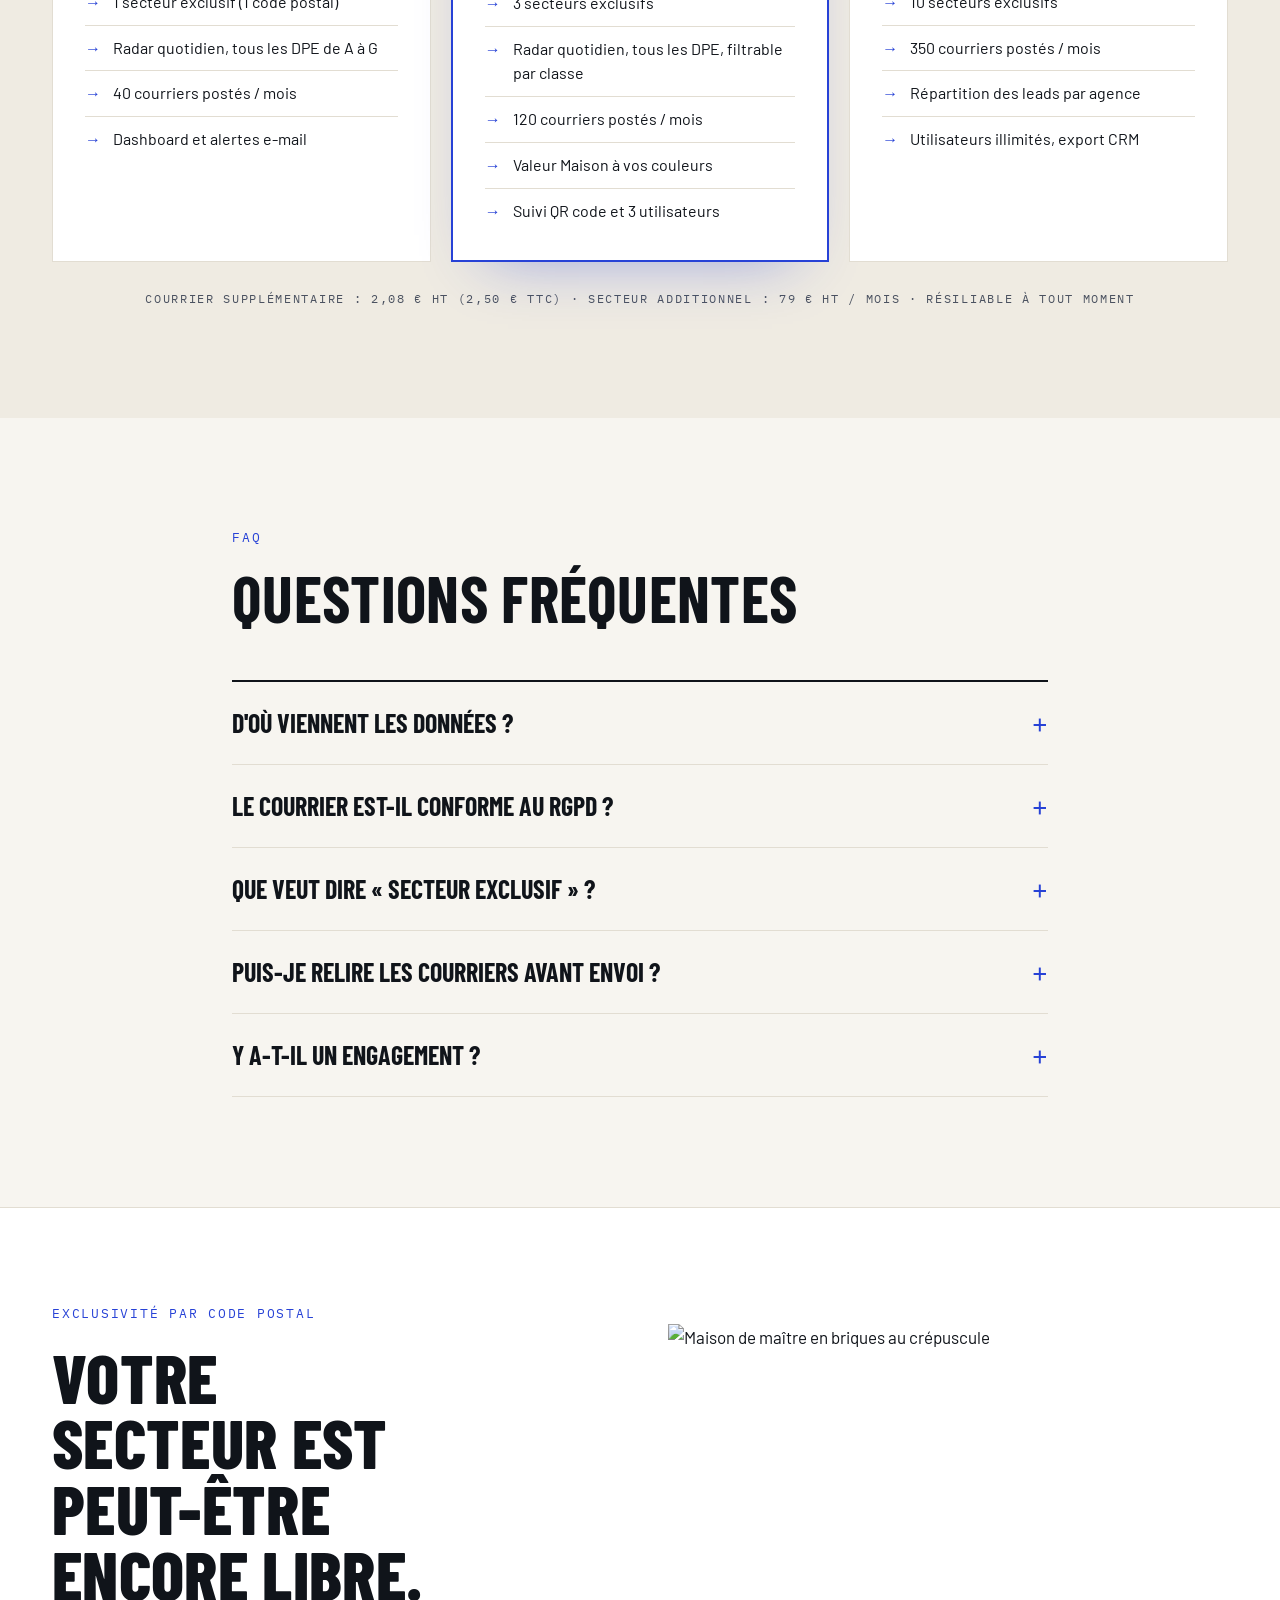
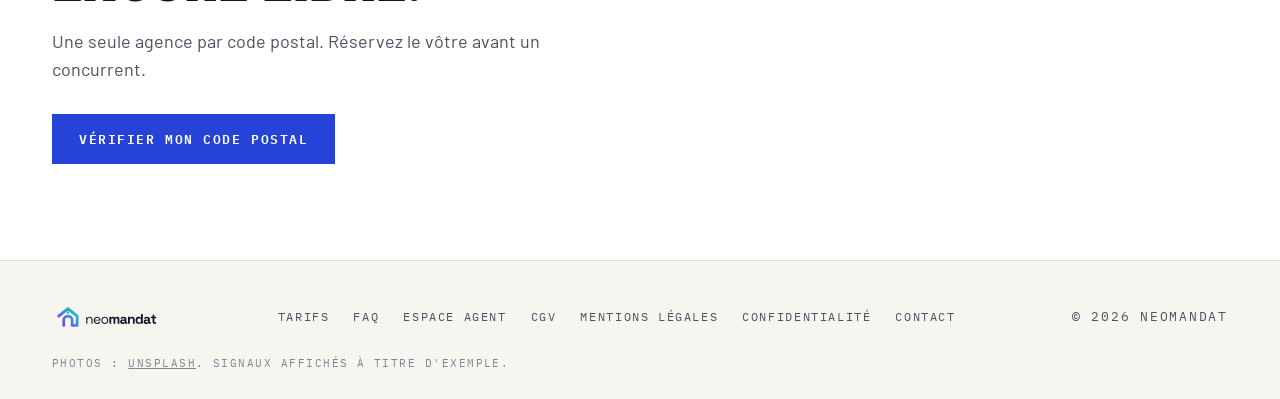
==== commit 83d62981: "Site + CGV : tous les DPE (A à G), l'agent choisit à qui écrire (plus d'envoi automatique annoncé) C" ====
--- a/index.html
+++ b/index.html
@@ -15,7 +15,7 @@
 <meta property="og:locale" content="fr_FR">
 <meta property="og:site_name" content="NeoMandat">
 <meta property="og:title" content="NeoMandat — Les vendeurs de demain ont déjà reçu leur DPE">
-<meta property="og:description" content="Radar DPE + courrier postal automatique + estimation en ligne : la prospection vendeurs des agents immobiliers, en pilote automatique.">
+<meta property="og:description" content="Radar de tous les nouveaux DPE + courrier postal à votre nom + estimation en ligne : la prospection vendeurs des agents immobiliers, sans y passer vos journées.">
 <meta property="og:url" content="https://neomandat.fr/">
 <meta property="og:image" content="https://neomandat.fr/og.png">
 <meta name="twitter:card" content="summary_large_image">
@@ -31,7 +31,7 @@
   "@graph": [
     {"@type": "Organization", "@id": "https://neomandat.fr/#org", "name": "NeoMandat", "url": "https://neomandat.fr/", "logo": "https://neomandat.fr/logo-512.png", "email": "julie@neomandat.fr", "areaServed": "FR"},
     {"@type": "SoftwareApplication", "name": "NeoMandat", "applicationCategory": "BusinessApplication", "operatingSystem": "Web",
-     "description": "Détection de tous les nouveaux DPE (A à G), courrier postal automatique aux propriétaires et page d'estimation pour agents immobiliers.",
+     "description": "Détection de tous les nouveaux DPE (A à G), courrier postal aux propriétaires choisis par l'agent et page d'estimation pour agents immobiliers.",
      "publisher": {"@id": "https://neomandat.fr/#org"},
      "offers": [
        {"@type": "Offer", "name": "Solo", "price": "149", "priceCurrency": "EUR", "description": "1 secteur exclusif, 40 courriers par mois"},
@@ -42,7 +42,7 @@
       {"@type": "Question", "name": "D'où viennent les données ?", "acceptedAnswer": {"@type": "Answer", "text": "Les DPE proviennent de la base publique de l'ADEME. Les estimations Valeur Maison s'appuient sur les transactions publiées dans DVF (Demandes de valeurs foncières)."}},
       {"@type": "Question", "name": "Le courrier est-il conforme au RGPD ?", "acceptedAnswer": {"@type": "Answer", "text": "Le courrier est adressé au propriétaire de l'adresse du logement, sans nom. Chaque envoi comporte une mention d'opposition et les adresses opposées sont exclues définitivement."}},
       {"@type": "Question", "name": "Que veut dire secteur exclusif ?", "acceptedAnswer": {"@type": "Answer", "text": "Tant que votre abonnement est actif, aucune autre agence ne reçoit les signaux de vos codes postaux."}},
-      {"@type": "Question", "name": "Puis-je relire les courriers avant envoi ?", "acceptedAnswer": {"@type": "Answer", "text": "Oui. Envoi automatique ou validation manuelle, signal par signal. Le modèle de lettre est personnalisable."}},
+      {"@type": "Question", "name": "Puis-je relire les courriers avant envoi ?", "acceptedAnswer": {"@type": "Answer", "text": "Oui. Aucun courrier ne part sans votre accord : vous choisissez, logement par logement, à qui écrire. Le modèle de lettre est à votre en-tête."}},
       {"@type": "Question", "name": "Y a-t-il un engagement ?", "acceptedAnswer": {"@type": "Answer", "text": "Aucun. L'abonnement mensuel se résilie à tout moment ; l'annuel offre deux mois."}}
     ]}
   ]
@@ -76,7 +76,7 @@
   <div class="hero-text">
     <p class="mono kicker">Radar DPE · Courrier postal · Estimation en ligne</p>
     <h1 id="h1">Les vendeurs de demain ont déjà reçu leur DPE.</h1>
-    <p class="hero-lead">Chaque matin, NeoMandat repère tous les nouveaux DPE de votre secteur, de A à G, écrit au propriétaire à votre nom et vous livre ses demandes d'estimation.</p>
+    <p class="hero-lead">Chaque matin, NeoMandat repère tous les nouveaux DPE de votre secteur, de A à G. Vous choisissez à qui écrire : le courrier part à votre nom, et vous recevez les demandes d'estimation.</p>
     <form class="cp-form" id="reserver" onsubmit="return reserver(event)">
       <label for="cp" class="sr-only">Code postal de votre agence</label>
       <input id="cp" name="cp" inputmode="numeric" pattern="[0-9]{5}" maxlength="5" placeholder="Code postal de votre agence" required>
@@ -146,7 +146,7 @@
         <div class="pillar-body">
           <p class="mono pill-tag"><b class="g">G</b>Radar DPE</p>
           <h3>Chaque nouveau DPE de vos rues, de A à G, chaque matin.</h3>
-          <p>Le radar interroge la base officielle de l'ADEME, repère chaque nouveau diagnostic de vos secteurs et prépare un courrier sobre, signé de votre agence, posté pour vous.</p>
+          <p>Le radar interroge la base officielle de l'ADEME, repère chaque nouveau diagnostic de vos secteurs. Vous cochez les logements qui vous intéressent : NeoMandat imprime et poste un courrier sobre, signé de votre agence.</p>
           <ul class="ticks"><li>Filtres étiquette, surface, type de bien</li><li>Courrier imprimé, mis sous pli, affranchi</li><li>QR code unique pour mesurer chaque retour</li></ul>
         </div>
       </article>
@@ -171,7 +171,7 @@
     <ol class="steps">
       <li><span class="mono">01</span><h3>Réservez vos secteurs</h3><p>Un code postal, une agence. Une fois pris, votre secteur n'est plus proposé à la concurrence.</p></li>
       <li><span class="mono">02</span><h3>Le radar détecte</h3><p>Les nouveaux DPE de A à G arrivent dans votre tableau de bord, classés par potentiel.</p></li>
-      <li><span class="mono">03</span><h3>Le courrier part</h3><p>Automatiquement ou après validation, à votre en-tête, avec votre signature.</p></li>
+      <li><span class="mono">03</span><h3>Vous choisissez, le courrier part</h3><p>Un clic par logement retenu : courrier à votre en-tête, avec votre signature, posté le jour même.</p></li>
       <li><span class="mono">04</span><h3>Le vendeur vous appelle</h3><p>Il estime son bien sur Valeur Maison. Vous recevez le lead, prêt pour le rendez-vous.</p></li>
     </ol>
   </div>
@@ -239,7 +239,7 @@
       <details><summary>D'où viennent les données ?</summary><p>Les DPE proviennent de la base publique de l'ADEME, mise à jour en continu. Les estimations Valeur Maison s'appuient sur les transactions publiées dans DVF (Demandes de valeurs foncières).</p></details>
       <details><summary>Le courrier est-il conforme au RGPD ?</summary><p>Le courrier est adressé « au propriétaire » de l'adresse du logement, sans nom. Chaque envoi comporte une mention d'opposition, et les adresses opposées sont exclues définitivement.</p></details>
       <details><summary>Que veut dire « secteur exclusif » ?</summary><p>Tant que votre abonnement est actif, aucune autre agence ne reçoit les signaux de vos codes postaux. Premier arrivé, premier servi.</p></details>
-      <details><summary>Puis-je relire les courriers avant envoi ?</summary><p>Oui. Choisissez l'envoi automatique ou la validation manuelle, signal par signal, depuis le dashboard. Le modèle de lettre est personnalisable.</p></details>
+      <details><summary>Puis-je relire les courriers avant envoi ?</summary><p>Oui. Aucun courrier ne part sans votre accord : chaque matin, vous choisissez dans votre tableau de bord, logement par logement, à qui écrire. Le modèle de lettre est à votre en-tête.</p></details>
       <details><summary>Y a-t-il un engagement ?</summary><p>Aucun. L'abonnement mensuel se résilie à tout moment. L'annuel vous fait économiser deux mois.</p></details>
     </div>
   </div>
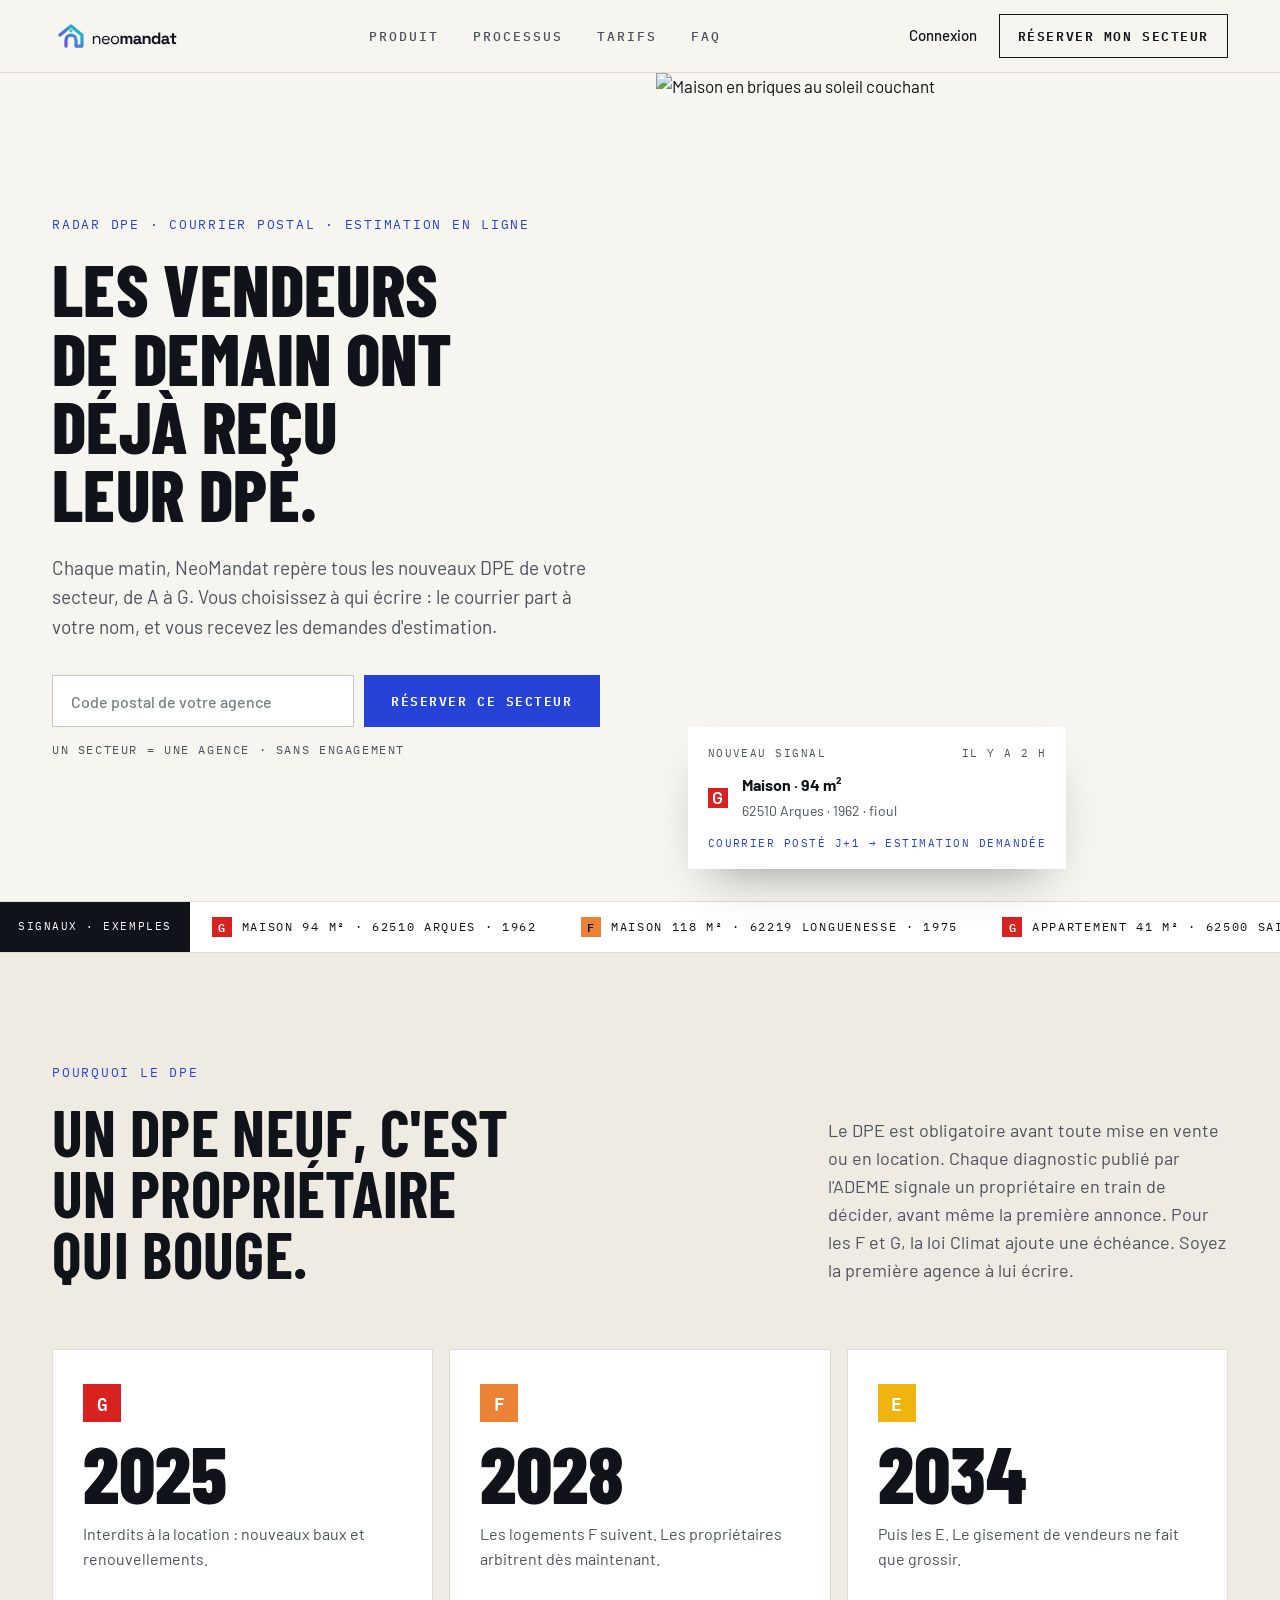
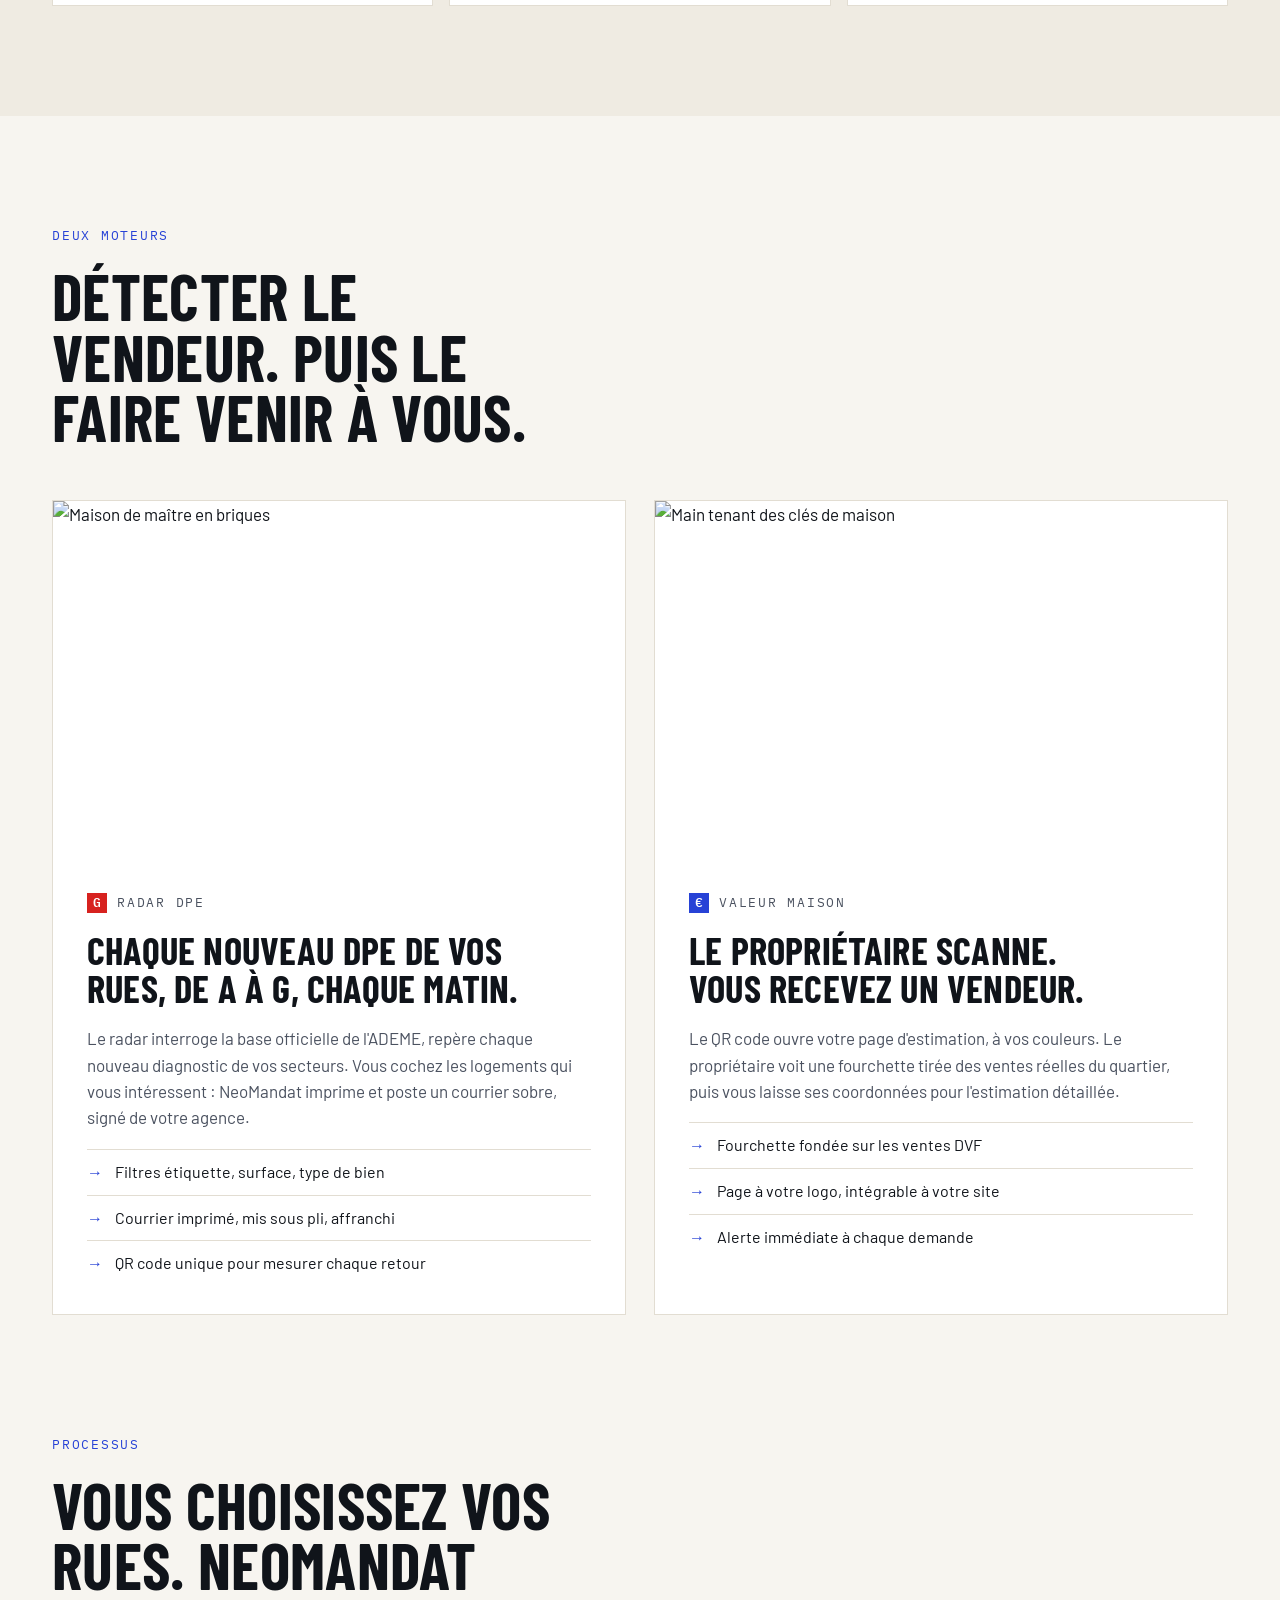
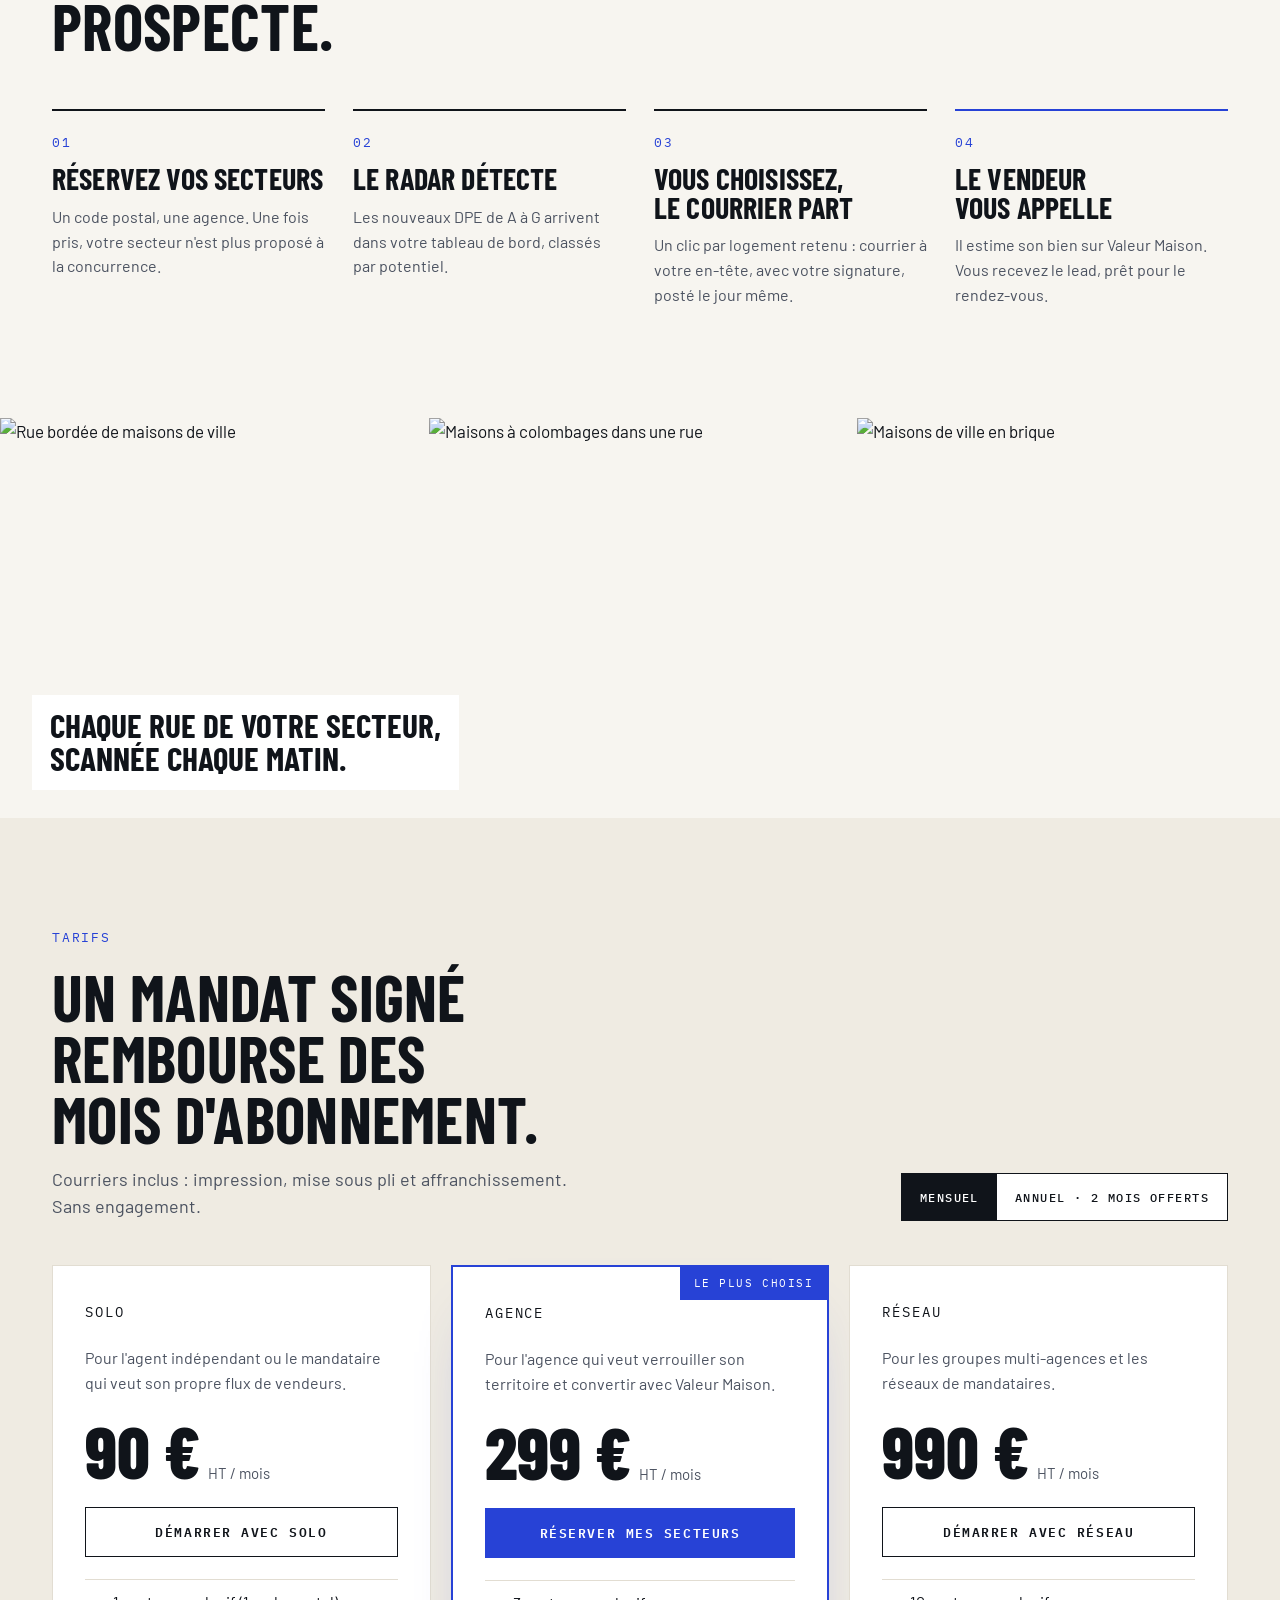
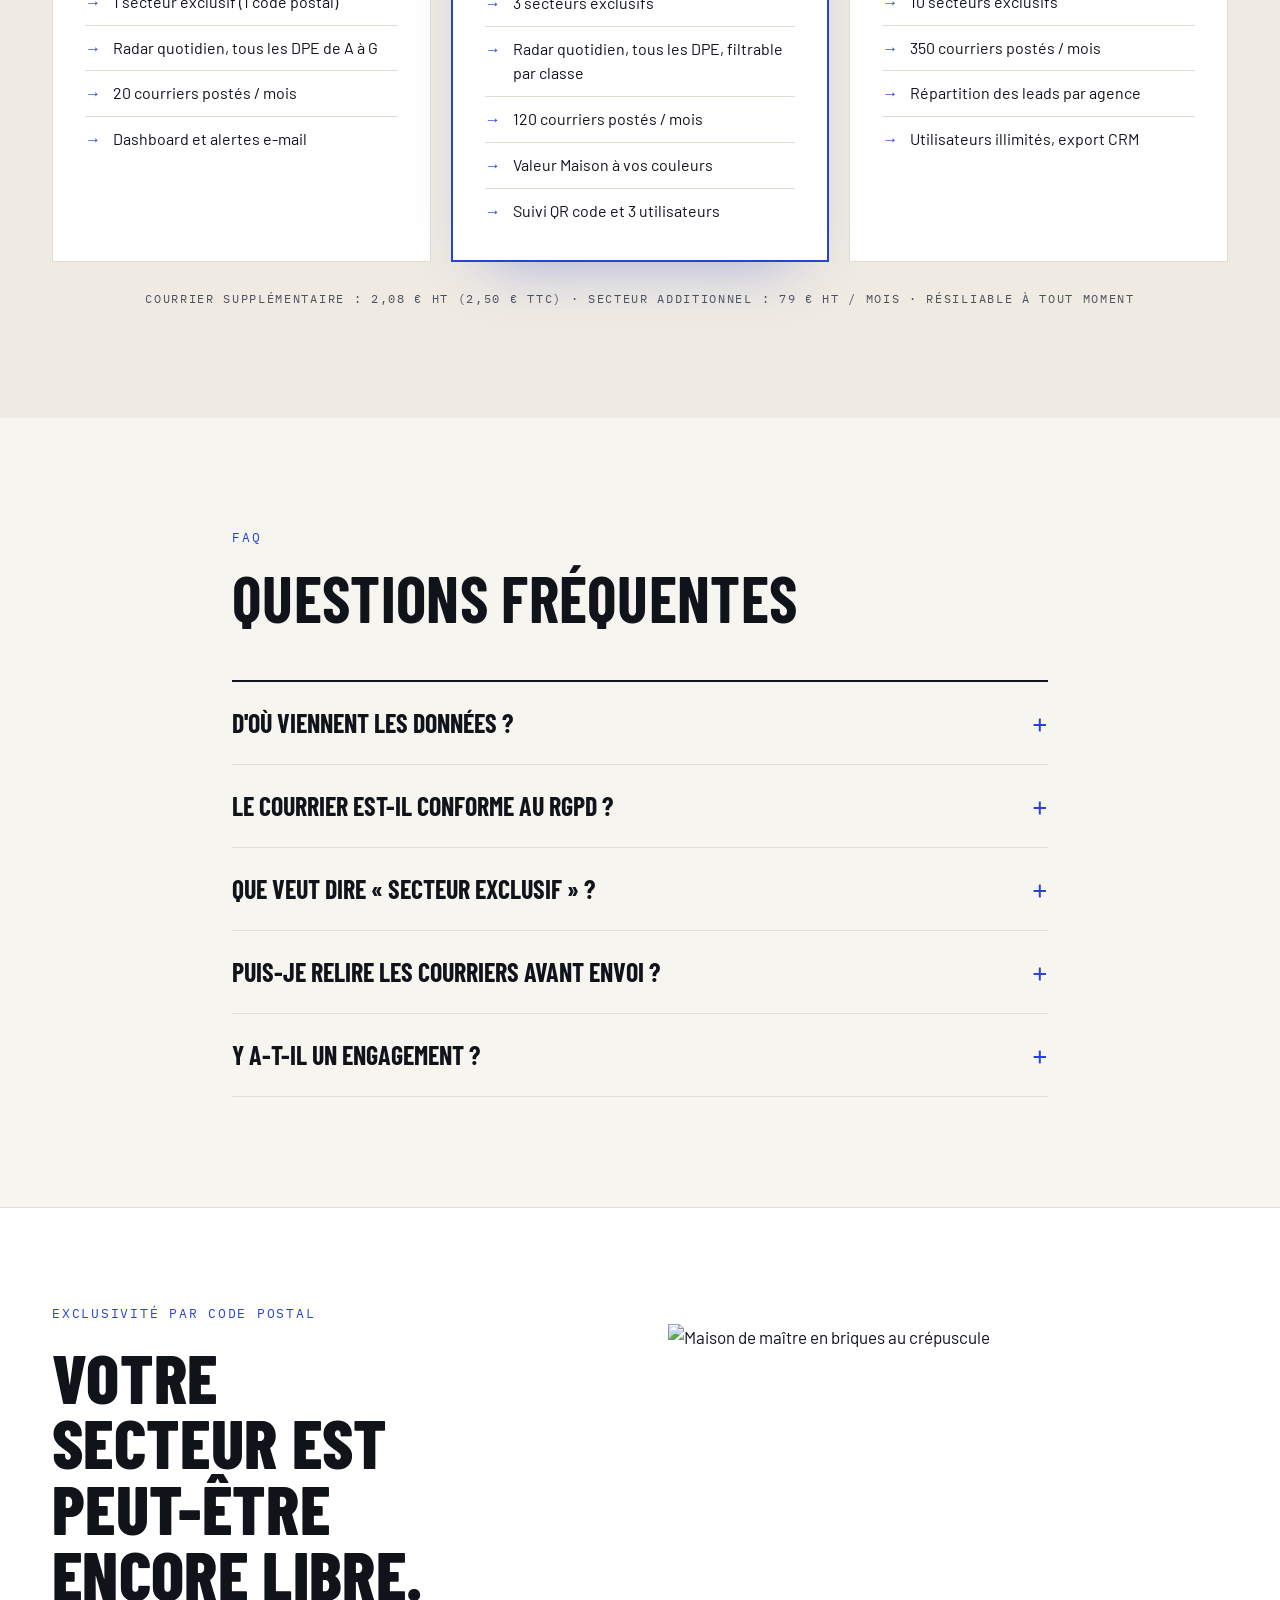
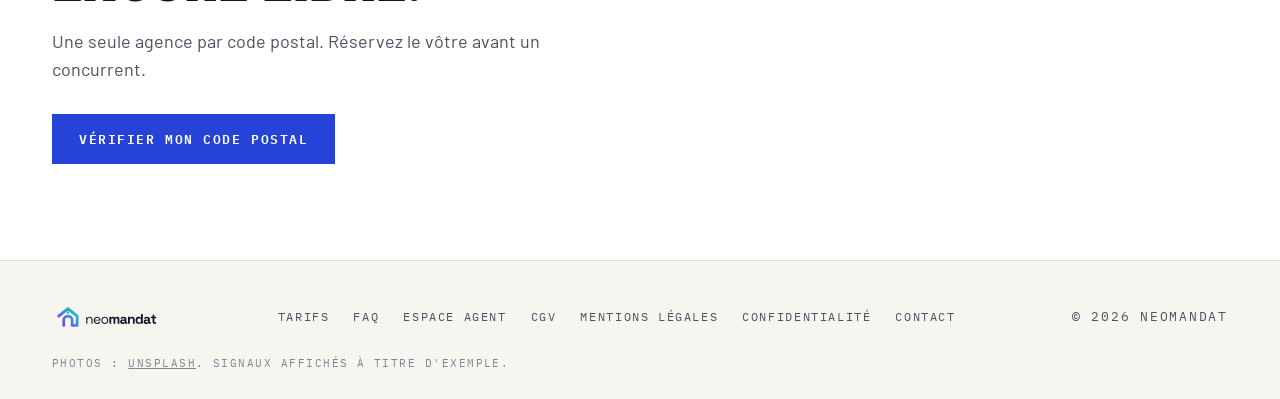
==== commit c63f6308: "Solo : 90 € HT / mois, 20 courriers (900 € / an) ; correctif Réseau annuel 9 900 € Co-Authored-By: C" ====
--- a/index.html
+++ b/index.html
@@ -34,7 +34,7 @@
      "description": "Détection de tous les nouveaux DPE (A à G), courrier postal aux propriétaires choisis par l'agent et page d'estimation pour agents immobiliers.",
      "publisher": {"@id": "https://neomandat.fr/#org"},
      "offers": [
-       {"@type": "Offer", "name": "Solo", "price": "149", "priceCurrency": "EUR", "description": "1 secteur exclusif, 40 courriers par mois"},
+       {"@type": "Offer", "name": "Solo", "price": "90", "priceCurrency": "EUR", "description": "1 secteur exclusif, 20 courriers par mois"},
        {"@type": "Offer", "name": "Agence", "price": "299", "priceCurrency": "EUR", "description": "3 secteurs exclusifs, 120 courriers par mois, Valeur Maison"},
        {"@type": "Offer", "name": "Réseau", "price": "990", "priceCurrency": "EUR", "description": "10 secteurs exclusifs, 350 courriers par mois"}
      ]},
@@ -203,10 +203,10 @@
       <article class="plan">
         <p class="mono plan-name">Solo</p>
         <p class="plan-desc">Pour l'agent indépendant ou le mandataire qui veut son propre flux de vendeurs.</p>
-        <p class="price"><span data-m="149" data-y="1490">149 €</span><small>HT / mois</small></p>
-        <p class="billed mono" hidden>Facturé 1 490 € HT / an</p>
+        <p class="price"><span data-m="90" data-y="900">90 €</span><small>HT / mois</small></p>
+        <p class="billed mono" hidden>Facturé 900 € HT / an</p>
         <a class="btn btn-ink-line" href="https://neo-dpe-mandat-local.lovable.app/inscription?formule=solo">Démarrer avec Solo</a>
-        <ul class="ticks ticks-ink"><li>1 secteur exclusif (1 code postal)</li><li>Radar quotidien, tous les DPE de A à G</li><li>40 courriers postés / mois</li><li>Dashboard et alertes e-mail</li></ul>
+        <ul class="ticks ticks-ink"><li>1 secteur exclusif (1 code postal)</li><li>Radar quotidien, tous les DPE de A à G</li><li>20 courriers postés / mois</li><li>Dashboard et alertes e-mail</li></ul>
       </article>
       <article class="plan featured">
         <span class="badge mono">Le plus choisi</span>
@@ -221,7 +221,7 @@
         <p class="mono plan-name">Réseau</p>
         <p class="plan-desc">Pour les groupes multi-agences et les réseaux de mandataires.</p>
         <p class="price"><span data-m="990" data-y="9900">990 €</span><small>HT / mois</small></p>
-        <p class="billed mono" hidden>Facturé 5 900 € HT / an</p>
+        <p class="billed mono" hidden>Facturé 9 900 € HT / an</p>
         <a class="btn btn-ink-line" href="https://neo-dpe-mandat-local.lovable.app/inscription?formule=reseau">Démarrer avec Réseau</a>
         <ul class="ticks ticks-ink"><li>10 secteurs exclusifs</li><li>350 courriers postés / mois</li><li>Répartition des leads par agence</li><li>Utilisateurs illimités, export CRM</li></ul>
       </article>
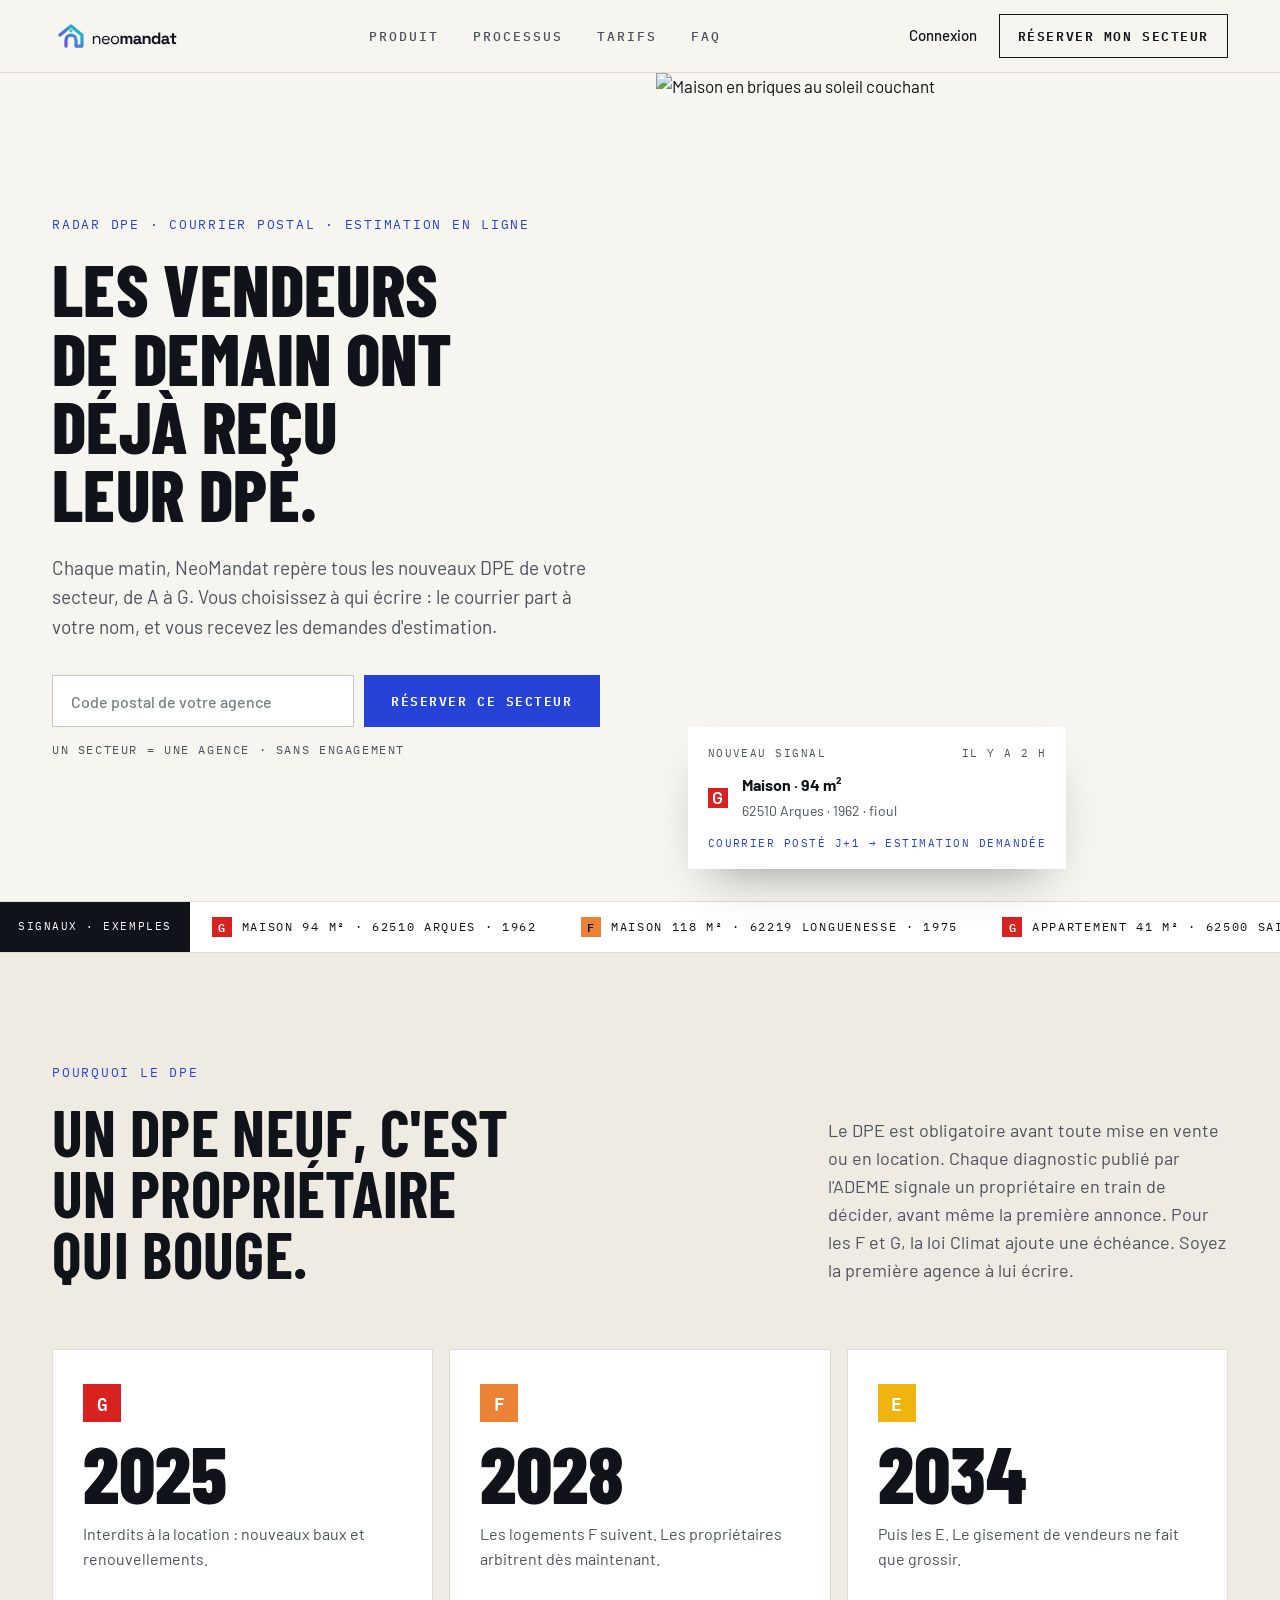
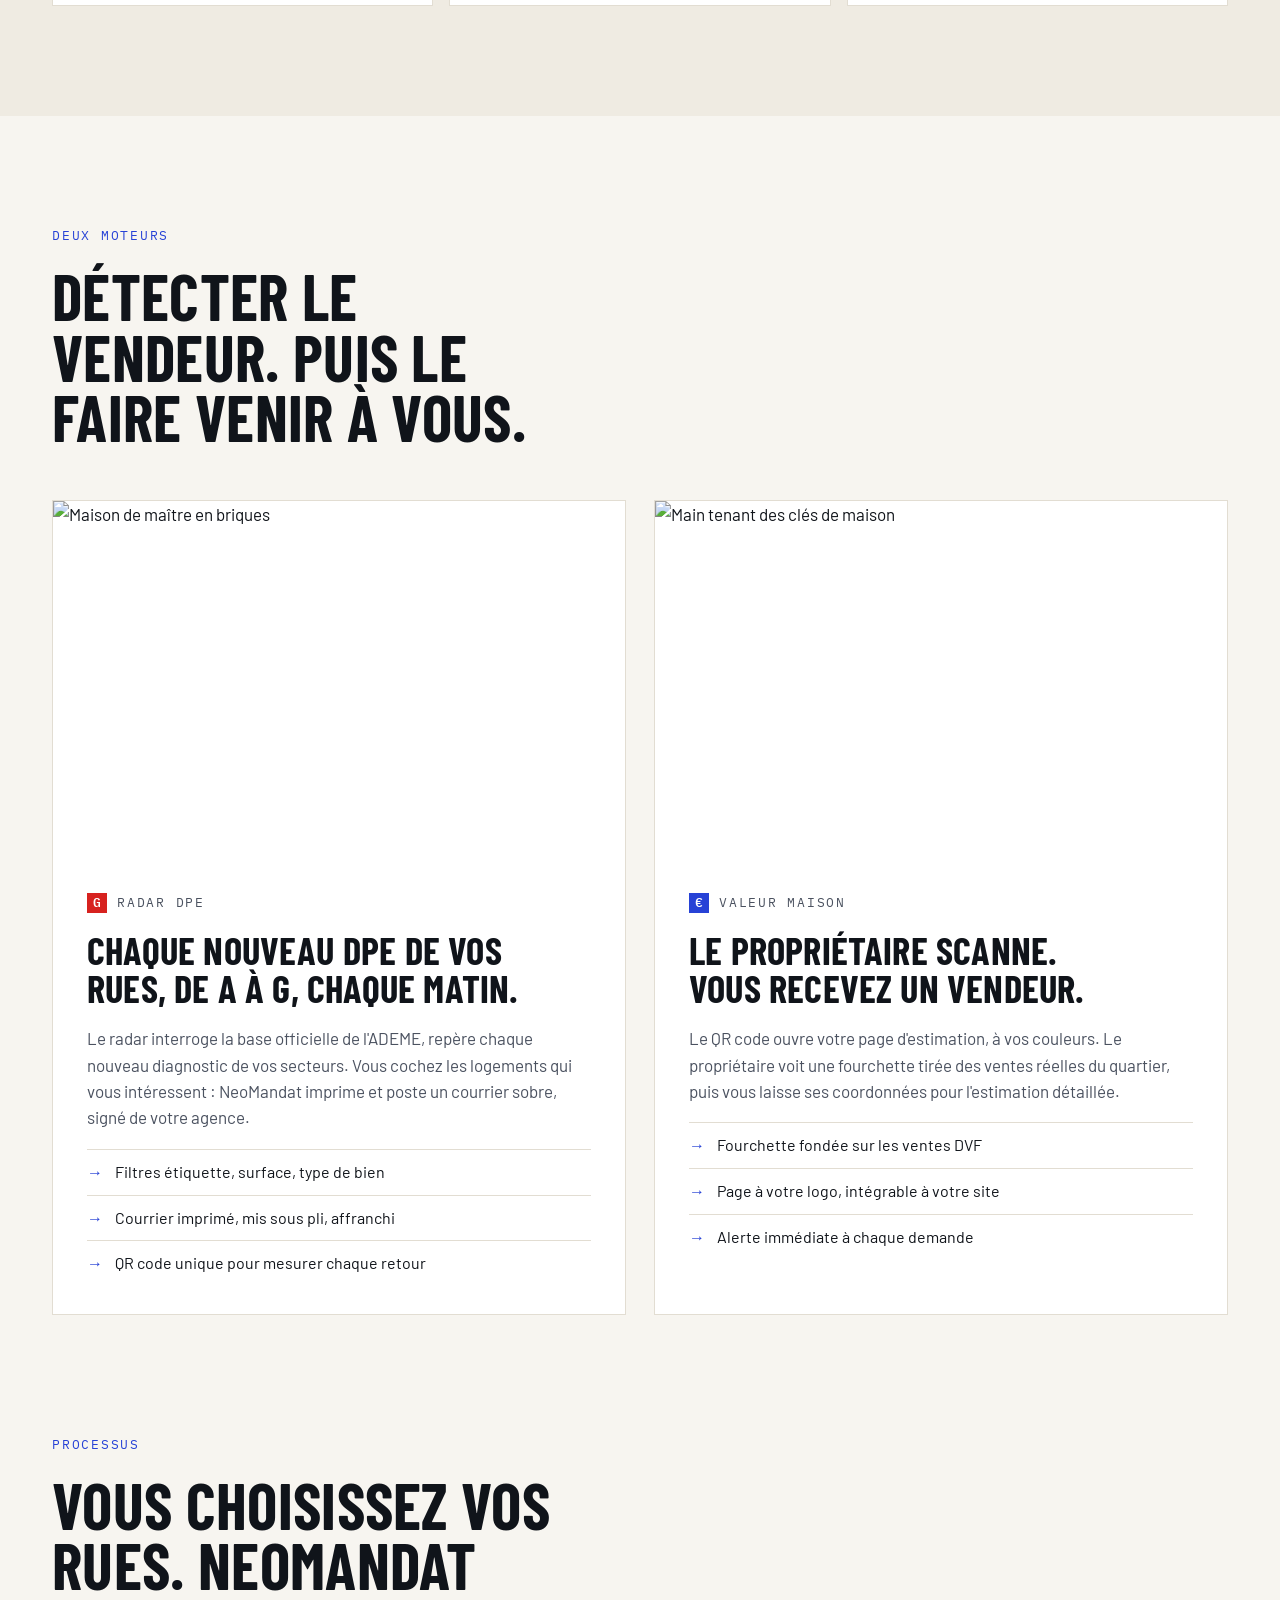
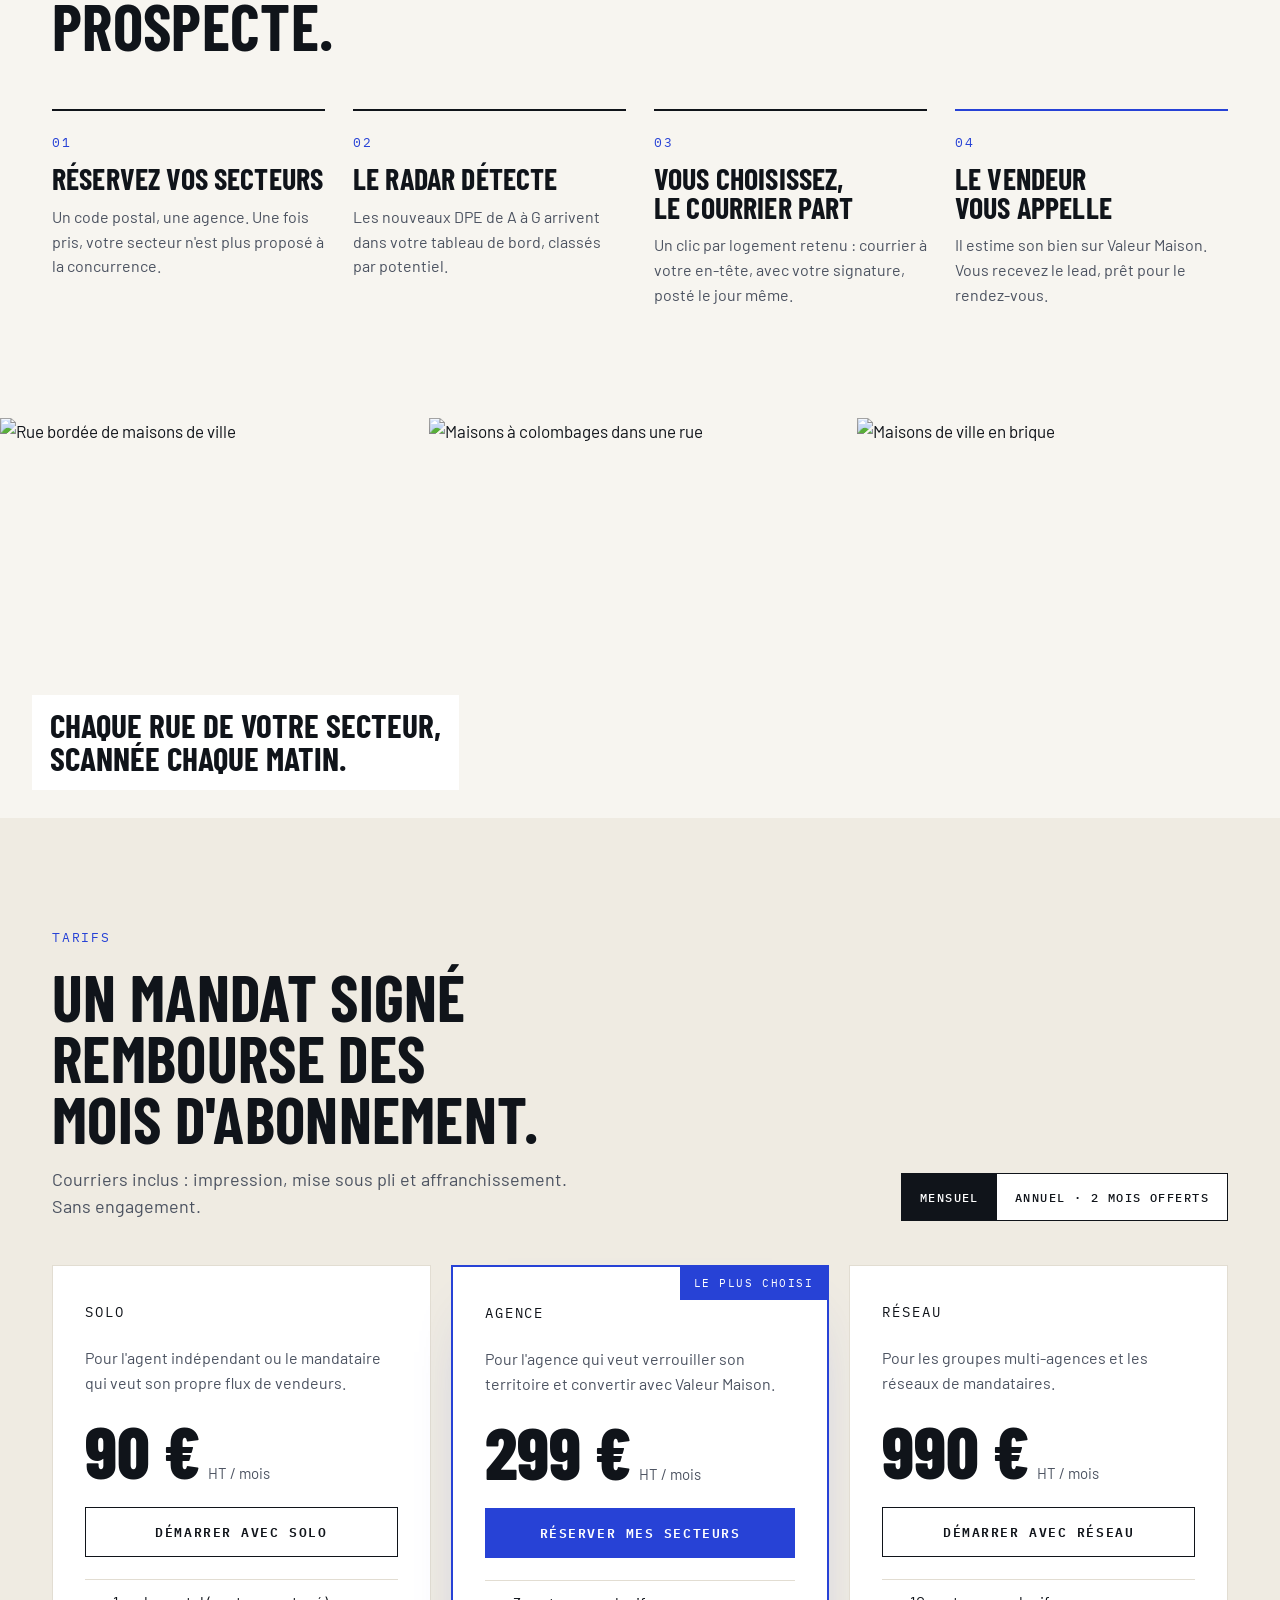
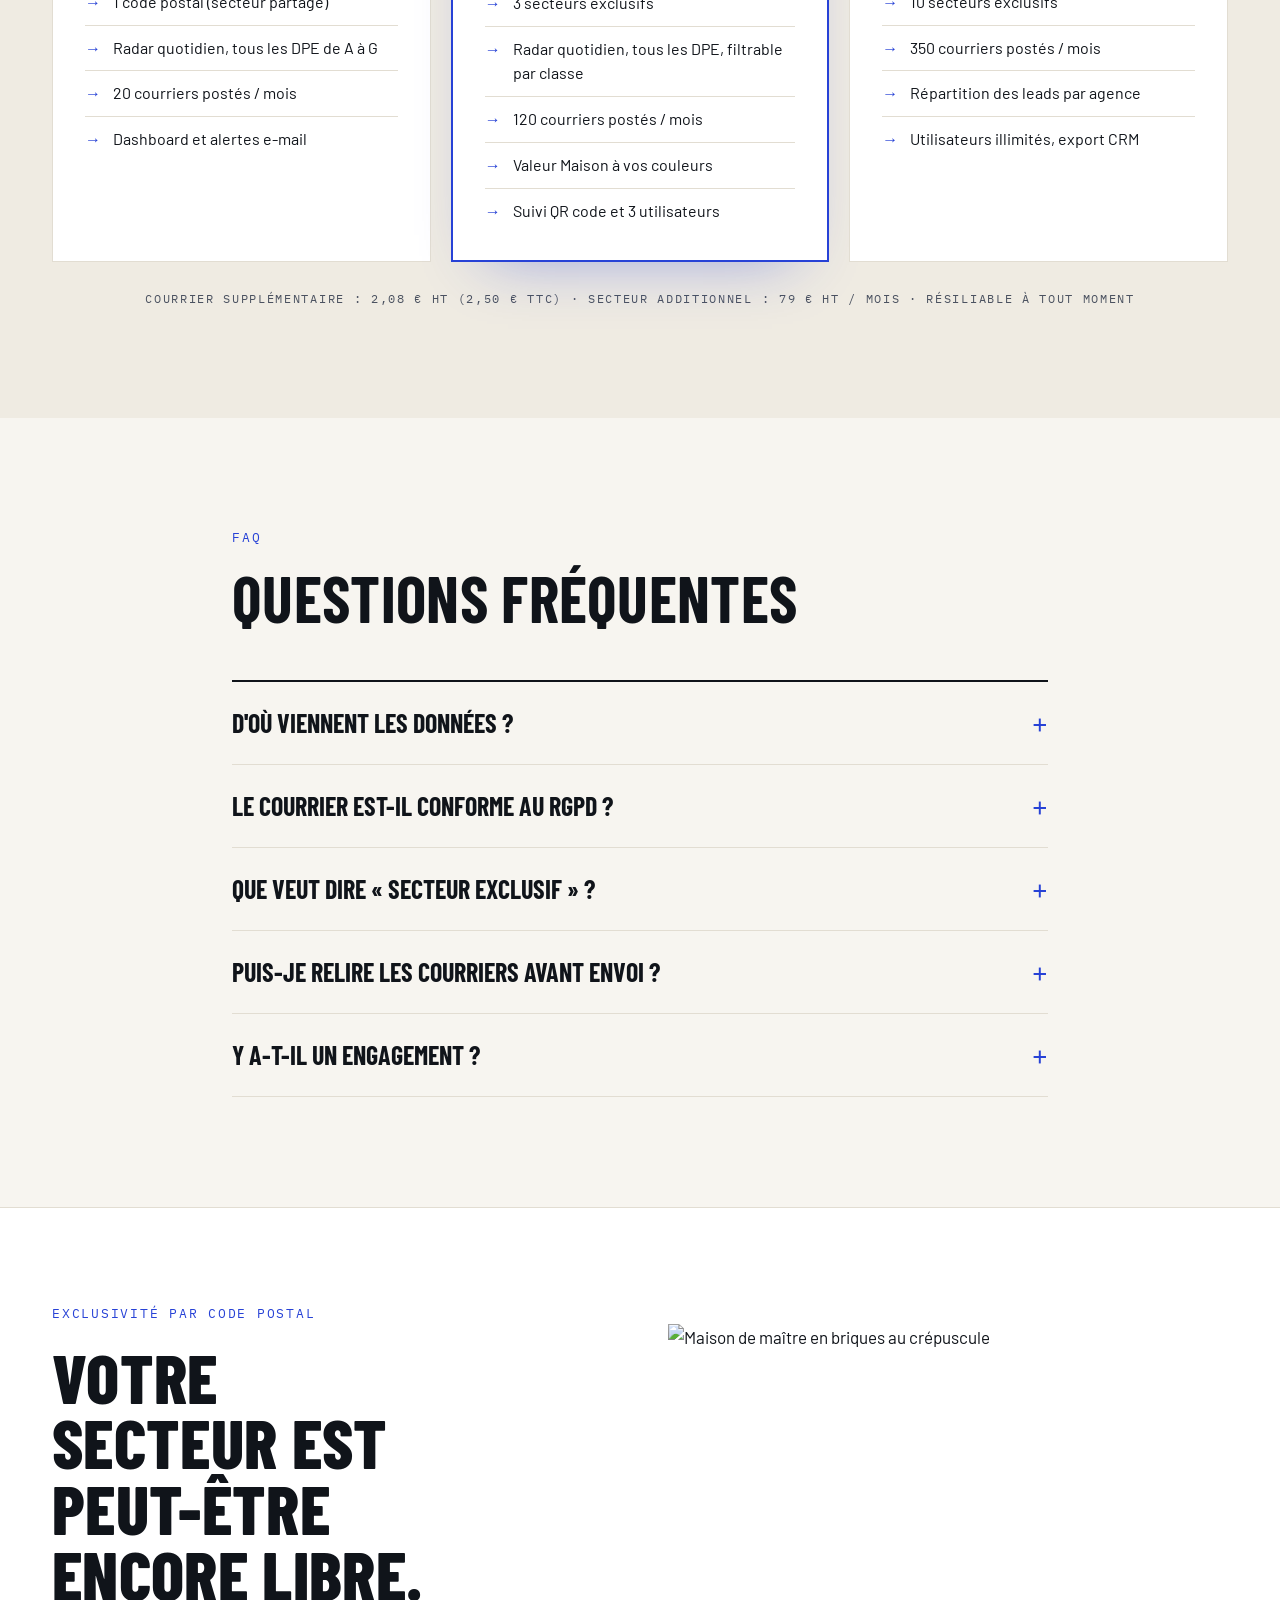
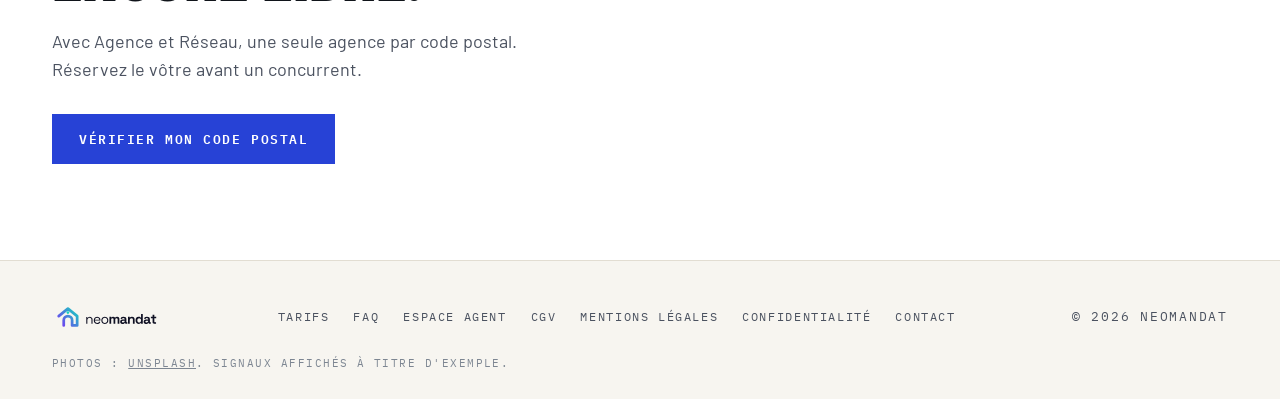
==== commit 3c3ad2ea: "Solo : secteur partagé (non exclusif) ; exclusivité réservée à Agence et Réseau Co-Authored-By: Clau" ====
--- a/index.html
+++ b/index.html
@@ -34,14 +34,14 @@
      "description": "Détection de tous les nouveaux DPE (A à G), courrier postal aux propriétaires choisis par l'agent et page d'estimation pour agents immobiliers.",
      "publisher": {"@id": "https://neomandat.fr/#org"},
      "offers": [
-       {"@type": "Offer", "name": "Solo", "price": "90", "priceCurrency": "EUR", "description": "1 secteur exclusif, 20 courriers par mois"},
+       {"@type": "Offer", "name": "Solo", "price": "90", "priceCurrency": "EUR", "description": "1 code postal (secteur partagé), 20 courriers par mois"},
        {"@type": "Offer", "name": "Agence", "price": "299", "priceCurrency": "EUR", "description": "3 secteurs exclusifs, 120 courriers par mois, Valeur Maison"},
        {"@type": "Offer", "name": "Réseau", "price": "990", "priceCurrency": "EUR", "description": "10 secteurs exclusifs, 350 courriers par mois"}
      ]},
     {"@type": "FAQPage", "mainEntity": [
       {"@type": "Question", "name": "D'où viennent les données ?", "acceptedAnswer": {"@type": "Answer", "text": "Les DPE proviennent de la base publique de l'ADEME. Les estimations Valeur Maison s'appuient sur les transactions publiées dans DVF (Demandes de valeurs foncières)."}},
       {"@type": "Question", "name": "Le courrier est-il conforme au RGPD ?", "acceptedAnswer": {"@type": "Answer", "text": "Le courrier est adressé au propriétaire de l'adresse du logement, sans nom. Chaque envoi comporte une mention d'opposition et les adresses opposées sont exclues définitivement."}},
-      {"@type": "Question", "name": "Que veut dire secteur exclusif ?", "acceptedAnswer": {"@type": "Answer", "text": "Tant que votre abonnement est actif, aucune autre agence ne reçoit les signaux de vos codes postaux."}},
+      {"@type": "Question", "name": "Que veut dire secteur exclusif ?", "acceptedAnswer": {"@type": "Answer", "text": "Avec les formules Agence et Réseau, tant que votre abonnement est actif, aucune autre agence ne reçoit les signaux de vos codes postaux. La formule Solo est un secteur partagé : plusieurs agents Solo peuvent suivre le même code postal et se répartissent les nouveaux DPE, sans jamais écrire deux fois au même propriétaire."}},
       {"@type": "Question", "name": "Puis-je relire les courriers avant envoi ?", "acceptedAnswer": {"@type": "Answer", "text": "Oui. Aucun courrier ne part sans votre accord : vous choisissez, logement par logement, à qui écrire. Le modèle de lettre est à votre en-tête."}},
       {"@type": "Question", "name": "Y a-t-il un engagement ?", "acceptedAnswer": {"@type": "Answer", "text": "Aucun. L'abonnement mensuel se résilie à tout moment ; l'annuel offre deux mois."}}
     ]}
@@ -206,7 +206,7 @@
         <p class="price"><span data-m="90" data-y="900">90 €</span><small>HT / mois</small></p>
         <p class="billed mono" hidden>Facturé 900 € HT / an</p>
         <a class="btn btn-ink-line" href="https://neo-dpe-mandat-local.lovable.app/inscription?formule=solo">Démarrer avec Solo</a>
-        <ul class="ticks ticks-ink"><li>1 secteur exclusif (1 code postal)</li><li>Radar quotidien, tous les DPE de A à G</li><li>20 courriers postés / mois</li><li>Dashboard et alertes e-mail</li></ul>
+        <ul class="ticks ticks-ink"><li>1 code postal (secteur partagé)</li><li>Radar quotidien, tous les DPE de A à G</li><li>20 courriers postés / mois</li><li>Dashboard et alertes e-mail</li></ul>
       </article>
       <article class="plan featured">
         <span class="badge mono">Le plus choisi</span>
@@ -238,7 +238,7 @@
     <div class="faq">
       <details><summary>D'où viennent les données ?</summary><p>Les DPE proviennent de la base publique de l'ADEME, mise à jour en continu. Les estimations Valeur Maison s'appuient sur les transactions publiées dans DVF (Demandes de valeurs foncières).</p></details>
       <details><summary>Le courrier est-il conforme au RGPD ?</summary><p>Le courrier est adressé « au propriétaire » de l'adresse du logement, sans nom. Chaque envoi comporte une mention d'opposition, et les adresses opposées sont exclues définitivement.</p></details>
-      <details><summary>Que veut dire « secteur exclusif » ?</summary><p>Tant que votre abonnement est actif, aucune autre agence ne reçoit les signaux de vos codes postaux. Premier arrivé, premier servi.</p></details>
+      <details><summary>Que veut dire « secteur exclusif » ?</summary><p>Avec les formules Agence et Réseau, tant que votre abonnement est actif, aucune autre agence ne reçoit les signaux de vos codes postaux. Premier arrivé, premier servi. La formule Solo est un secteur partagé : plusieurs agents Solo peuvent suivre le même code postal et se répartissent les nouveaux DPE ; un propriétaire ne reçoit jamais deux courriers.</p></details>
       <details><summary>Puis-je relire les courriers avant envoi ?</summary><p>Oui. Aucun courrier ne part sans votre accord : chaque matin, vous choisissez dans votre tableau de bord, logement par logement, à qui écrire. Le modèle de lettre est à votre en-tête.</p></details>
       <details><summary>Y a-t-il un engagement ?</summary><p>Aucun. L'abonnement mensuel se résilie à tout moment. L'annuel vous fait économiser deux mois.</p></details>
     </div>
@@ -251,7 +251,7 @@
     <div class="cta-text">
       <p class="mono kicker">Exclusivité par code postal</p>
       <h2 id="cta-t">Votre secteur est peut-être encore libre.</h2>
-      <p class="lead-ink">Une seule agence par code postal. Réservez le vôtre avant un concurrent.</p>
+      <p class="lead-ink">Avec Agence et Réseau, une seule agence par code postal. Réservez le vôtre avant un concurrent.</p>
       <a href="#reserver" class="btn btn-solid">Vérifier mon code postal</a>
     </div>
     <img src="https://images.unsplash.com/photo-1667601080030-b286a6ffeb67?w=1400&q=70&auto=format&fit=crop" alt="Maison de maître en briques au crépuscule" loading="lazy">
